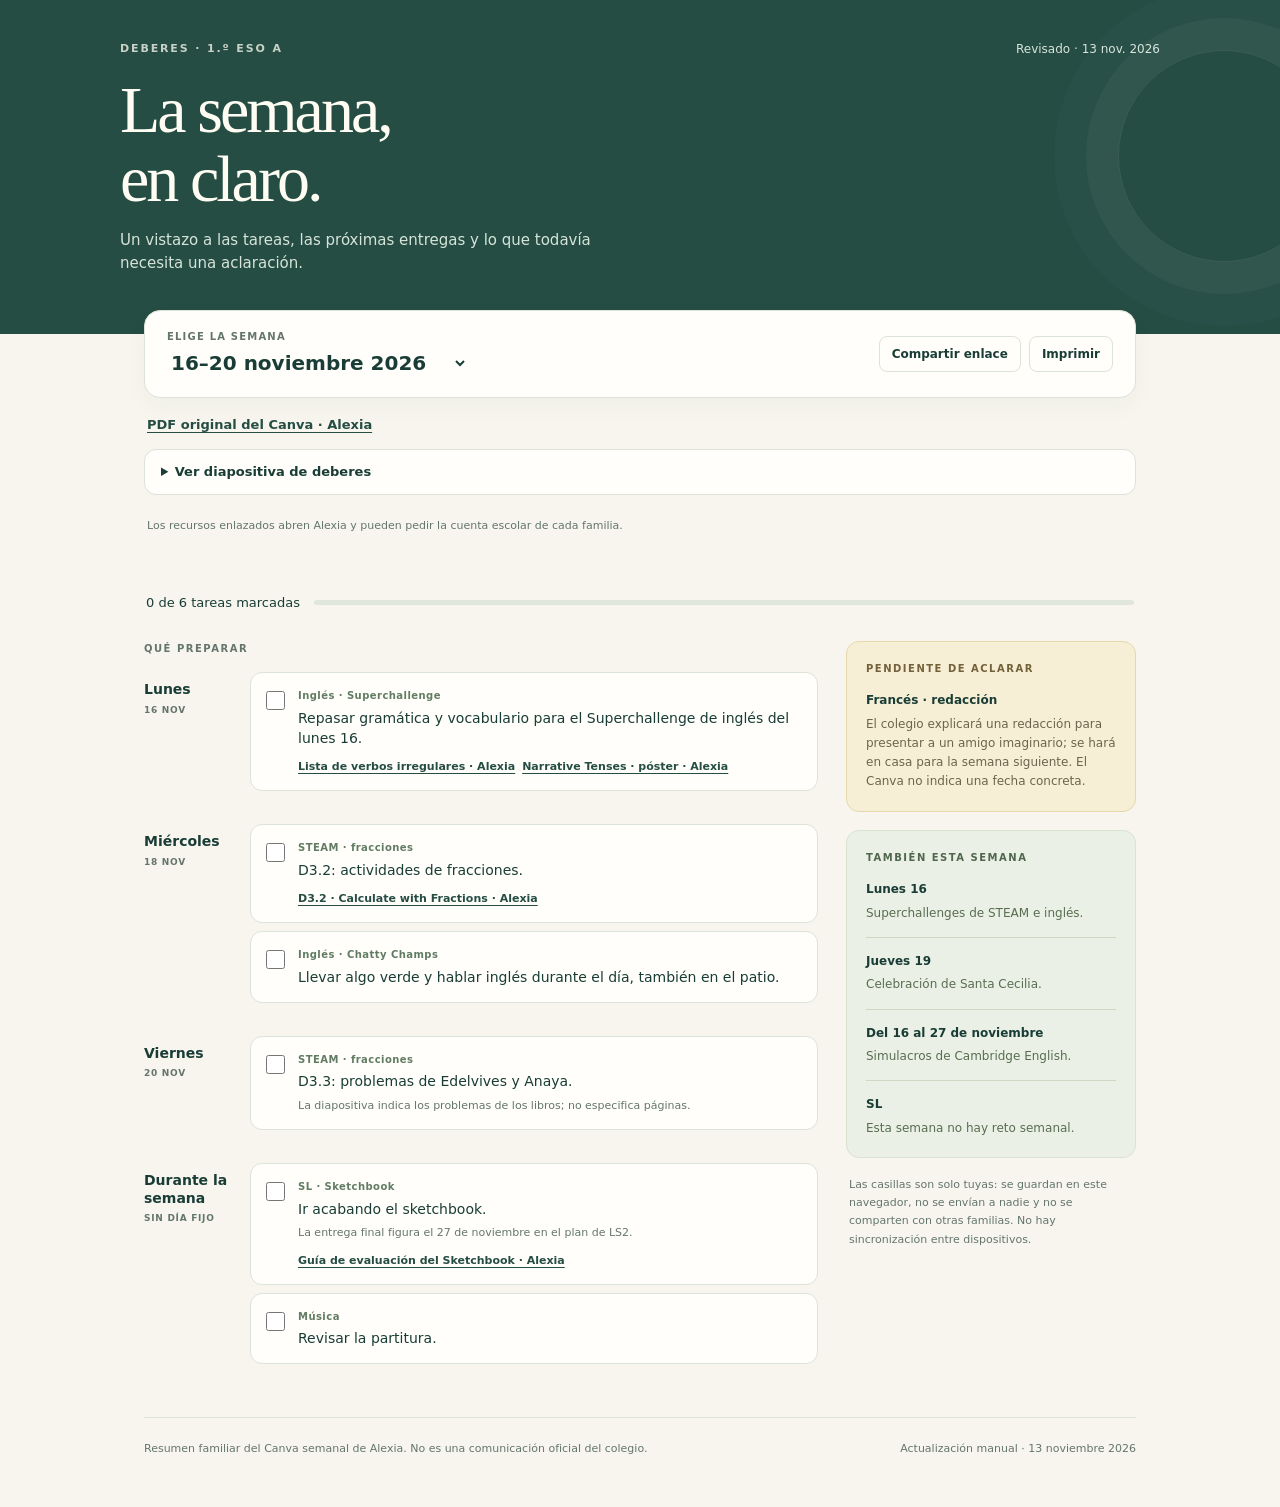
==== index.html @ 0f6ebd5f "Add homework for 16–20 November" ====
<!doctype html>
<html lang="es"><head><meta charset="utf-8"><meta name="viewport" content="width=device-width, initial-scale=1"><meta name="robots" content="noindex,nofollow"><meta name="theme-color" content="#254d44"><meta name="description" content="Deberes semanales, fechas y aclaraciones para las familias. Cada dispositivo guarda sus propias casillas."><title>La semana, en claro · Deberes</title>
<style>
:root{--ink:#193d36;--muted:#64766c;--green:#254d44;--paper:#f7f5ee;--line:#dce3d8;--yellow:#f0d47f;--card:#fffefa}*{box-sizing:border-box}body{margin:0;background:var(--paper);color:var(--ink);font-family:Inter,ui-sans-serif,system-ui,-apple-system,BlinkMacSystemFont,"Segoe UI",sans-serif;line-height:1.55}button,select{font:inherit}button{cursor:pointer}header{background:var(--green);color:#fffdf3;padding:40px 24px 58px;position:relative;overflow:hidden}header:after{content:"";width:210px;height:210px;border:1px solid #ffffff18;border-radius:50%;position:absolute;right:-50px;top:50px;box-shadow:0 0 0 32px #ffffff08,0 0 0 64px #ffffff05;pointer-events:none}.wrap{max-width:1040px;margin:auto}.eyebrow{font-size:11px;font-weight:750;letter-spacing:.17em;text-transform:uppercase;opacity:.75}h1{font-family:Georgia,"Times New Roman",serif;font-size:clamp(38px,6vw,66px);font-weight:400;line-height:1.05;letter-spacing:-.045em;margin:16px 0}header p{max-width:520px;color:#d6e4d9;font-size:15px;margin:0}.topline{display:flex;justify-content:space-between;gap:20px}.topline span:last-child{font-size:12px;color:#d6e4d9;white-space:nowrap}main{max-width:1040px;margin:-24px auto 0;padding:0 24px 50px;position:relative}.toolbar{background:var(--card);border:1px solid var(--line);border-radius:16px;padding:18px 22px;box-shadow:0 9px 25px #193d3609;display:flex;align-items:center;justify-content:space-between;gap:16px}.weekpick label{display:block;font-size:10px;letter-spacing:.12em;text-transform:uppercase;color:var(--muted);font-weight:750;margin-bottom:3px}select{border:0;color:var(--ink);font-size:20px;font-weight:650;background:transparent;padding:3px 25px 3px 0;max-width:100%}.actions{display:flex;gap:8px;flex-wrap:wrap}.actions button{border:1px solid var(--line);border-radius:8px;padding:8px 12px;background:#fffefa;color:var(--ink);font-size:12px;font-weight:650}.actions button:hover{background:#eff3ea}.progress{display:flex;align-items:center;gap:14px;margin:24px 2px 28px}.progress p{margin:0;font-size:13px;white-space:nowrap}.bar{height:5px;background:#e1e6da;border-radius:9px;flex:1;overflow:hidden}.bar span{height:100%;display:block;background:#759469;border-radius:9px;transition:width .25s}.layout{display:grid;grid-template-columns:minmax(0,1fr) 290px;gap:28px}h2{font-size:10px;letter-spacing:.15em;text-transform:uppercase;color:var(--muted);margin:0 0 16px}.day{display:grid;grid-template-columns:92px 1fr;gap:14px;margin:0 0 25px}.dayhead{padding-top:9px}.dayhead h3{font-size:14px;margin:0;font-weight:750;line-height:1.25}.dayhead span{font-size:9px;letter-spacing:.08em;color:var(--muted);font-weight:700;display:block;margin-top:5px}.task{display:flex;align-items:flex-start;gap:13px;background:var(--card);border:1px solid var(--line);border-radius:12px;padding:15px;margin-bottom:8px;cursor:pointer;transition:background .2s,border .2s}.task:hover{border-color:#9fb59c}.task input{accent-color:var(--green);width:19px;height:19px;flex:0 0 19px;margin:3px 0;cursor:pointer}.subject{font-size:10px;color:#617c62;letter-spacing:.045em;font-weight:750;margin-bottom:4px}.text{font-size:14px;line-height:1.45}.note{font-size:11px;color:var(--muted);margin-top:6px;line-height:1.5}.task.done{background:#eef2e8}.task.done .text{text-decoration:line-through;color:#7c8b7d}.asidebox{border-radius:13px;padding:19px;margin-bottom:18px;border:1px solid #e5d8ad;background:#f7efd5}.asidebox.notice{background:#eaf0e5;border-color:#d9e3d0}.asidebox h2{color:#72613b;margin-bottom:15px}.asidebox.notice h2{color:#50664d}.asideitem+.asideitem{border-top:1px solid #d3c698;padding-top:14px;margin-top:14px}.notice .asideitem+.asideitem{border-color:#ced8c4}.asideitem h3{font-size:12px;margin:0 0 5px}.asideitem p{font-size:12px;line-height:1.6;margin:0;color:#6c644e}.notice .asideitem p{color:#596d51}.smallprint{font-size:11px;color:var(--muted);line-height:1.65;padding:0 3px}footer{border-top:1px solid var(--line);padding-top:22px;margin-top:20px;font-size:11px;color:var(--muted);display:flex;justify-content:space-between;gap:18px}#feedback{font-size:12px;color:var(--ink);min-height:20px;margin:9px 2px 0}button:focus-visible,select:focus-visible,input:focus-visible{outline:3px solid #cca84c;outline-offset:4px}@media(max-width:740px){header{padding:28px 20px 52px}.topline span:last-child{font-size:10px}main{padding:0 16px 32px}.toolbar{padding:16px;align-items:flex-start;flex-direction:column;gap:12px}.actions{width:100%}.actions button{flex:1}.layout{grid-template-columns:1fr;gap:16px}.day{grid-template-columns:72px 1fr;gap:10px}.dayhead h3{font-size:12px}.task{padding:12px;gap:10px}.text{font-size:13px}.progress{margin:18px 2px 23px}aside{display:grid;grid-template-columns:1fr;gap:0}.smallprint{margin-top:0}footer{flex-direction:column;gap:6px}}@media print{header{background:none;color:#193d36;padding:0 0 20px}header p,.topline span:last-child{color:#64766c}header:after,.actions,#feedback,.progress,.smallprint{display:none}main{margin:0;padding:0}body{background:white;font-size:11px}.toolbar{box-shadow:none;padding:10px;margin-bottom:20px}.layout{grid-template-columns:1fr 235px;gap:15px}.task{break-inside:avoid;padding:9px}.day{break-inside:avoid;margin-bottom:14px}.text{font-size:11px}.note{font-size:9px}.asidebox{break-inside:avoid}h1{font-size:34px}footer{margin-top:10px}select{appearance:none}header .eyebrow{font-size:9px}}
.resources{display:flex;flex-wrap:wrap;gap:7px;margin-top:10px}.resources a,.source-links a{color:#254d44;font-size:11px;font-weight:650;text-decoration:underline;text-underline-offset:3px}.source-links{display:flex;gap:18px;flex-wrap:wrap;margin:17px 3px 8px}.source-links a{font-size:13px}.slide-card{margin:14px 0 22px;background:var(--card);border:1px solid var(--line);border-radius:12px;padding:12px 16px}.slide-card summary{cursor:pointer;font-size:13px;font-weight:650}.slide-card img{display:block;width:100%;height:auto;margin:12px auto 0;border-radius:7px}.resource-help{font-size:11px;color:var(--muted);margin:0 3px 14px}a:focus-visible,summary:focus-visible{outline:3px solid #cca84c;outline-offset:4px}@media print{.slide-card,.source-links,.resource-help{display:none}}
</style></head><body><header><div class="wrap"><div class="topline"><span class="eyebrow">Deberes · 1.º ESO A</span><span>Revisado · 13 nov. 2026</span></div><h1>La semana,<br>en claro.</h1><p>Un vistazo a las tareas, las próximas entregas y lo que todavía necesita una aclaración.</p></div></header><main><section class="toolbar" aria-label="Semana y opciones"><div class="weekpick"><label for="week">Elige la semana</label><select id="week"></select></div><div class="actions"><button id="share" type="button">Compartir enlace</button><button id="print" type="button">Imprimir</button></div></section><div class="source-links"><a id="pdfLink" target="_blank" rel="noopener noreferrer">PDF original del Canva · Alexia</a></div><details class="slide-card"><summary>Ver diapositiva de deberes</summary><a id="slideLink" target="_blank" rel="noopener noreferrer"><img id="slideImage" alt="Diapositiva original de deberes del Canva semanal"></a></details><p class="resource-help">Los recursos enlazados abren Alexia y pueden pedir la cuenta escolar de cada familia.</p><div id="feedback" role="status" aria-live="polite"></div><div class="progress"><p id="progressText"></p><div class="bar" role="progressbar" aria-label="Tareas completadas" aria-valuemin="0" aria-valuemax="100" aria-valuenow="0"><span id="progressBar"></span></div></div><div class="layout"><section aria-label="Lista de deberes"><h2>Qué preparar</h2><div id="tasks"></div></section><aside id="aside"></aside></div><footer><span>Resumen familiar del Canva semanal de Alexia. No es una comunicación oficial del colegio.</span><span>Actualización manual · 13 noviembre 2026</span></footer></main>
<script id="homework-data" type="application/json">[{"id": "2026-11-16", "label": "16–20 noviembre", "year": "2026", "context": "Semana próxima", "sections": [{"day": "Lunes", "date": "16 NOV", "items": [{"id": "20261116-english-superchallenge", "subject": "Inglés · Superchallenge", "text": "Repasar gramática y vocabulario para el Superchallenge de inglés del lunes 16.", "resources": [{"label": "Lista de verbos irregulares", "url": "https://homeschool.alexiaclassroom.com/pluginfile.php/89100/mod_folder/content/0/LS2/IRREGULAR%20VERBS.pdf?forcedownload=1"}, {"label": "Narrative Tenses · póster", "url": "https://homeschool.alexiaclassroom.com/pluginfile.php/89100/mod_folder/content/0/LS2/Narrative%20Tenses%20Poster.png?forcedownload=1"}]}]}, {"day": "Miércoles", "date": "18 NOV", "items": [{"id": "20261118-steam-d32", "subject": "STEAM · fracciones", "text": "D3.2: actividades de fracciones.", "resources": [{"label": "D3.2 · Calculate with Fractions", "url": "https://homeschool.alexiaclassroom.com/pluginfile.php/93800/mod_folder/content/0/ACTIVITIES/1st%20ESO%20LS2_D3.2%20Calculate%20with%20Fractions%20%28Activities%29.pdf?forcedownload=1"}]}, {"id": "20261118-chatty-champs", "subject": "Inglés · Chatty Champs", "text": "Llevar algo verde y hablar inglés durante el día, también en el patio."}]}, {"day": "Viernes", "date": "20 NOV", "items": [{"id": "20261120-steam-d33", "subject": "STEAM · fracciones", "text": "D3.3: problemas de Edelvives y Anaya.", "note": "La diapositiva indica los problemas de los libros; no especifica páginas."}]}, {"day": "Durante la semana", "date": "SIN DÍA FIJO", "items": [{"id": "20261116-sl-sketchbook", "subject": "SL · Sketchbook", "text": "Ir acabando el sketchbook.", "note": "La entrega final figura el 27 de noviembre en el plan de LS2.", "resources": [{"label": "Guía de evaluación del Sketchbook", "url": "https://homeschool.alexiaclassroom.com/pluginfile.php/93612/mod_resource/content/1/1%C2%BA%20ESO%20sketchbook.pdf"}]}, {"id": "20261116-music-score", "subject": "Música", "text": "Revisar la partitura."}]}], "clarifications": [{"title": "Francés · redacción", "text": "El colegio explicará una redacción para presentar a un amigo imaginario; se hará en casa para la semana siguiente. El Canva no indica una fecha concreta."}], "notices": [{"title": "Lunes 16", "text": "Superchallenges de STEAM e inglés."}, {"title": "Jueves 19", "text": "Celebración de Santa Cecilia."}, {"title": "Del 16 al 27 de noviembre", "text": "Simulacros de Cambridge English."}, {"title": "SL", "text": "Esta semana no hay reto semanal."}], "canvaUrl": "https://homeschool.alexiaclassroom.com/pluginfile.php/92160/mod_folder/content/0/NOVEMBER/1st%20-%2016-2011%20CANVA%20SEMANAL.pdf", "screenshot": "assets/deberes-16-20-nov.png"}, {"id": "2026-11-09", "label": "9–13 noviembre", "year": "2026", "context": "Semana anterior", "sections": [{"day": "Fin de semana", "date": "7–8 NOV", "items": [{"id": "french-notes", "subject": "Francés · LS2", "text": "Terminar de pasar los apuntes de LS2 al cuaderno.", "note": "Son los apuntes de la fotocopia entregada en clase."}]}, {"day": "Lunes", "date": "9 NOV", "items": [{"id": "steam-anaya", "subject": "STEAM", "text": "D2.2: ejercicios Anaya y D2.3: problemas Anaya (CB).", "resources": [{"label": "D2.2 · Jewellery Workshop Math Challenge", "url": "https://homeschool.alexiaclassroom.com/pluginfile.php/88647/mod_folder/content/0/Activities/1st%20ESO%20LS1%20Green%20Strategy_D2.2%20Jewellery%20Workshop%20Math%20Challenge%20%28EN%29.pdf?forcedownload=1"}, {"label": "D2.3 · Operations with Natural Numbers", "url": "https://homeschool.alexiaclassroom.com/pluginfile.php/88647/mod_folder/content/0/Activities/1st%20ESO%20LS1%20Green%20Strategy_D2.3%20Operations%20with%20Natural%20Numbers.pdf?forcedownload=1"}], "note": "Los enlaces son material relacionado con D2.2 y D2.3. La tarea del Canva pide los ejercicios y problemas de Anaya en el cuaderno; estos PDF no los sustituyen."}, {"id": "halloween-pendiente", "subject": "SL · Halloween", "text": "Terminar las actividades de adjetivos de Halloween, solo si no se hicieron la semana anterior.", "note": "3 adjetivos de 3 personajes; crear un personaje con un dibujo y describirlo en 4–5 líneas. El Canva vuelve a incluirlo sin aclarar si es texto de la semana anterior.", "resources": [{"label": "Esquema de adjetivos", "url": "https://homeschool.alexiaclassroom.com/pluginfile.php/88852/mod_folder/content/0/Recursos%20aprendizaje/Esquema%20adjectius.pdf?forcedownload=1"}]}]}, {"day": "Lunes / martes", "date": "9–10 NOV", "items": [{"id": "english-verbs", "subject": "Inglés", "text": "Repasar los verbos irregulares.", "note": "El Canva indica Monday/Tuesday, sin asignar un día concreto a 1.º A.", "resources": [{"label": "Lista de verbos irregulares", "url": "https://homeschool.alexiaclassroom.com/pluginfile.php/89100/mod_folder/content/0/LS2/IRREGULAR%20VERBS.pdf?forcedownload=1"}]}]}, {"day": "Jueves", "date": "12 NOV", "items": [{"id": "french-challenge", "subject": "Francés", "text": "Repasar LS2 para el Super Challenge del jueves 12.", "note": "Repasar el cuaderno y los apuntes LS2. No se ha localizado un recurso LS2 específico en las carpetas revisadas."}]}, {"day": "Viernes", "date": "13 NOV", "items": [{"id": "sl-challenge", "subject": "Socio-lingüístico · SL", "text": "Estudiar para el Superchallenge del viernes 13.", "resources": [{"label": "Entrenamiento Challenge · SL", "url": "https://homeschool.alexiaclassroom.com/pluginfile.php/93717/mod_folder/content/0/Entrenamiento%20Challenge%20.pdf?forcedownload=1"}]}, {"id": "valenciano-cap4", "subject": "Valenciano · 1.º A", "text": "Leer el capítulo 4 de «Llegendes Valencianes» y hacer las actividades de la propuesta didáctica.", "note": "Capítulo 4 confirmado por la familia. Usar el libro y la propuesta didáctica de clase; no se ha localizado esa propuesta en las carpetas revisadas."}]}, {"day": "Durante la semana", "date": "SIN DÍA FIJO", "items": [{"id": "english-writing", "subject": "Inglés", "text": "Hacer la redacción creativa en el cuaderno usando past simple y past perfect simple.", "note": "No se indica día de entrega.", "resources": [{"label": "Narrative Tenses · póster", "url": "https://homeschool.alexiaclassroom.com/pluginfile.php/89100/mod_folder/content/0/LS2/Narrative%20Tenses%20Poster.png?forcedownload=1"}]}, {"id": "music-score", "subject": "Música", "text": "Revisar la partitura.", "note": "Usar la partitura de clase; no se ha localizado una copia relacionada en las carpetas revisadas."}]}, {"day": "Para más adelante", "date": "16 / 27 NOV", "items": [{"id": "english-challenge", "subject": "Inglés · lunes 16", "text": "Repasar gramática y vocabulario para el English Challenge del 16 de noviembre.", "note": "Material de apoyo de LS2 para el repaso; seguir también lo trabajado en el cuaderno.", "resources": [{"label": "Lista de verbos irregulares", "url": "https://homeschool.alexiaclassroom.com/pluginfile.php/89100/mod_folder/content/0/LS2/IRREGULAR%20VERBS.pdf?forcedownload=1"}, {"label": "Narrative Tenses · póster", "url": "https://homeschool.alexiaclassroom.com/pluginfile.php/89100/mod_folder/content/0/LS2/Narrative%20Tenses%20Poster.png?forcedownload=1"}]}, {"id": "sketchbook", "subject": "Sketchbook · viernes 27", "text": "Preparar la última entrega del Sketchbook para el 27 de noviembre.", "resources": [{"label": "Guía de evaluación del Sketchbook", "url": "https://homeschool.alexiaclassroom.com/pluginfile.php/93612/mod_resource/content/1/1%C2%BA%20ESO%20sketchbook.pdf"}]}]}], "clarifications": [{"title": "Indicaciones posiblemente arrastradas", "text": "Deberes aún muestra «MARTES 3/10: Entrenamiento Challenge», una fecha que no coincide con esta semana. No se asigna una nueva fecha a esa indicación."}], "notices": [{"title": "Miércoles 11", "text": "Salida al Jardín Botánico y Jumpyard."}, {"title": "Reto semanal de SL", "text": "La diapositiva SL indica que esta semana no hay."}], "canvaUrl": "https://homeschool.alexiaclassroom.com/pluginfile.php/92160/mod_folder/content/0/NOVEMBER/1st%20-%209-1311%20CANVA%20SEMANAL.pdf", "screenshot": "assets/deberes-9-13-nov.png"}, {"id": "2026-11-02", "label": "2–6 noviembre", "year": "2026", "context": "Semana anterior", "sections": [{"day": "Lunes", "date": "2 NOV", "items": [{"id": "french-ls1", "subject": "Francés", "text": "Repasar el cuaderno LS1 de francés.", "note": "Deber del fin de semana. La autocorrección de 1.º A está prevista para el lunes; no se indica hacerla en casa."}, {"id": "halloween", "subject": "SL · Halloween", "text": "Terminar las actividades de adjetivos.", "note": "3 adjetivos de 3 personajes; crear un personaje con un dibujo y describirlo en 4–5 líneas.", "resources": [{"label": "Esquema de adjetivos", "url": "https://homeschool.alexiaclassroom.com/pluginfile.php/88852/mod_folder/content/0/Recursos%20aprendizaje/Esquema%20adjectius.pdf?forcedownload=1"}]}]}, {"day": "Martes", "date": "3 NOV", "items": [{"id": "newspaper", "subject": "Periódico para SL", "text": "Llevar un periódico."}, {"id": "notebooks", "subject": "Revisión de cuadernos de SL", "text": "Llevar los cuadernos preparados para la revisión.", "resources": [{"label": "Guía de corrección de libretas · SL", "url": "https://homeschool.alexiaclassroom.com/pluginfile.php/88852/mod_folder/content/0/1%C2%BAESO%20LS%20Correcci%C3%B3n%20libretas.pdf?forcedownload=1"}]}]}, {"day": "Miércoles", "date": "4 NOV", "items": [{"id": "english-day", "subject": "English day", "text": "Llevar algo verde y hablar inglés."}]}, {"day": "Viernes", "date": "6 NOV", "items": [{"id": "steam-d1", "subject": "STEAM", "text": "Entregar D1: «Is a Carnivorous Plant an Animal».", "note": "La entrega está confirmada. La ficha específica no se ha localizado en las carpetas revisadas."}]}, {"day": "Durante la semana", "date": "SIN DÍA FIJO", "items": [{"id": "sl-news", "subject": "SL · Reto semanal", "text": "Buscar una noticia real que no lo parezca e inventar otra."}, {"id": "podcast", "subject": "Inglés", "text": "Terminar de crear y grabar el podcast."}, {"id": "reading", "subject": "Lectura", "text": "Continuar Oliver Twist."}, {"id": "music", "subject": "Música", "text": "Revisar la partitura.", "note": "Usar la partitura de clase."}]}], "clarifications": [{"title": "Trabajo final LS1", "text": "Figura «MARTES 3/10», una fecha que no coincide con esta semana; no se da por confirmada una corrección."}], "notices": [{"title": "Llegendes Valencianes", "text": "La lectura indicada es el capítulo 4 y sus actividades de la propuesta didáctica, confirmado por la familia."}], "canvaUrl": "https://homeschool.alexiaclassroom.com/pluginfile.php/92160/mod_folder/content/0/NOVEMBER/1st%20-%202%20-%20611%20CANVA%20SEMANAL.pdf", "screenshot": "assets/deberes-2-6-nov.png"}]</script><script>
'use strict';
const weeks=JSON.parse(document.getElementById('homework-data').textContent);const weekSelect=document.getElementById('week');let current=weeks[0];let marks={};try{marks=JSON.parse(localStorage.getItem('deberes-familia-v1')||'{}')}catch(e){marks={}}
function el(tag,cls,text){const n=document.createElement(tag);if(cls)n.className=cls;if(text!==undefined)n.textContent=text;return n}
weeks.forEach(w=>{const o=el('option','',w.label+' '+w.year);o.value=w.id;weekSelect.append(o)});const requested=new URL(location.href).searchParams.get('semana');if(weeks.some(w=>w.id===requested))current=weeks.find(w=>w.id===requested);weekSelect.value=current.id;
function updateProgress(){let ids=current.sections.flatMap(s=>s.items.map(t=>current.id+':'+t.id));let done=ids.filter(id=>marks[id]).length;document.getElementById('progressText').textContent=done+' de '+ids.length+' tareas marcadas';const pct=Math.round(done/ids.length*100);document.getElementById('progressBar').style.width=pct+'%';document.querySelector('[role=progressbar]').setAttribute('aria-valuenow',pct)}
function box(title,items,notice){const b=el('section','asidebox'+(notice?' notice':''));b.append(el('h2','',title));items.forEach(x=>{const d=el('div','asideitem');d.append(el('h3','',x.title),el('p','',x.text));b.append(d)});return b}
function render(){document.getElementById('pdfLink').href=current.canvaUrl;document.getElementById('slideLink').href=current.screenshot;document.getElementById('slideImage').src=current.screenshot;const list=document.getElementById('tasks');list.replaceChildren();current.sections.forEach(s=>{const day=el('section','day'),head=el('div','dayhead'),items=el('div');head.append(el('h3','',s.day),el('span','',s.date));s.items.forEach(t=>{const key=current.id+':'+t.id,l=el('label','task'+(marks[key]?' done':'')),input=el('input');input.type='checkbox';input.checked=!!marks[key];const body=el('div');body.append(el('div','subject',t.subject),el('div','text',t.text));if(t.note)body.append(el('div','note',t.note));if(t.resources?.length){const rs=el('div','resources');t.resources.forEach(r=>{const a=el('a','',r.label+' · Alexia');a.href=r.url;a.target='_blank';a.rel='noopener noreferrer';a.addEventListener('click',e=>e.stopPropagation());rs.append(a)});body.append(rs)}input.addEventListener('change',()=>{marks[key]=input.checked;l.classList.toggle('done',input.checked);try{localStorage.setItem('deberes-familia-v1',JSON.stringify(marks))}catch(e){document.getElementById('feedback').textContent='Este navegador no permite guardar las casillas.'}updateProgress()});l.append(input,body);items.append(l)});day.append(head,items);list.append(day)});const side=document.getElementById('aside');side.replaceChildren();if(current.clarifications.length)side.append(box('Pendiente de aclarar',current.clarifications,false));if(current.notices.length)side.append(box('También esta semana',current.notices,true));side.append(el('p','smallprint','Las casillas son solo tuyas: se guardan en este navegador, no se envían a nadie y no se comparten con otras familias. No hay sincronización entre dispositivos.'));updateProgress()}
weekSelect.addEventListener('change',()=>{current=weeks.find(w=>w.id===weekSelect.value);const u=new URL(location.href);u.searchParams.set('semana',current.id);history.replaceState(null,'',u);render()});document.getElementById('print').onclick=()=>window.print();document.getElementById('share').onclick=async()=>{const u=new URL(location.href);u.searchParams.set('semana',current.id);const msg=document.getElementById('feedback');try{if(location.protocol==='file:'){msg.textContent='Publica la carpeta en GitHub Pages o Vercel para compartir un enlace.';return}if(navigator.share){await navigator.share({title:'Deberes · '+current.label,url:u.href})}else{await navigator.clipboard.writeText(u.href);msg.textContent='Enlace copiado.'}}catch(e){if(e.name!=='AbortError')msg.textContent='Copia la dirección de esta página para compartirla.'}};render();
</script></body></html>
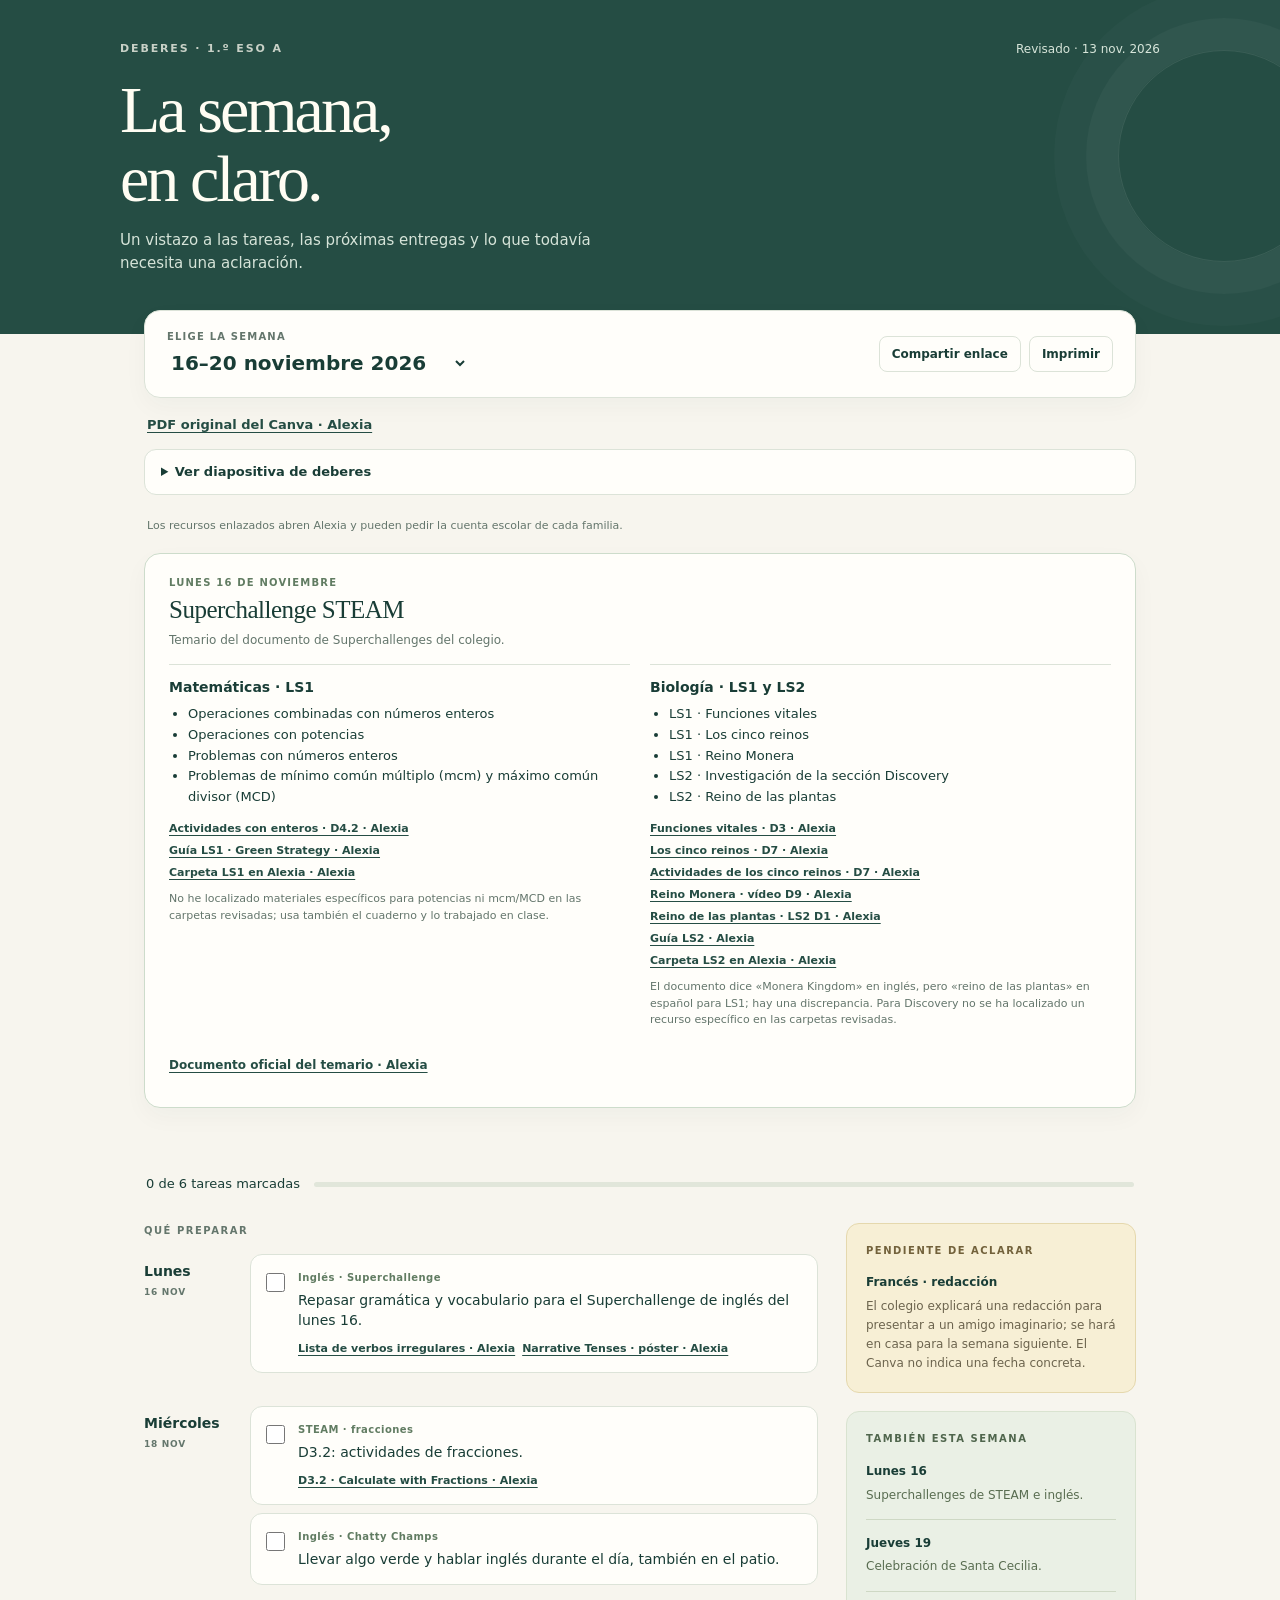
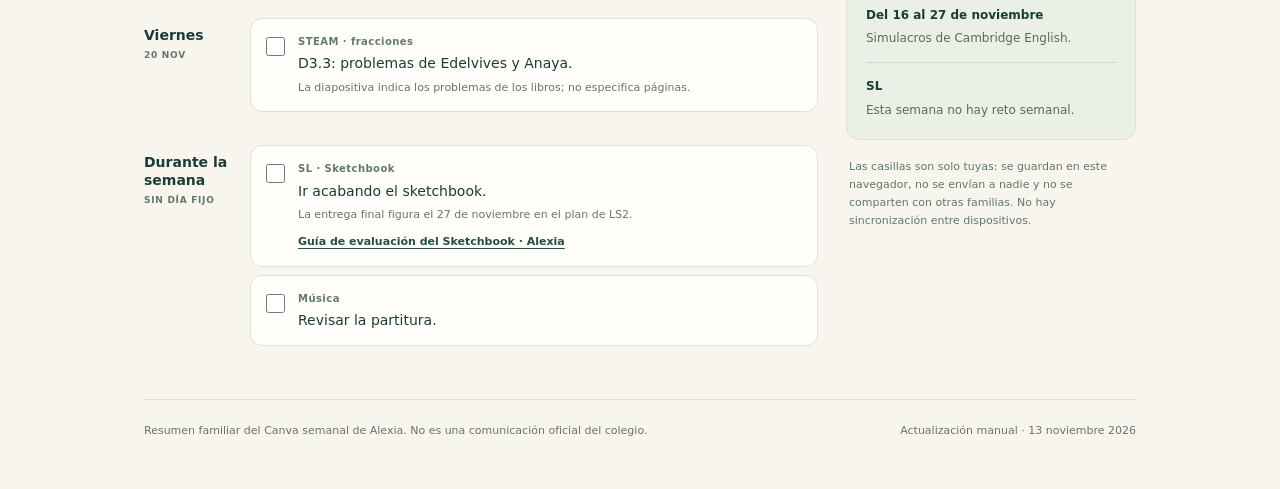
==== commit c6917f58: "Expand STEAM superchallenge study topics" ====
--- a/index.html
+++ b/index.html
@@ -3,14 +3,17 @@
 <style>
 :root{--ink:#193d36;--muted:#64766c;--green:#254d44;--paper:#f7f5ee;--line:#dce3d8;--yellow:#f0d47f;--card:#fffefa}*{box-sizing:border-box}body{margin:0;background:var(--paper);color:var(--ink);font-family:Inter,ui-sans-serif,system-ui,-apple-system,BlinkMacSystemFont,"Segoe UI",sans-serif;line-height:1.55}button,select{font:inherit}button{cursor:pointer}header{background:var(--green);color:#fffdf3;padding:40px 24px 58px;position:relative;overflow:hidden}header:after{content:"";width:210px;height:210px;border:1px solid #ffffff18;border-radius:50%;position:absolute;right:-50px;top:50px;box-shadow:0 0 0 32px #ffffff08,0 0 0 64px #ffffff05;pointer-events:none}.wrap{max-width:1040px;margin:auto}.eyebrow{font-size:11px;font-weight:750;letter-spacing:.17em;text-transform:uppercase;opacity:.75}h1{font-family:Georgia,"Times New Roman",serif;font-size:clamp(38px,6vw,66px);font-weight:400;line-height:1.05;letter-spacing:-.045em;margin:16px 0}header p{max-width:520px;color:#d6e4d9;font-size:15px;margin:0}.topline{display:flex;justify-content:space-between;gap:20px}.topline span:last-child{font-size:12px;color:#d6e4d9;white-space:nowrap}main{max-width:1040px;margin:-24px auto 0;padding:0 24px 50px;position:relative}.toolbar{background:var(--card);border:1px solid var(--line);border-radius:16px;padding:18px 22px;box-shadow:0 9px 25px #193d3609;display:flex;align-items:center;justify-content:space-between;gap:16px}.weekpick label{display:block;font-size:10px;letter-spacing:.12em;text-transform:uppercase;color:var(--muted);font-weight:750;margin-bottom:3px}select{border:0;color:var(--ink);font-size:20px;font-weight:650;background:transparent;padding:3px 25px 3px 0;max-width:100%}.actions{display:flex;gap:8px;flex-wrap:wrap}.actions button{border:1px solid var(--line);border-radius:8px;padding:8px 12px;background:#fffefa;color:var(--ink);font-size:12px;font-weight:650}.actions button:hover{background:#eff3ea}.progress{display:flex;align-items:center;gap:14px;margin:24px 2px 28px}.progress p{margin:0;font-size:13px;white-space:nowrap}.bar{height:5px;background:#e1e6da;border-radius:9px;flex:1;overflow:hidden}.bar span{height:100%;display:block;background:#759469;border-radius:9px;transition:width .25s}.layout{display:grid;grid-template-columns:minmax(0,1fr) 290px;gap:28px}h2{font-size:10px;letter-spacing:.15em;text-transform:uppercase;color:var(--muted);margin:0 0 16px}.day{display:grid;grid-template-columns:92px 1fr;gap:14px;margin:0 0 25px}.dayhead{padding-top:9px}.dayhead h3{font-size:14px;margin:0;font-weight:750;line-height:1.25}.dayhead span{font-size:9px;letter-spacing:.08em;color:var(--muted);font-weight:700;display:block;margin-top:5px}.task{display:flex;align-items:flex-start;gap:13px;background:var(--card);border:1px solid var(--line);border-radius:12px;padding:15px;margin-bottom:8px;cursor:pointer;transition:background .2s,border .2s}.task:hover{border-color:#9fb59c}.task input{accent-color:var(--green);width:19px;height:19px;flex:0 0 19px;margin:3px 0;cursor:pointer}.subject{font-size:10px;color:#617c62;letter-spacing:.045em;font-weight:750;margin-bottom:4px}.text{font-size:14px;line-height:1.45}.note{font-size:11px;color:var(--muted);margin-top:6px;line-height:1.5}.task.done{background:#eef2e8}.task.done .text{text-decoration:line-through;color:#7c8b7d}.asidebox{border-radius:13px;padding:19px;margin-bottom:18px;border:1px solid #e5d8ad;background:#f7efd5}.asidebox.notice{background:#eaf0e5;border-color:#d9e3d0}.asidebox h2{color:#72613b;margin-bottom:15px}.asidebox.notice h2{color:#50664d}.asideitem+.asideitem{border-top:1px solid #d3c698;padding-top:14px;margin-top:14px}.notice .asideitem+.asideitem{border-color:#ced8c4}.asideitem h3{font-size:12px;margin:0 0 5px}.asideitem p{font-size:12px;line-height:1.6;margin:0;color:#6c644e}.notice .asideitem p{color:#596d51}.smallprint{font-size:11px;color:var(--muted);line-height:1.65;padding:0 3px}footer{border-top:1px solid var(--line);padding-top:22px;margin-top:20px;font-size:11px;color:var(--muted);display:flex;justify-content:space-between;gap:18px}#feedback{font-size:12px;color:var(--ink);min-height:20px;margin:9px 2px 0}button:focus-visible,select:focus-visible,input:focus-visible{outline:3px solid #cca84c;outline-offset:4px}@media(max-width:740px){header{padding:28px 20px 52px}.topline span:last-child{font-size:10px}main{padding:0 16px 32px}.toolbar{padding:16px;align-items:flex-start;flex-direction:column;gap:12px}.actions{width:100%}.actions button{flex:1}.layout{grid-template-columns:1fr;gap:16px}.day{grid-template-columns:72px 1fr;gap:10px}.dayhead h3{font-size:12px}.task{padding:12px;gap:10px}.text{font-size:13px}.progress{margin:18px 2px 23px}aside{display:grid;grid-template-columns:1fr;gap:0}.smallprint{margin-top:0}footer{flex-direction:column;gap:6px}}@media print{header{background:none;color:#193d36;padding:0 0 20px}header p,.topline span:last-child{color:#64766c}header:after,.actions,#feedback,.progress,.smallprint{display:none}main{margin:0;padding:0}body{background:white;font-size:11px}.toolbar{box-shadow:none;padding:10px;margin-bottom:20px}.layout{grid-template-columns:1fr 235px;gap:15px}.task{break-inside:avoid;padding:9px}.day{break-inside:avoid;margin-bottom:14px}.text{font-size:11px}.note{font-size:9px}.asidebox{break-inside:avoid}h1{font-size:34px}footer{margin-top:10px}select{appearance:none}header .eyebrow{font-size:9px}}
 .resources{display:flex;flex-wrap:wrap;gap:7px;margin-top:10px}.resources a,.source-links a{color:#254d44;font-size:11px;font-weight:650;text-decoration:underline;text-underline-offset:3px}.source-links{display:flex;gap:18px;flex-wrap:wrap;margin:17px 3px 8px}.source-links a{font-size:13px}.slide-card{margin:14px 0 22px;background:var(--card);border:1px solid var(--line);border-radius:12px;padding:12px 16px}.slide-card summary{cursor:pointer;font-size:13px;font-weight:650}.slide-card img{display:block;width:100%;height:auto;margin:12px auto 0;border-radius:7px}.resource-help{font-size:11px;color:var(--muted);margin:0 3px 14px}a:focus-visible,summary:focus-visible{outline:3px solid #cca84c;outline-offset:4px}@media print{.slide-card,.source-links,.resource-help{display:none}}
-</style></head><body><header><div class="wrap"><div class="topline"><span class="eyebrow">Deberes · 1.º ESO A</span><span>Revisado · 13 nov. 2026</span></div><h1>La semana,<br>en claro.</h1><p>Un vistazo a las tareas, las próximas entregas y lo que todavía necesita una aclaración.</p></div></header><main><section class="toolbar" aria-label="Semana y opciones"><div class="weekpick"><label for="week">Elige la semana</label><select id="week"></select></div><div class="actions"><button id="share" type="button">Compartir enlace</button><button id="print" type="button">Imprimir</button></div></section><div class="source-links"><a id="pdfLink" target="_blank" rel="noopener noreferrer">PDF original del Canva · Alexia</a></div><details class="slide-card"><summary>Ver diapositiva de deberes</summary><a id="slideLink" target="_blank" rel="noopener noreferrer"><img id="slideImage" alt="Diapositiva original de deberes del Canva semanal"></a></details><p class="resource-help">Los recursos enlazados abren Alexia y pueden pedir la cuenta escolar de cada familia.</p><div id="feedback" role="status" aria-live="polite"></div><div class="progress"><p id="progressText"></p><div class="bar" role="progressbar" aria-label="Tareas completadas" aria-valuemin="0" aria-valuemax="100" aria-valuenow="0"><span id="progressBar"></span></div></div><div class="layout"><section aria-label="Lista de deberes"><h2>Qué preparar</h2><div id="tasks"></div></section><aside id="aside"></aside></div><footer><span>Resumen familiar del Canva semanal de Alexia. No es una comunicación oficial del colegio.</span><span>Actualización manual · 13 noviembre 2026</span></footer></main>
-<script id="homework-data" type="application/json">[{"id": "2026-11-16", "label": "16–20 noviembre", "year": "2026", "context": "Semana próxima", "sections": [{"day": "Lunes", "date": "16 NOV", "items": [{"id": "20261116-english-superchallenge", "subject": "Inglés · Superchallenge", "text": "Repasar gramática y vocabulario para el Superchallenge de inglés del lunes 16.", "resources": [{"label": "Lista de verbos irregulares", "url": "https://homeschool.alexiaclassroom.com/pluginfile.php/89100/mod_folder/content/0/LS2/IRREGULAR%20VERBS.pdf?forcedownload=1"}, {"label": "Narrative Tenses · póster", "url": "https://homeschool.alexiaclassroom.com/pluginfile.php/89100/mod_folder/content/0/LS2/Narrative%20Tenses%20Poster.png?forcedownload=1"}]}]}, {"day": "Miércoles", "date": "18 NOV", "items": [{"id": "20261118-steam-d32", "subject": "STEAM · fracciones", "text": "D3.2: actividades de fracciones.", "resources": [{"label": "D3.2 · Calculate with Fractions", "url": "https://homeschool.alexiaclassroom.com/pluginfile.php/93800/mod_folder/content/0/ACTIVITIES/1st%20ESO%20LS2_D3.2%20Calculate%20with%20Fractions%20%28Activities%29.pdf?forcedownload=1"}]}, {"id": "20261118-chatty-champs", "subject": "Inglés · Chatty Champs", "text": "Llevar algo verde y hablar inglés durante el día, también en el patio."}]}, {"day": "Viernes", "date": "20 NOV", "items": [{"id": "20261120-steam-d33", "subject": "STEAM · fracciones", "text": "D3.3: problemas de Edelvives y Anaya.", "note": "La diapositiva indica los problemas de los libros; no especifica páginas."}]}, {"day": "Durante la semana", "date": "SIN DÍA FIJO", "items": [{"id": "20261116-sl-sketchbook", "subject": "SL · Sketchbook", "text": "Ir acabando el sketchbook.", "note": "La entrega final figura el 27 de noviembre en el plan de LS2.", "resources": [{"label": "Guía de evaluación del Sketchbook", "url": "https://homeschool.alexiaclassroom.com/pluginfile.php/93612/mod_resource/content/1/1%C2%BA%20ESO%20sketchbook.pdf"}]}, {"id": "20261116-music-score", "subject": "Música", "text": "Revisar la partitura."}]}], "clarifications": [{"title": "Francés · redacción", "text": "El colegio explicará una redacción para presentar a un amigo imaginario; se hará en casa para la semana siguiente. El Canva no indica una fecha concreta."}], "notices": [{"title": "Lunes 16", "text": "Superchallenges de STEAM e inglés."}, {"title": "Jueves 19", "text": "Celebración de Santa Cecilia."}, {"title": "Del 16 al 27 de noviembre", "text": "Simulacros de Cambridge English."}, {"title": "SL", "text": "Esta semana no hay reto semanal."}], "canvaUrl": "https://homeschool.alexiaclassroom.com/pluginfile.php/92160/mod_folder/content/0/NOVEMBER/1st%20-%2016-2011%20CANVA%20SEMANAL.pdf", "screenshot": "assets/deberes-16-20-nov.png"}, {"id": "2026-11-09", "label": "9–13 noviembre", "year": "2026", "context": "Semana anterior", "sections": [{"day": "Fin de semana", "date": "7–8 NOV", "items": [{"id": "french-notes", "subject": "Francés · LS2", "text": "Terminar de pasar los apuntes de LS2 al cuaderno.", "note": "Son los apuntes de la fotocopia entregada en clase."}]}, {"day": "Lunes", "date": "9 NOV", "items": [{"id": "steam-anaya", "subject": "STEAM", "text": "D2.2: ejercicios Anaya y D2.3: problemas Anaya (CB).", "resources": [{"label": "D2.2 · Jewellery Workshop Math Challenge", "url": "https://homeschool.alexiaclassroom.com/pluginfile.php/88647/mod_folder/content/0/Activities/1st%20ESO%20LS1%20Green%20Strategy_D2.2%20Jewellery%20Workshop%20Math%20Challenge%20%28EN%29.pdf?forcedownload=1"}, {"label": "D2.3 · Operations with Natural Numbers", "url": "https://homeschool.alexiaclassroom.com/pluginfile.php/88647/mod_folder/content/0/Activities/1st%20ESO%20LS1%20Green%20Strategy_D2.3%20Operations%20with%20Natural%20Numbers.pdf?forcedownload=1"}], "note": "Los enlaces son material relacionado con D2.2 y D2.3. La tarea del Canva pide los ejercicios y problemas de Anaya en el cuaderno; estos PDF no los sustituyen."}, {"id": "halloween-pendiente", "subject": "SL · Halloween", "text": "Terminar las actividades de adjetivos de Halloween, solo si no se hicieron la semana anterior.", "note": "3 adjetivos de 3 personajes; crear un personaje con un dibujo y describirlo en 4–5 líneas. El Canva vuelve a incluirlo sin aclarar si es texto de la semana anterior.", "resources": [{"label": "Esquema de adjetivos", "url": "https://homeschool.alexiaclassroom.com/pluginfile.php/88852/mod_folder/content/0/Recursos%20aprendizaje/Esquema%20adjectius.pdf?forcedownload=1"}]}]}, {"day": "Lunes / martes", "date": "9–10 NOV", "items": [{"id": "english-verbs", "subject": "Inglés", "text": "Repasar los verbos irregulares.", "note": "El Canva indica Monday/Tuesday, sin asignar un día concreto a 1.º A.", "resources": [{"label": "Lista de verbos irregulares", "url": "https://homeschool.alexiaclassroom.com/pluginfile.php/89100/mod_folder/content/0/LS2/IRREGULAR%20VERBS.pdf?forcedownload=1"}]}]}, {"day": "Jueves", "date": "12 NOV", "items": [{"id": "french-challenge", "subject": "Francés", "text": "Repasar LS2 para el Super Challenge del jueves 12.", "note": "Repasar el cuaderno y los apuntes LS2. No se ha localizado un recurso LS2 específico en las carpetas revisadas."}]}, {"day": "Viernes", "date": "13 NOV", "items": [{"id": "sl-challenge", "subject": "Socio-lingüístico · SL", "text": "Estudiar para el Superchallenge del viernes 13.", "resources": [{"label": "Entrenamiento Challenge · SL", "url": "https://homeschool.alexiaclassroom.com/pluginfile.php/93717/mod_folder/content/0/Entrenamiento%20Challenge%20.pdf?forcedownload=1"}]}, {"id": "valenciano-cap4", "subject": "Valenciano · 1.º A", "text": "Leer el capítulo 4 de «Llegendes Valencianes» y hacer las actividades de la propuesta didáctica.", "note": "Capítulo 4 confirmado por la familia. Usar el libro y la propuesta didáctica de clase; no se ha localizado esa propuesta en las carpetas revisadas."}]}, {"day": "Durante la semana", "date": "SIN DÍA FIJO", "items": [{"id": "english-writing", "subject": "Inglés", "text": "Hacer la redacción creativa en el cuaderno usando past simple y past perfect simple.", "note": "No se indica día de entrega.", "resources": [{"label": "Narrative Tenses · póster", "url": "https://homeschool.alexiaclassroom.com/pluginfile.php/89100/mod_folder/content/0/LS2/Narrative%20Tenses%20Poster.png?forcedownload=1"}]}, {"id": "music-score", "subject": "Música", "text": "Revisar la partitura.", "note": "Usar la partitura de clase; no se ha localizado una copia relacionada en las carpetas revisadas."}]}, {"day": "Para más adelante", "date": "16 / 27 NOV", "items": [{"id": "english-challenge", "subject": "Inglés · lunes 16", "text": "Repasar gramática y vocabulario para el English Challenge del 16 de noviembre.", "note": "Material de apoyo de LS2 para el repaso; seguir también lo trabajado en el cuaderno.", "resources": [{"label": "Lista de verbos irregulares", "url": "https://homeschool.alexiaclassroom.com/pluginfile.php/89100/mod_folder/content/0/LS2/IRREGULAR%20VERBS.pdf?forcedownload=1"}, {"label": "Narrative Tenses · póster", "url": "https://homeschool.alexiaclassroom.com/pluginfile.php/89100/mod_folder/content/0/LS2/Narrative%20Tenses%20Poster.png?forcedownload=1"}]}, {"id": "sketchbook", "subject": "Sketchbook · viernes 27", "text": "Preparar la última entrega del Sketchbook para el 27 de noviembre.", "resources": [{"label": "Guía de evaluación del Sketchbook", "url": "https://homeschool.alexiaclassroom.com/pluginfile.php/93612/mod_resource/content/1/1%C2%BA%20ESO%20sketchbook.pdf"}]}]}], "clarifications": [{"title": "Indicaciones posiblemente arrastradas", "text": "Deberes aún muestra «MARTES 3/10: Entrenamiento Challenge», una fecha que no coincide con esta semana. No se asigna una nueva fecha a esa indicación."}], "notices": [{"title": "Miércoles 11", "text": "Salida al Jardín Botánico y Jumpyard."}, {"title": "Reto semanal de SL", "text": "La diapositiva SL indica que esta semana no hay."}], "canvaUrl": "https://homeschool.alexiaclassroom.com/pluginfile.php/92160/mod_folder/content/0/NOVEMBER/1st%20-%209-1311%20CANVA%20SEMANAL.pdf", "screenshot": "assets/deberes-9-13-nov.png"}, {"id": "2026-11-02", "label": "2–6 noviembre", "year": "2026", "context": "Semana anterior", "sections": [{"day": "Lunes", "date": "2 NOV", "items": [{"id": "french-ls1", "subject": "Francés", "text": "Repasar el cuaderno LS1 de francés.", "note": "Deber del fin de semana. La autocorrección de 1.º A está prevista para el lunes; no se indica hacerla en casa."}, {"id": "halloween", "subject": "SL · Halloween", "text": "Terminar las actividades de adjetivos.", "note": "3 adjetivos de 3 personajes; crear un personaje con un dibujo y describirlo en 4–5 líneas.", "resources": [{"label": "Esquema de adjetivos", "url": "https://homeschool.alexiaclassroom.com/pluginfile.php/88852/mod_folder/content/0/Recursos%20aprendizaje/Esquema%20adjectius.pdf?forcedownload=1"}]}]}, {"day": "Martes", "date": "3 NOV", "items": [{"id": "newspaper", "subject": "Periódico para SL", "text": "Llevar un periódico."}, {"id": "notebooks", "subject": "Revisión de cuadernos de SL", "text": "Llevar los cuadernos preparados para la revisión.", "resources": [{"label": "Guía de corrección de libretas · SL", "url": "https://homeschool.alexiaclassroom.com/pluginfile.php/88852/mod_folder/content/0/1%C2%BAESO%20LS%20Correcci%C3%B3n%20libretas.pdf?forcedownload=1"}]}]}, {"day": "Miércoles", "date": "4 NOV", "items": [{"id": "english-day", "subject": "English day", "text": "Llevar algo verde y hablar inglés."}]}, {"day": "Viernes", "date": "6 NOV", "items": [{"id": "steam-d1", "subject": "STEAM", "text": "Entregar D1: «Is a Carnivorous Plant an Animal».", "note": "La entrega está confirmada. La ficha específica no se ha localizado en las carpetas revisadas."}]}, {"day": "Durante la semana", "date": "SIN DÍA FIJO", "items": [{"id": "sl-news", "subject": "SL · Reto semanal", "text": "Buscar una noticia real que no lo parezca e inventar otra."}, {"id": "podcast", "subject": "Inglés", "text": "Terminar de crear y grabar el podcast."}, {"id": "reading", "subject": "Lectura", "text": "Continuar Oliver Twist."}, {"id": "music", "subject": "Música", "text": "Revisar la partitura.", "note": "Usar la partitura de clase."}]}], "clarifications": [{"title": "Trabajo final LS1", "text": "Figura «MARTES 3/10», una fecha que no coincide con esta semana; no se da por confirmada una corrección."}], "notices": [{"title": "Llegendes Valencianes", "text": "La lectura indicada es el capítulo 4 y sus actividades de la propuesta didáctica, confirmado por la familia."}], "canvaUrl": "https://homeschool.alexiaclassroom.com/pluginfile.php/92160/mod_folder/content/0/NOVEMBER/1st%20-%202%20-%20611%20CANVA%20SEMANAL.pdf", "screenshot": "assets/deberes-2-6-nov.png"}]</script><script>
+
+.challenge-card{margin:18px 0 22px;padding:21px 24px;background:#fffefa;border:1px solid #cddccb;border-radius:16px;box-shadow:0 9px 25px #193d3609}.challenge-card h2{font:400 25px/1.15 Georgia,serif;letter-spacing:-.02em;text-transform:none;color:#193d36;margin:6px 0}.challenge-card .challenge-date{font-size:10px;letter-spacing:.12em;text-transform:uppercase;color:#617c62;font-weight:750}.challenge-card .challenge-intro{font-size:12px;color:#64766c;margin:5px 0 15px}.challenge-grid{display:grid;grid-template-columns:repeat(2,minmax(0,1fr));gap:20px}.challenge-group{border-top:1px solid #dce3d8;padding-top:12px}.challenge-group h3{font-size:14px;margin:0 0 5px}.challenge-group ul{margin:0;padding-left:19px;font-size:13px;line-height:1.6}.challenge-group .resources{display:grid;gap:5px;margin-top:12px}.challenge-group .note{margin-top:10px}.challenge-source{margin-top:16px;font-size:12px}.challenge-source a{color:#254d44;font-weight:650;text-underline-offset:3px}@media(max-width:740px){.challenge-card{padding:18px}.challenge-grid{grid-template-columns:1fr;gap:14px}}
+</style><script data-goatcounter="https://quifago-deberes.goatcounter.com/count" async src="https://gc.zgo.at/count.js"></script></head><body><header><div class="wrap"><div class="topline"><span class="eyebrow">Deberes · 1.º ESO A</span><span>Revisado · 13 nov. 2026</span></div><h1>La semana,<br>en claro.</h1><p>Un vistazo a las tareas, las próximas entregas y lo que todavía necesita una aclaración.</p></div></header><main><section class="toolbar" aria-label="Semana y opciones"><div class="weekpick"><label for="week">Elige la semana</label><select id="week"></select></div><div class="actions"><button id="share" type="button">Compartir enlace</button><button id="print" type="button">Imprimir</button></div></section><div class="source-links"><a id="pdfLink" target="_blank" rel="noopener noreferrer">PDF original del Canva · Alexia</a></div><details class="slide-card"><summary>Ver diapositiva de deberes</summary><a id="slideLink" target="_blank" rel="noopener noreferrer"><img id="slideImage" alt="Diapositiva original de deberes del Canva semanal"></a></details><p class="resource-help">Los recursos enlazados abren Alexia y pueden pedir la cuenta escolar de cada familia.</p><div id="steam-challenge"></div><div id="feedback" role="status" aria-live="polite"></div><div class="progress"><p id="progressText"></p><div class="bar" role="progressbar" aria-label="Tareas completadas" aria-valuemin="0" aria-valuemax="100" aria-valuenow="0"><span id="progressBar"></span></div></div><div class="layout"><section aria-label="Lista de deberes"><h2>Qué preparar</h2><div id="tasks"></div></section><aside id="aside"></aside></div><footer><span>Resumen familiar del Canva semanal de Alexia. No es una comunicación oficial del colegio.</span><span>Actualización manual · 13 noviembre 2026</span></footer></main>
+<script id="homework-data" type="application/json">[{"id": "2026-11-16", "label": "16–20 noviembre", "year": "2026", "context": "Semana próxima", "sections": [{"day": "Lunes", "date": "16 NOV", "items": [{"id": "20261116-english-superchallenge", "subject": "Inglés · Superchallenge", "text": "Repasar gramática y vocabulario para el Superchallenge de inglés del lunes 16.", "resources": [{"label": "Lista de verbos irregulares", "url": "https://homeschool.alexiaclassroom.com/pluginfile.php/89100/mod_folder/content/0/LS2/IRREGULAR%20VERBS.pdf?forcedownload=1"}, {"label": "Narrative Tenses · póster", "url": "https://homeschool.alexiaclassroom.com/pluginfile.php/89100/mod_folder/content/0/LS2/Narrative%20Tenses%20Poster.png?forcedownload=1"}]}]}, {"day": "Miércoles", "date": "18 NOV", "items": [{"id": "20261118-steam-d32", "subject": "STEAM · fracciones", "text": "D3.2: actividades de fracciones.", "resources": [{"label": "D3.2 · Calculate with Fractions", "url": "https://homeschool.alexiaclassroom.com/pluginfile.php/93800/mod_folder/content/0/ACTIVITIES/1st%20ESO%20LS2_D3.2%20Calculate%20with%20Fractions%20%28Activities%29.pdf?forcedownload=1"}]}, {"id": "20261118-chatty-champs", "subject": "Inglés · Chatty Champs", "text": "Llevar algo verde y hablar inglés durante el día, también en el patio."}]}, {"day": "Viernes", "date": "20 NOV", "items": [{"id": "20261120-steam-d33", "subject": "STEAM · fracciones", "text": "D3.3: problemas de Edelvives y Anaya.", "note": "La diapositiva indica los problemas de los libros; no especifica páginas."}]}, {"day": "Durante la semana", "date": "SIN DÍA FIJO", "items": [{"id": "20261116-sl-sketchbook", "subject": "SL · Sketchbook", "text": "Ir acabando el sketchbook.", "note": "La entrega final figura el 27 de noviembre en el plan de LS2.", "resources": [{"label": "Guía de evaluación del Sketchbook", "url": "https://homeschool.alexiaclassroom.com/pluginfile.php/93612/mod_resource/content/1/1%C2%BA%20ESO%20sketchbook.pdf"}]}, {"id": "20261116-music-score", "subject": "Música", "text": "Revisar la partitura."}]}], "clarifications": [{"title": "Francés · redacción", "text": "El colegio explicará una redacción para presentar a un amigo imaginario; se hará en casa para la semana siguiente. El Canva no indica una fecha concreta."}], "notices": [{"title": "Lunes 16", "text": "Superchallenges de STEAM e inglés."}, {"title": "Jueves 19", "text": "Celebración de Santa Cecilia."}, {"title": "Del 16 al 27 de noviembre", "text": "Simulacros de Cambridge English."}, {"title": "SL", "text": "Esta semana no hay reto semanal."}], "canvaUrl": "https://homeschool.alexiaclassroom.com/pluginfile.php/92160/mod_folder/content/0/NOVEMBER/1st%20-%2016-2011%20CANVA%20SEMANAL.pdf", "screenshot": "assets/deberes-16-20-nov.png", "steamChallenge": {"title": "Superchallenge STEAM", "when": "Lunes 16 de noviembre", "intro": "Temario del documento de Superchallenges del colegio.", "groups": [{"title": "Matemáticas · LS1", "topics": ["Operaciones combinadas con números enteros", "Operaciones con potencias", "Problemas con números enteros", "Problemas de mínimo común múltiplo (mcm) y máximo común divisor (MCD)"], "resources": [{"label": "Actividades con enteros · D4.2", "url": "https://homeschool.alexiaclassroom.com/pluginfile.php/88647/mod_folder/content/0/Activities/1st%20ESO%20LS1%20Green%20Strategy_D4.2%20Activities%20with%20Integers.pdf?forcedownload=1"}, {"label": "Guía LS1 · Green Strategy", "url": "https://homeschool.alexiaclassroom.com/pluginfile.php/88647/mod_folder/content/0/1st%20ESO%20LS1%20Green%20Strategy_Guide.pdf?forcedownload=1"}, {"label": "Carpeta LS1 en Alexia", "url": "https://homeschool.alexiaclassroom.com/mod/folder/view.php?id=43760"}], "note": "No he localizado materiales específicos para potencias ni mcm/MCD en las carpetas revisadas; usa también el cuaderno y lo trabajado en clase."}, {"title": "Biología · LS1 y LS2", "topics": ["LS1 · Funciones vitales", "LS1 · Los cinco reinos", "LS1 · Reino Monera", "LS2 · Investigación de la sección Discovery", "LS2 · Reino de las plantas"], "resources": [{"label": "Funciones vitales · D3", "url": "https://homeschool.alexiaclassroom.com/pluginfile.php/88647/mod_folder/content/0/Learning%20Resources/1st%20ESO%20LS1%20Green%20Strategy_D3%20Life%20Functions.pdf?forcedownload=1"}, {"label": "Los cinco reinos · D7", "url": "https://homeschool.alexiaclassroom.com/pluginfile.php/88647/mod_folder/content/0/Learning%20Resources/1st%20ESO%20LS1%20Green%20Strategy_D7%20The%205%20Kingdoms.pdf?forcedownload=1"}, {"label": "Actividades de los cinco reinos · D7", "url": "https://homeschool.alexiaclassroom.com/pluginfile.php/88647/mod_folder/content/0/Activities/1st%20ESO%20LS1%20Green%20Strategy_D7%20The%205%20Kingdoms%20Activities.pdf?forcedownload=1"}, {"label": "Reino Monera · vídeo D9", "url": "https://homeschool.alexiaclassroom.com/pluginfile.php/88647/mod_folder/content/0/Learning%20Resources/1st%20ESO%20LS1%20Green%20Strategy_D9%20Monera%20Kingdom_video.mp4?forcedownload=1"}, {"label": "Reino de las plantas · LS2 D1", "url": "https://homeschool.alexiaclassroom.com/pluginfile.php/93800/mod_folder/content/0/LEARNING%20RESOURCES/1st%20ESO%20LS2_D1%20Plant%20Kingdom.pdf?forcedownload=1"}, {"label": "Guía LS2", "url": "https://homeschool.alexiaclassroom.com/pluginfile.php/93800/mod_folder/content/0/1st%20ESO%20LS2_Guide.pdf?forcedownload=1"}, {"label": "Carpeta LS2 en Alexia", "url": "https://homeschool.alexiaclassroom.com/mod/folder/view.php?id=44433"}], "note": "El documento dice «Monera Kingdom» en inglés, pero «reino de las plantas» en español para LS1; hay una discrepancia. Para Discovery no se ha localizado un recurso específico en las carpetas revisadas."}], "source": {"label": "Documento oficial del temario · Alexia", "url": "https://homeschool.alexiaclassroom.com/pluginfile.php/93757/mod_folder/content/0/1ST%20TERM/26-27%201%C2%BA%20ESO%20-%201%C2%BAEV%20SUPERCHALLENGES%20.pdf?forcedownload=1"}}}, {"id": "2026-11-09", "label": "9–13 noviembre", "year": "2026", "context": "Semana anterior", "sections": [{"day": "Fin de semana", "date": "7–8 NOV", "items": [{"id": "french-notes", "subject": "Francés · LS2", "text": "Terminar de pasar los apuntes de LS2 al cuaderno.", "note": "Son los apuntes de la fotocopia entregada en clase."}]}, {"day": "Lunes", "date": "9 NOV", "items": [{"id": "steam-anaya", "subject": "STEAM", "text": "D2.2: ejercicios Anaya y D2.3: problemas Anaya (CB).", "resources": [{"label": "D2.2 · Jewellery Workshop Math Challenge", "url": "https://homeschool.alexiaclassroom.com/pluginfile.php/88647/mod_folder/content/0/Activities/1st%20ESO%20LS1%20Green%20Strategy_D2.2%20Jewellery%20Workshop%20Math%20Challenge%20%28EN%29.pdf?forcedownload=1"}, {"label": "D2.3 · Operations with Natural Numbers", "url": "https://homeschool.alexiaclassroom.com/pluginfile.php/88647/mod_folder/content/0/Activities/1st%20ESO%20LS1%20Green%20Strategy_D2.3%20Operations%20with%20Natural%20Numbers.pdf?forcedownload=1"}], "note": "Los enlaces son material relacionado con D2.2 y D2.3. La tarea del Canva pide los ejercicios y problemas de Anaya en el cuaderno; estos PDF no los sustituyen."}, {"id": "halloween-pendiente", "subject": "SL · Halloween", "text": "Terminar las actividades de adjetivos de Halloween, solo si no se hicieron la semana anterior.", "note": "3 adjetivos de 3 personajes; crear un personaje con un dibujo y describirlo en 4–5 líneas. El Canva vuelve a incluirlo sin aclarar si es texto de la semana anterior.", "resources": [{"label": "Esquema de adjetivos", "url": "https://homeschool.alexiaclassroom.com/pluginfile.php/88852/mod_folder/content/0/Recursos%20aprendizaje/Esquema%20adjectius.pdf?forcedownload=1"}]}]}, {"day": "Lunes / martes", "date": "9–10 NOV", "items": [{"id": "english-verbs", "subject": "Inglés", "text": "Repasar los verbos irregulares.", "note": "El Canva indica Monday/Tuesday, sin asignar un día concreto a 1.º A.", "resources": [{"label": "Lista de verbos irregulares", "url": "https://homeschool.alexiaclassroom.com/pluginfile.php/89100/mod_folder/content/0/LS2/IRREGULAR%20VERBS.pdf?forcedownload=1"}]}]}, {"day": "Jueves", "date": "12 NOV", "items": [{"id": "french-challenge", "subject": "Francés", "text": "Repasar LS2 para el Super Challenge del jueves 12.", "note": "Repasar el cuaderno y los apuntes LS2. No se ha localizado un recurso LS2 específico en las carpetas revisadas."}]}, {"day": "Viernes", "date": "13 NOV", "items": [{"id": "sl-challenge", "subject": "Socio-lingüístico · SL", "text": "Estudiar para el Superchallenge del viernes 13.", "resources": [{"label": "Entrenamiento Challenge · SL", "url": "https://homeschool.alexiaclassroom.com/pluginfile.php/93717/mod_folder/content/0/Entrenamiento%20Challenge%20.pdf?forcedownload=1"}]}, {"id": "valenciano-cap4", "subject": "Valenciano · 1.º A", "text": "Leer el capítulo 4 de «Llegendes Valencianes» y hacer las actividades de la propuesta didáctica.", "note": "Capítulo 4 confirmado por la familia. Usar el libro y la propuesta didáctica de clase; no se ha localizado esa propuesta en las carpetas revisadas."}]}, {"day": "Durante la semana", "date": "SIN DÍA FIJO", "items": [{"id": "english-writing", "subject": "Inglés", "text": "Hacer la redacción creativa en el cuaderno usando past simple y past perfect simple.", "note": "No se indica día de entrega.", "resources": [{"label": "Narrative Tenses · póster", "url": "https://homeschool.alexiaclassroom.com/pluginfile.php/89100/mod_folder/content/0/LS2/Narrative%20Tenses%20Poster.png?forcedownload=1"}]}, {"id": "music-score", "subject": "Música", "text": "Revisar la partitura.", "note": "Usar la partitura de clase; no se ha localizado una copia relacionada en las carpetas revisadas."}]}, {"day": "Para más adelante", "date": "16 / 27 NOV", "items": [{"id": "english-challenge", "subject": "Inglés · lunes 16", "text": "Repasar gramática y vocabulario para el English Challenge del 16 de noviembre.", "note": "Material de apoyo de LS2 para el repaso; seguir también lo trabajado en el cuaderno.", "resources": [{"label": "Lista de verbos irregulares", "url": "https://homeschool.alexiaclassroom.com/pluginfile.php/89100/mod_folder/content/0/LS2/IRREGULAR%20VERBS.pdf?forcedownload=1"}, {"label": "Narrative Tenses · póster", "url": "https://homeschool.alexiaclassroom.com/pluginfile.php/89100/mod_folder/content/0/LS2/Narrative%20Tenses%20Poster.png?forcedownload=1"}]}, {"id": "sketchbook", "subject": "Sketchbook · viernes 27", "text": "Preparar la última entrega del Sketchbook para el 27 de noviembre.", "resources": [{"label": "Guía de evaluación del Sketchbook", "url": "https://homeschool.alexiaclassroom.com/pluginfile.php/93612/mod_resource/content/1/1%C2%BA%20ESO%20sketchbook.pdf"}]}]}], "clarifications": [{"title": "Indicaciones posiblemente arrastradas", "text": "Deberes aún muestra «MARTES 3/10: Entrenamiento Challenge», una fecha que no coincide con esta semana. No se asigna una nueva fecha a esa indicación."}], "notices": [{"title": "Miércoles 11", "text": "Salida al Jardín Botánico y Jumpyard."}, {"title": "Reto semanal de SL", "text": "La diapositiva SL indica que esta semana no hay."}], "canvaUrl": "https://homeschool.alexiaclassroom.com/pluginfile.php/92160/mod_folder/content/0/NOVEMBER/1st%20-%209-1311%20CANVA%20SEMANAL.pdf", "screenshot": "assets/deberes-9-13-nov.png"}, {"id": "2026-11-02", "label": "2–6 noviembre", "year": "2026", "context": "Semana anterior", "sections": [{"day": "Lunes", "date": "2 NOV", "items": [{"id": "french-ls1", "subject": "Francés", "text": "Repasar el cuaderno LS1 de francés.", "note": "Deber del fin de semana. La autocorrección de 1.º A está prevista para el lunes; no se indica hacerla en casa."}, {"id": "halloween", "subject": "SL · Halloween", "text": "Terminar las actividades de adjetivos.", "note": "3 adjetivos de 3 personajes; crear un personaje con un dibujo y describirlo en 4–5 líneas.", "resources": [{"label": "Esquema de adjetivos", "url": "https://homeschool.alexiaclassroom.com/pluginfile.php/88852/mod_folder/content/0/Recursos%20aprendizaje/Esquema%20adjectius.pdf?forcedownload=1"}]}]}, {"day": "Martes", "date": "3 NOV", "items": [{"id": "newspaper", "subject": "Periódico para SL", "text": "Llevar un periódico."}, {"id": "notebooks", "subject": "Revisión de cuadernos de SL", "text": "Llevar los cuadernos preparados para la revisión.", "resources": [{"label": "Guía de corrección de libretas · SL", "url": "https://homeschool.alexiaclassroom.com/pluginfile.php/88852/mod_folder/content/0/1%C2%BAESO%20LS%20Correcci%C3%B3n%20libretas.pdf?forcedownload=1"}]}]}, {"day": "Miércoles", "date": "4 NOV", "items": [{"id": "english-day", "subject": "English day", "text": "Llevar algo verde y hablar inglés."}]}, {"day": "Viernes", "date": "6 NOV", "items": [{"id": "steam-d1", "subject": "STEAM", "text": "Entregar D1: «Is a Carnivorous Plant an Animal».", "note": "La entrega está confirmada. La ficha específica no se ha localizado en las carpetas revisadas."}]}, {"day": "Durante la semana", "date": "SIN DÍA FIJO", "items": [{"id": "sl-news", "subject": "SL · Reto semanal", "text": "Buscar una noticia real que no lo parezca e inventar otra."}, {"id": "podcast", "subject": "Inglés", "text": "Terminar de crear y grabar el podcast."}, {"id": "reading", "subject": "Lectura", "text": "Continuar Oliver Twist."}, {"id": "music", "subject": "Música", "text": "Revisar la partitura.", "note": "Usar la partitura de clase."}]}], "clarifications": [{"title": "Trabajo final LS1", "text": "Figura «MARTES 3/10», una fecha que no coincide con esta semana; no se da por confirmada una corrección."}], "notices": [{"title": "Llegendes Valencianes", "text": "La lectura indicada es el capítulo 4 y sus actividades de la propuesta didáctica, confirmado por la familia."}], "canvaUrl": "https://homeschool.alexiaclassroom.com/pluginfile.php/92160/mod_folder/content/0/NOVEMBER/1st%20-%202%20-%20611%20CANVA%20SEMANAL.pdf", "screenshot": "assets/deberes-2-6-nov.png"}]</script><script>
 'use strict';
 const weeks=JSON.parse(document.getElementById('homework-data').textContent);const weekSelect=document.getElementById('week');let current=weeks[0];let marks={};try{marks=JSON.parse(localStorage.getItem('deberes-familia-v1')||'{}')}catch(e){marks={}}
 function el(tag,cls,text){const n=document.createElement(tag);if(cls)n.className=cls;if(text!==undefined)n.textContent=text;return n}
 weeks.forEach(w=>{const o=el('option','',w.label+' '+w.year);o.value=w.id;weekSelect.append(o)});const requested=new URL(location.href).searchParams.get('semana');if(weeks.some(w=>w.id===requested))current=weeks.find(w=>w.id===requested);weekSelect.value=current.id;
 function updateProgress(){let ids=current.sections.flatMap(s=>s.items.map(t=>current.id+':'+t.id));let done=ids.filter(id=>marks[id]).length;document.getElementById('progressText').textContent=done+' de '+ids.length+' tareas marcadas';const pct=Math.round(done/ids.length*100);document.getElementById('progressBar').style.width=pct+'%';document.querySelector('[role=progressbar]').setAttribute('aria-valuenow',pct)}
 function box(title,items,notice){const b=el('section','asidebox'+(notice?' notice':''));b.append(el('h2','',title));items.forEach(x=>{const d=el('div','asideitem');d.append(el('h3','',x.title),el('p','',x.text));b.append(d)});return b}
-function render(){document.getElementById('pdfLink').href=current.canvaUrl;document.getElementById('slideLink').href=current.screenshot;document.getElementById('slideImage').src=current.screenshot;const list=document.getElementById('tasks');list.replaceChildren();current.sections.forEach(s=>{const day=el('section','day'),head=el('div','dayhead'),items=el('div');head.append(el('h3','',s.day),el('span','',s.date));s.items.forEach(t=>{const key=current.id+':'+t.id,l=el('label','task'+(marks[key]?' done':'')),input=el('input');input.type='checkbox';input.checked=!!marks[key];const body=el('div');body.append(el('div','subject',t.subject),el('div','text',t.text));if(t.note)body.append(el('div','note',t.note));if(t.resources?.length){const rs=el('div','resources');t.resources.forEach(r=>{const a=el('a','',r.label+' · Alexia');a.href=r.url;a.target='_blank';a.rel='noopener noreferrer';a.addEventListener('click',e=>e.stopPropagation());rs.append(a)});body.append(rs)}input.addEventListener('change',()=>{marks[key]=input.checked;l.classList.toggle('done',input.checked);try{localStorage.setItem('deberes-familia-v1',JSON.stringify(marks))}catch(e){document.getElementById('feedback').textContent='Este navegador no permite guardar las casillas.'}updateProgress()});l.append(input,body);items.append(l)});day.append(head,items);list.append(day)});const side=document.getElementById('aside');side.replaceChildren();if(current.clarifications.length)side.append(box('Pendiente de aclarar',current.clarifications,false));if(current.notices.length)side.append(box('También esta semana',current.notices,true));side.append(el('p','smallprint','Las casillas son solo tuyas: se guardan en este navegador, no se envían a nadie y no se comparten con otras familias. No hay sincronización entre dispositivos.'));updateProgress()}
+function renderChallenge(){const root=document.getElementById('steam-challenge');root.replaceChildren();const c=current.steamChallenge;if(!c)return;const card=el('section','challenge-card');card.setAttribute('aria-label',c.title);card.append(el('div','challenge-date',c.when),el('h2','',c.title),el('p','challenge-intro',c.intro));const grid=el('div','challenge-grid');c.groups.forEach(g=>{const group=el('div','challenge-group');group.append(el('h3','',g.title));const ul=el('ul');g.topics.forEach(t=>ul.append(el('li','',t)));group.append(ul);const resources=el('div','resources');g.resources.forEach(r=>{const a=el('a','',r.label+' · Alexia');a.href=r.url;a.target='_blank';a.rel='noopener noreferrer';resources.append(a)});group.append(resources);if(g.note)group.append(el('p','note',g.note));grid.append(group)});card.append(grid);const source=el('p','challenge-source'),a=el('a','',c.source.label);a.href=c.source.url;a.target='_blank';a.rel='noopener noreferrer';source.append(a);card.append(source);root.append(card)}
+function render(){renderChallenge();document.getElementById('pdfLink').href=current.canvaUrl;document.getElementById('slideLink').href=current.screenshot;document.getElementById('slideImage').src=current.screenshot;const list=document.getElementById('tasks');list.replaceChildren();current.sections.forEach(s=>{const day=el('section','day'),head=el('div','dayhead'),items=el('div');head.append(el('h3','',s.day),el('span','',s.date));s.items.forEach(t=>{const key=current.id+':'+t.id,l=el('label','task'+(marks[key]?' done':'')),input=el('input');input.type='checkbox';input.checked=!!marks[key];const body=el('div');body.append(el('div','subject',t.subject),el('div','text',t.text));if(t.note)body.append(el('div','note',t.note));if(t.resources?.length){const rs=el('div','resources');t.resources.forEach(r=>{const a=el('a','',r.label+' · Alexia');a.href=r.url;a.target='_blank';a.rel='noopener noreferrer';a.addEventListener('click',e=>e.stopPropagation());rs.append(a)});body.append(rs)}input.addEventListener('change',()=>{marks[key]=input.checked;l.classList.toggle('done',input.checked);try{localStorage.setItem('deberes-familia-v1',JSON.stringify(marks))}catch(e){document.getElementById('feedback').textContent='Este navegador no permite guardar las casillas.'}updateProgress()});l.append(input,body);items.append(l)});day.append(head,items);list.append(day)});const side=document.getElementById('aside');side.replaceChildren();if(current.clarifications.length)side.append(box('Pendiente de aclarar',current.clarifications,false));if(current.notices.length)side.append(box('También esta semana',current.notices,true));side.append(el('p','smallprint','Las casillas son solo tuyas: se guardan en este navegador, no se envían a nadie y no se comparten con otras familias. No hay sincronización entre dispositivos.'));updateProgress()}
 weekSelect.addEventListener('change',()=>{current=weeks.find(w=>w.id===weekSelect.value);const u=new URL(location.href);u.searchParams.set('semana',current.id);history.replaceState(null,'',u);render()});document.getElementById('print').onclick=()=>window.print();document.getElementById('share').onclick=async()=>{const u=new URL(location.href);u.searchParams.set('semana',current.id);const msg=document.getElementById('feedback');try{if(location.protocol==='file:'){msg.textContent='Publica la carpeta en GitHub Pages o Vercel para compartir un enlace.';return}if(navigator.share){await navigator.share({title:'Deberes · '+current.label,url:u.href})}else{await navigator.clipboard.writeText(u.href);msg.textContent='Enlace copiado.'}}catch(e){if(e.name!=='AbortError')msg.textContent='Copia la dirección de esta página para compartirla.'}};render();
 </script></body></html>
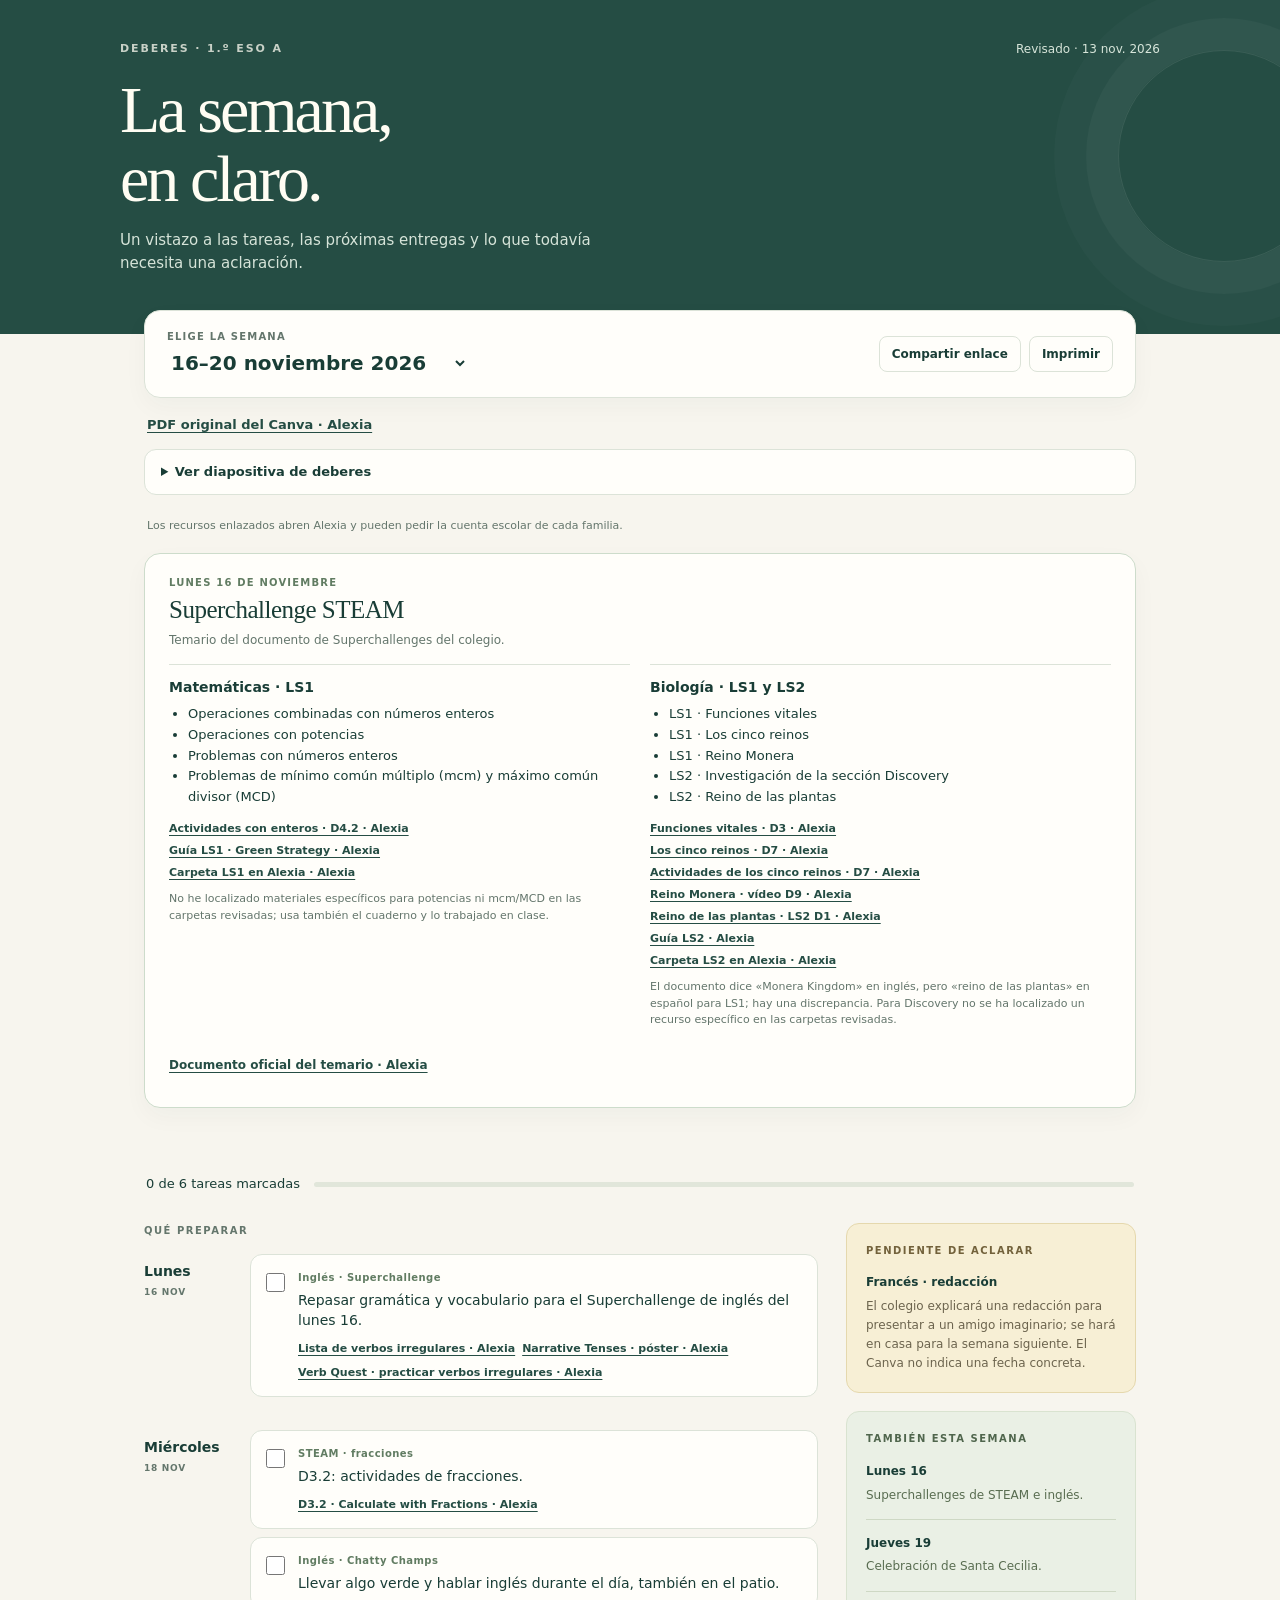
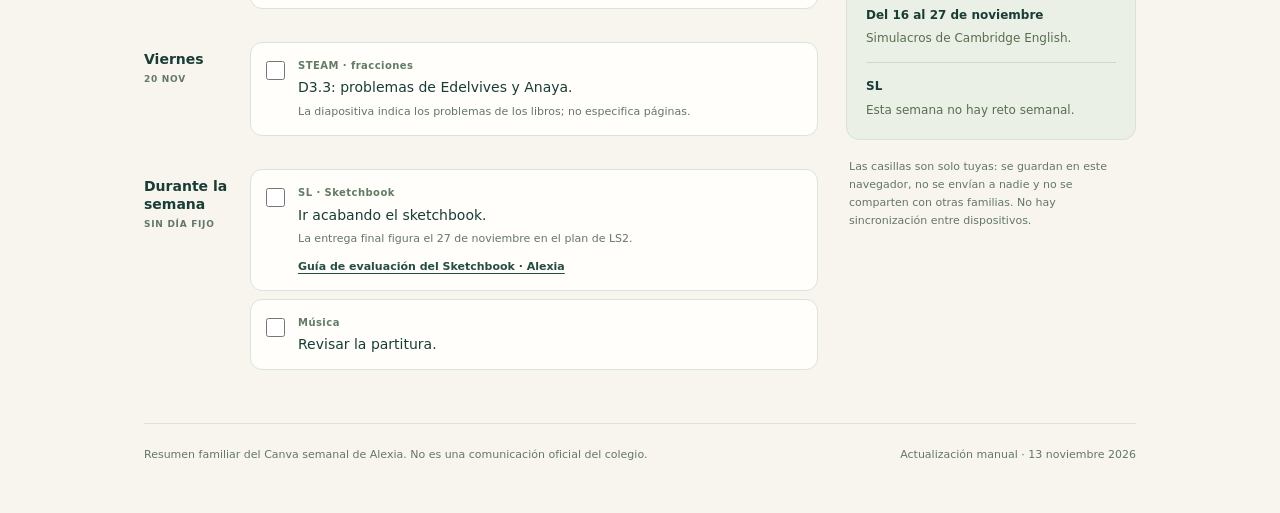
==== commit 959a435a: "Add Verb Quest to English practice" ====
--- a/index.html
+++ b/index.html
@@ -6,7 +6,7 @@
 
 .challenge-card{margin:18px 0 22px;padding:21px 24px;background:#fffefa;border:1px solid #cddccb;border-radius:16px;box-shadow:0 9px 25px #193d3609}.challenge-card h2{font:400 25px/1.15 Georgia,serif;letter-spacing:-.02em;text-transform:none;color:#193d36;margin:6px 0}.challenge-card .challenge-date{font-size:10px;letter-spacing:.12em;text-transform:uppercase;color:#617c62;font-weight:750}.challenge-card .challenge-intro{font-size:12px;color:#64766c;margin:5px 0 15px}.challenge-grid{display:grid;grid-template-columns:repeat(2,minmax(0,1fr));gap:20px}.challenge-group{border-top:1px solid #dce3d8;padding-top:12px}.challenge-group h3{font-size:14px;margin:0 0 5px}.challenge-group ul{margin:0;padding-left:19px;font-size:13px;line-height:1.6}.challenge-group .resources{display:grid;gap:5px;margin-top:12px}.challenge-group .note{margin-top:10px}.challenge-source{margin-top:16px;font-size:12px}.challenge-source a{color:#254d44;font-weight:650;text-underline-offset:3px}@media(max-width:740px){.challenge-card{padding:18px}.challenge-grid{grid-template-columns:1fr;gap:14px}}
 </style><script data-goatcounter="https://quifago-deberes.goatcounter.com/count" async src="https://gc.zgo.at/count.js"></script></head><body><header><div class="wrap"><div class="topline"><span class="eyebrow">Deberes · 1.º ESO A</span><span>Revisado · 13 nov. 2026</span></div><h1>La semana,<br>en claro.</h1><p>Un vistazo a las tareas, las próximas entregas y lo que todavía necesita una aclaración.</p></div></header><main><section class="toolbar" aria-label="Semana y opciones"><div class="weekpick"><label for="week">Elige la semana</label><select id="week"></select></div><div class="actions"><button id="share" type="button">Compartir enlace</button><button id="print" type="button">Imprimir</button></div></section><div class="source-links"><a id="pdfLink" target="_blank" rel="noopener noreferrer">PDF original del Canva · Alexia</a></div><details class="slide-card"><summary>Ver diapositiva de deberes</summary><a id="slideLink" target="_blank" rel="noopener noreferrer"><img id="slideImage" alt="Diapositiva original de deberes del Canva semanal"></a></details><p class="resource-help">Los recursos enlazados abren Alexia y pueden pedir la cuenta escolar de cada familia.</p><div id="steam-challenge"></div><div id="feedback" role="status" aria-live="polite"></div><div class="progress"><p id="progressText"></p><div class="bar" role="progressbar" aria-label="Tareas completadas" aria-valuemin="0" aria-valuemax="100" aria-valuenow="0"><span id="progressBar"></span></div></div><div class="layout"><section aria-label="Lista de deberes"><h2>Qué preparar</h2><div id="tasks"></div></section><aside id="aside"></aside></div><footer><span>Resumen familiar del Canva semanal de Alexia. No es una comunicación oficial del colegio.</span><span>Actualización manual · 13 noviembre 2026</span></footer></main>
-<script id="homework-data" type="application/json">[{"id": "2026-11-16", "label": "16–20 noviembre", "year": "2026", "context": "Semana próxima", "sections": [{"day": "Lunes", "date": "16 NOV", "items": [{"id": "20261116-english-superchallenge", "subject": "Inglés · Superchallenge", "text": "Repasar gramática y vocabulario para el Superchallenge de inglés del lunes 16.", "resources": [{"label": "Lista de verbos irregulares", "url": "https://homeschool.alexiaclassroom.com/pluginfile.php/89100/mod_folder/content/0/LS2/IRREGULAR%20VERBS.pdf?forcedownload=1"}, {"label": "Narrative Tenses · póster", "url": "https://homeschool.alexiaclassroom.com/pluginfile.php/89100/mod_folder/content/0/LS2/Narrative%20Tenses%20Poster.png?forcedownload=1"}]}]}, {"day": "Miércoles", "date": "18 NOV", "items": [{"id": "20261118-steam-d32", "subject": "STEAM · fracciones", "text": "D3.2: actividades de fracciones.", "resources": [{"label": "D3.2 · Calculate with Fractions", "url": "https://homeschool.alexiaclassroom.com/pluginfile.php/93800/mod_folder/content/0/ACTIVITIES/1st%20ESO%20LS2_D3.2%20Calculate%20with%20Fractions%20%28Activities%29.pdf?forcedownload=1"}]}, {"id": "20261118-chatty-champs", "subject": "Inglés · Chatty Champs", "text": "Llevar algo verde y hablar inglés durante el día, también en el patio."}]}, {"day": "Viernes", "date": "20 NOV", "items": [{"id": "20261120-steam-d33", "subject": "STEAM · fracciones", "text": "D3.3: problemas de Edelvives y Anaya.", "note": "La diapositiva indica los problemas de los libros; no especifica páginas."}]}, {"day": "Durante la semana", "date": "SIN DÍA FIJO", "items": [{"id": "20261116-sl-sketchbook", "subject": "SL · Sketchbook", "text": "Ir acabando el sketchbook.", "note": "La entrega final figura el 27 de noviembre en el plan de LS2.", "resources": [{"label": "Guía de evaluación del Sketchbook", "url": "https://homeschool.alexiaclassroom.com/pluginfile.php/93612/mod_resource/content/1/1%C2%BA%20ESO%20sketchbook.pdf"}]}, {"id": "20261116-music-score", "subject": "Música", "text": "Revisar la partitura."}]}], "clarifications": [{"title": "Francés · redacción", "text": "El colegio explicará una redacción para presentar a un amigo imaginario; se hará en casa para la semana siguiente. El Canva no indica una fecha concreta."}], "notices": [{"title": "Lunes 16", "text": "Superchallenges de STEAM e inglés."}, {"title": "Jueves 19", "text": "Celebración de Santa Cecilia."}, {"title": "Del 16 al 27 de noviembre", "text": "Simulacros de Cambridge English."}, {"title": "SL", "text": "Esta semana no hay reto semanal."}], "canvaUrl": "https://homeschool.alexiaclassroom.com/pluginfile.php/92160/mod_folder/content/0/NOVEMBER/1st%20-%2016-2011%20CANVA%20SEMANAL.pdf", "screenshot": "assets/deberes-16-20-nov.png", "steamChallenge": {"title": "Superchallenge STEAM", "when": "Lunes 16 de noviembre", "intro": "Temario del documento de Superchallenges del colegio.", "groups": [{"title": "Matemáticas · LS1", "topics": ["Operaciones combinadas con números enteros", "Operaciones con potencias", "Problemas con números enteros", "Problemas de mínimo común múltiplo (mcm) y máximo común divisor (MCD)"], "resources": [{"label": "Actividades con enteros · D4.2", "url": "https://homeschool.alexiaclassroom.com/pluginfile.php/88647/mod_folder/content/0/Activities/1st%20ESO%20LS1%20Green%20Strategy_D4.2%20Activities%20with%20Integers.pdf?forcedownload=1"}, {"label": "Guía LS1 · Green Strategy", "url": "https://homeschool.alexiaclassroom.com/pluginfile.php/88647/mod_folder/content/0/1st%20ESO%20LS1%20Green%20Strategy_Guide.pdf?forcedownload=1"}, {"label": "Carpeta LS1 en Alexia", "url": "https://homeschool.alexiaclassroom.com/mod/folder/view.php?id=43760"}], "note": "No he localizado materiales específicos para potencias ni mcm/MCD en las carpetas revisadas; usa también el cuaderno y lo trabajado en clase."}, {"title": "Biología · LS1 y LS2", "topics": ["LS1 · Funciones vitales", "LS1 · Los cinco reinos", "LS1 · Reino Monera", "LS2 · Investigación de la sección Discovery", "LS2 · Reino de las plantas"], "resources": [{"label": "Funciones vitales · D3", "url": "https://homeschool.alexiaclassroom.com/pluginfile.php/88647/mod_folder/content/0/Learning%20Resources/1st%20ESO%20LS1%20Green%20Strategy_D3%20Life%20Functions.pdf?forcedownload=1"}, {"label": "Los cinco reinos · D7", "url": "https://homeschool.alexiaclassroom.com/pluginfile.php/88647/mod_folder/content/0/Learning%20Resources/1st%20ESO%20LS1%20Green%20Strategy_D7%20The%205%20Kingdoms.pdf?forcedownload=1"}, {"label": "Actividades de los cinco reinos · D7", "url": "https://homeschool.alexiaclassroom.com/pluginfile.php/88647/mod_folder/content/0/Activities/1st%20ESO%20LS1%20Green%20Strategy_D7%20The%205%20Kingdoms%20Activities.pdf?forcedownload=1"}, {"label": "Reino Monera · vídeo D9", "url": "https://homeschool.alexiaclassroom.com/pluginfile.php/88647/mod_folder/content/0/Learning%20Resources/1st%20ESO%20LS1%20Green%20Strategy_D9%20Monera%20Kingdom_video.mp4?forcedownload=1"}, {"label": "Reino de las plantas · LS2 D1", "url": "https://homeschool.alexiaclassroom.com/pluginfile.php/93800/mod_folder/content/0/LEARNING%20RESOURCES/1st%20ESO%20LS2_D1%20Plant%20Kingdom.pdf?forcedownload=1"}, {"label": "Guía LS2", "url": "https://homeschool.alexiaclassroom.com/pluginfile.php/93800/mod_folder/content/0/1st%20ESO%20LS2_Guide.pdf?forcedownload=1"}, {"label": "Carpeta LS2 en Alexia", "url": "https://homeschool.alexiaclassroom.com/mod/folder/view.php?id=44433"}], "note": "El documento dice «Monera Kingdom» en inglés, pero «reino de las plantas» en español para LS1; hay una discrepancia. Para Discovery no se ha localizado un recurso específico en las carpetas revisadas."}], "source": {"label": "Documento oficial del temario · Alexia", "url": "https://homeschool.alexiaclassroom.com/pluginfile.php/93757/mod_folder/content/0/1ST%20TERM/26-27%201%C2%BA%20ESO%20-%201%C2%BAEV%20SUPERCHALLENGES%20.pdf?forcedownload=1"}}}, {"id": "2026-11-09", "label": "9–13 noviembre", "year": "2026", "context": "Semana anterior", "sections": [{"day": "Fin de semana", "date": "7–8 NOV", "items": [{"id": "french-notes", "subject": "Francés · LS2", "text": "Terminar de pasar los apuntes de LS2 al cuaderno.", "note": "Son los apuntes de la fotocopia entregada en clase."}]}, {"day": "Lunes", "date": "9 NOV", "items": [{"id": "steam-anaya", "subject": "STEAM", "text": "D2.2: ejercicios Anaya y D2.3: problemas Anaya (CB).", "resources": [{"label": "D2.2 · Jewellery Workshop Math Challenge", "url": "https://homeschool.alexiaclassroom.com/pluginfile.php/88647/mod_folder/content/0/Activities/1st%20ESO%20LS1%20Green%20Strategy_D2.2%20Jewellery%20Workshop%20Math%20Challenge%20%28EN%29.pdf?forcedownload=1"}, {"label": "D2.3 · Operations with Natural Numbers", "url": "https://homeschool.alexiaclassroom.com/pluginfile.php/88647/mod_folder/content/0/Activities/1st%20ESO%20LS1%20Green%20Strategy_D2.3%20Operations%20with%20Natural%20Numbers.pdf?forcedownload=1"}], "note": "Los enlaces son material relacionado con D2.2 y D2.3. La tarea del Canva pide los ejercicios y problemas de Anaya en el cuaderno; estos PDF no los sustituyen."}, {"id": "halloween-pendiente", "subject": "SL · Halloween", "text": "Terminar las actividades de adjetivos de Halloween, solo si no se hicieron la semana anterior.", "note": "3 adjetivos de 3 personajes; crear un personaje con un dibujo y describirlo en 4–5 líneas. El Canva vuelve a incluirlo sin aclarar si es texto de la semana anterior.", "resources": [{"label": "Esquema de adjetivos", "url": "https://homeschool.alexiaclassroom.com/pluginfile.php/88852/mod_folder/content/0/Recursos%20aprendizaje/Esquema%20adjectius.pdf?forcedownload=1"}]}]}, {"day": "Lunes / martes", "date": "9–10 NOV", "items": [{"id": "english-verbs", "subject": "Inglés", "text": "Repasar los verbos irregulares.", "note": "El Canva indica Monday/Tuesday, sin asignar un día concreto a 1.º A.", "resources": [{"label": "Lista de verbos irregulares", "url": "https://homeschool.alexiaclassroom.com/pluginfile.php/89100/mod_folder/content/0/LS2/IRREGULAR%20VERBS.pdf?forcedownload=1"}]}]}, {"day": "Jueves", "date": "12 NOV", "items": [{"id": "french-challenge", "subject": "Francés", "text": "Repasar LS2 para el Super Challenge del jueves 12.", "note": "Repasar el cuaderno y los apuntes LS2. No se ha localizado un recurso LS2 específico en las carpetas revisadas."}]}, {"day": "Viernes", "date": "13 NOV", "items": [{"id": "sl-challenge", "subject": "Socio-lingüístico · SL", "text": "Estudiar para el Superchallenge del viernes 13.", "resources": [{"label": "Entrenamiento Challenge · SL", "url": "https://homeschool.alexiaclassroom.com/pluginfile.php/93717/mod_folder/content/0/Entrenamiento%20Challenge%20.pdf?forcedownload=1"}]}, {"id": "valenciano-cap4", "subject": "Valenciano · 1.º A", "text": "Leer el capítulo 4 de «Llegendes Valencianes» y hacer las actividades de la propuesta didáctica.", "note": "Capítulo 4 confirmado por la familia. Usar el libro y la propuesta didáctica de clase; no se ha localizado esa propuesta en las carpetas revisadas."}]}, {"day": "Durante la semana", "date": "SIN DÍA FIJO", "items": [{"id": "english-writing", "subject": "Inglés", "text": "Hacer la redacción creativa en el cuaderno usando past simple y past perfect simple.", "note": "No se indica día de entrega.", "resources": [{"label": "Narrative Tenses · póster", "url": "https://homeschool.alexiaclassroom.com/pluginfile.php/89100/mod_folder/content/0/LS2/Narrative%20Tenses%20Poster.png?forcedownload=1"}]}, {"id": "music-score", "subject": "Música", "text": "Revisar la partitura.", "note": "Usar la partitura de clase; no se ha localizado una copia relacionada en las carpetas revisadas."}]}, {"day": "Para más adelante", "date": "16 / 27 NOV", "items": [{"id": "english-challenge", "subject": "Inglés · lunes 16", "text": "Repasar gramática y vocabulario para el English Challenge del 16 de noviembre.", "note": "Material de apoyo de LS2 para el repaso; seguir también lo trabajado en el cuaderno.", "resources": [{"label": "Lista de verbos irregulares", "url": "https://homeschool.alexiaclassroom.com/pluginfile.php/89100/mod_folder/content/0/LS2/IRREGULAR%20VERBS.pdf?forcedownload=1"}, {"label": "Narrative Tenses · póster", "url": "https://homeschool.alexiaclassroom.com/pluginfile.php/89100/mod_folder/content/0/LS2/Narrative%20Tenses%20Poster.png?forcedownload=1"}]}, {"id": "sketchbook", "subject": "Sketchbook · viernes 27", "text": "Preparar la última entrega del Sketchbook para el 27 de noviembre.", "resources": [{"label": "Guía de evaluación del Sketchbook", "url": "https://homeschool.alexiaclassroom.com/pluginfile.php/93612/mod_resource/content/1/1%C2%BA%20ESO%20sketchbook.pdf"}]}]}], "clarifications": [{"title": "Indicaciones posiblemente arrastradas", "text": "Deberes aún muestra «MARTES 3/10: Entrenamiento Challenge», una fecha que no coincide con esta semana. No se asigna una nueva fecha a esa indicación."}], "notices": [{"title": "Miércoles 11", "text": "Salida al Jardín Botánico y Jumpyard."}, {"title": "Reto semanal de SL", "text": "La diapositiva SL indica que esta semana no hay."}], "canvaUrl": "https://homeschool.alexiaclassroom.com/pluginfile.php/92160/mod_folder/content/0/NOVEMBER/1st%20-%209-1311%20CANVA%20SEMANAL.pdf", "screenshot": "assets/deberes-9-13-nov.png"}, {"id": "2026-11-02", "label": "2–6 noviembre", "year": "2026", "context": "Semana anterior", "sections": [{"day": "Lunes", "date": "2 NOV", "items": [{"id": "french-ls1", "subject": "Francés", "text": "Repasar el cuaderno LS1 de francés.", "note": "Deber del fin de semana. La autocorrección de 1.º A está prevista para el lunes; no se indica hacerla en casa."}, {"id": "halloween", "subject": "SL · Halloween", "text": "Terminar las actividades de adjetivos.", "note": "3 adjetivos de 3 personajes; crear un personaje con un dibujo y describirlo en 4–5 líneas.", "resources": [{"label": "Esquema de adjetivos", "url": "https://homeschool.alexiaclassroom.com/pluginfile.php/88852/mod_folder/content/0/Recursos%20aprendizaje/Esquema%20adjectius.pdf?forcedownload=1"}]}]}, {"day": "Martes", "date": "3 NOV", "items": [{"id": "newspaper", "subject": "Periódico para SL", "text": "Llevar un periódico."}, {"id": "notebooks", "subject": "Revisión de cuadernos de SL", "text": "Llevar los cuadernos preparados para la revisión.", "resources": [{"label": "Guía de corrección de libretas · SL", "url": "https://homeschool.alexiaclassroom.com/pluginfile.php/88852/mod_folder/content/0/1%C2%BAESO%20LS%20Correcci%C3%B3n%20libretas.pdf?forcedownload=1"}]}]}, {"day": "Miércoles", "date": "4 NOV", "items": [{"id": "english-day", "subject": "English day", "text": "Llevar algo verde y hablar inglés."}]}, {"day": "Viernes", "date": "6 NOV", "items": [{"id": "steam-d1", "subject": "STEAM", "text": "Entregar D1: «Is a Carnivorous Plant an Animal».", "note": "La entrega está confirmada. La ficha específica no se ha localizado en las carpetas revisadas."}]}, {"day": "Durante la semana", "date": "SIN DÍA FIJO", "items": [{"id": "sl-news", "subject": "SL · Reto semanal", "text": "Buscar una noticia real que no lo parezca e inventar otra."}, {"id": "podcast", "subject": "Inglés", "text": "Terminar de crear y grabar el podcast."}, {"id": "reading", "subject": "Lectura", "text": "Continuar Oliver Twist."}, {"id": "music", "subject": "Música", "text": "Revisar la partitura.", "note": "Usar la partitura de clase."}]}], "clarifications": [{"title": "Trabajo final LS1", "text": "Figura «MARTES 3/10», una fecha que no coincide con esta semana; no se da por confirmada una corrección."}], "notices": [{"title": "Llegendes Valencianes", "text": "La lectura indicada es el capítulo 4 y sus actividades de la propuesta didáctica, confirmado por la familia."}], "canvaUrl": "https://homeschool.alexiaclassroom.com/pluginfile.php/92160/mod_folder/content/0/NOVEMBER/1st%20-%202%20-%20611%20CANVA%20SEMANAL.pdf", "screenshot": "assets/deberes-2-6-nov.png"}]</script><script>
+<script id="homework-data" type="application/json">[{"id": "2026-11-16", "label": "16–20 noviembre", "year": "2026", "context": "Semana próxima", "sections": [{"day": "Lunes", "date": "16 NOV", "items": [{"id": "20261116-english-superchallenge", "subject": "Inglés · Superchallenge", "text": "Repasar gramática y vocabulario para el Superchallenge de inglés del lunes 16.", "resources": [{"label": "Lista de verbos irregulares", "url": "https://homeschool.alexiaclassroom.com/pluginfile.php/89100/mod_folder/content/0/LS2/IRREGULAR%20VERBS.pdf?forcedownload=1"}, {"label": "Narrative Tenses · póster", "url": "https://homeschool.alexiaclassroom.com/pluginfile.php/89100/mod_folder/content/0/LS2/Narrative%20Tenses%20Poster.png?forcedownload=1"}, {"label": "Verb Quest · practicar verbos irregulares", "url": "https://quifago.github.io/verb-quest/"}]}]}, {"day": "Miércoles", "date": "18 NOV", "items": [{"id": "20261118-steam-d32", "subject": "STEAM · fracciones", "text": "D3.2: actividades de fracciones.", "resources": [{"label": "D3.2 · Calculate with Fractions", "url": "https://homeschool.alexiaclassroom.com/pluginfile.php/93800/mod_folder/content/0/ACTIVITIES/1st%20ESO%20LS2_D3.2%20Calculate%20with%20Fractions%20%28Activities%29.pdf?forcedownload=1"}]}, {"id": "20261118-chatty-champs", "subject": "Inglés · Chatty Champs", "text": "Llevar algo verde y hablar inglés durante el día, también en el patio."}]}, {"day": "Viernes", "date": "20 NOV", "items": [{"id": "20261120-steam-d33", "subject": "STEAM · fracciones", "text": "D3.3: problemas de Edelvives y Anaya.", "note": "La diapositiva indica los problemas de los libros; no especifica páginas."}]}, {"day": "Durante la semana", "date": "SIN DÍA FIJO", "items": [{"id": "20261116-sl-sketchbook", "subject": "SL · Sketchbook", "text": "Ir acabando el sketchbook.", "note": "La entrega final figura el 27 de noviembre en el plan de LS2.", "resources": [{"label": "Guía de evaluación del Sketchbook", "url": "https://homeschool.alexiaclassroom.com/pluginfile.php/93612/mod_resource/content/1/1%C2%BA%20ESO%20sketchbook.pdf"}]}, {"id": "20261116-music-score", "subject": "Música", "text": "Revisar la partitura."}]}], "clarifications": [{"title": "Francés · redacción", "text": "El colegio explicará una redacción para presentar a un amigo imaginario; se hará en casa para la semana siguiente. El Canva no indica una fecha concreta."}], "notices": [{"title": "Lunes 16", "text": "Superchallenges de STEAM e inglés."}, {"title": "Jueves 19", "text": "Celebración de Santa Cecilia."}, {"title": "Del 16 al 27 de noviembre", "text": "Simulacros de Cambridge English."}, {"title": "SL", "text": "Esta semana no hay reto semanal."}], "canvaUrl": "https://homeschool.alexiaclassroom.com/pluginfile.php/92160/mod_folder/content/0/NOVEMBER/1st%20-%2016-2011%20CANVA%20SEMANAL.pdf", "screenshot": "assets/deberes-16-20-nov.png", "steamChallenge": {"title": "Superchallenge STEAM", "when": "Lunes 16 de noviembre", "intro": "Temario del documento de Superchallenges del colegio.", "groups": [{"title": "Matemáticas · LS1", "topics": ["Operaciones combinadas con números enteros", "Operaciones con potencias", "Problemas con números enteros", "Problemas de mínimo común múltiplo (mcm) y máximo común divisor (MCD)"], "resources": [{"label": "Actividades con enteros · D4.2", "url": "https://homeschool.alexiaclassroom.com/pluginfile.php/88647/mod_folder/content/0/Activities/1st%20ESO%20LS1%20Green%20Strategy_D4.2%20Activities%20with%20Integers.pdf?forcedownload=1"}, {"label": "Guía LS1 · Green Strategy", "url": "https://homeschool.alexiaclassroom.com/pluginfile.php/88647/mod_folder/content/0/1st%20ESO%20LS1%20Green%20Strategy_Guide.pdf?forcedownload=1"}, {"label": "Carpeta LS1 en Alexia", "url": "https://homeschool.alexiaclassroom.com/mod/folder/view.php?id=43760"}], "note": "No he localizado materiales específicos para potencias ni mcm/MCD en las carpetas revisadas; usa también el cuaderno y lo trabajado en clase."}, {"title": "Biología · LS1 y LS2", "topics": ["LS1 · Funciones vitales", "LS1 · Los cinco reinos", "LS1 · Reino Monera", "LS2 · Investigación de la sección Discovery", "LS2 · Reino de las plantas"], "resources": [{"label": "Funciones vitales · D3", "url": "https://homeschool.alexiaclassroom.com/pluginfile.php/88647/mod_folder/content/0/Learning%20Resources/1st%20ESO%20LS1%20Green%20Strategy_D3%20Life%20Functions.pdf?forcedownload=1"}, {"label": "Los cinco reinos · D7", "url": "https://homeschool.alexiaclassroom.com/pluginfile.php/88647/mod_folder/content/0/Learning%20Resources/1st%20ESO%20LS1%20Green%20Strategy_D7%20The%205%20Kingdoms.pdf?forcedownload=1"}, {"label": "Actividades de los cinco reinos · D7", "url": "https://homeschool.alexiaclassroom.com/pluginfile.php/88647/mod_folder/content/0/Activities/1st%20ESO%20LS1%20Green%20Strategy_D7%20The%205%20Kingdoms%20Activities.pdf?forcedownload=1"}, {"label": "Reino Monera · vídeo D9", "url": "https://homeschool.alexiaclassroom.com/pluginfile.php/88647/mod_folder/content/0/Learning%20Resources/1st%20ESO%20LS1%20Green%20Strategy_D9%20Monera%20Kingdom_video.mp4?forcedownload=1"}, {"label": "Reino de las plantas · LS2 D1", "url": "https://homeschool.alexiaclassroom.com/pluginfile.php/93800/mod_folder/content/0/LEARNING%20RESOURCES/1st%20ESO%20LS2_D1%20Plant%20Kingdom.pdf?forcedownload=1"}, {"label": "Guía LS2", "url": "https://homeschool.alexiaclassroom.com/pluginfile.php/93800/mod_folder/content/0/1st%20ESO%20LS2_Guide.pdf?forcedownload=1"}, {"label": "Carpeta LS2 en Alexia", "url": "https://homeschool.alexiaclassroom.com/mod/folder/view.php?id=44433"}], "note": "El documento dice «Monera Kingdom» en inglés, pero «reino de las plantas» en español para LS1; hay una discrepancia. Para Discovery no se ha localizado un recurso específico en las carpetas revisadas."}], "source": {"label": "Documento oficial del temario · Alexia", "url": "https://homeschool.alexiaclassroom.com/pluginfile.php/93757/mod_folder/content/0/1ST%20TERM/26-27%201%C2%BA%20ESO%20-%201%C2%BAEV%20SUPERCHALLENGES%20.pdf?forcedownload=1"}}}, {"id": "2026-11-09", "label": "9–13 noviembre", "year": "2026", "context": "Semana anterior", "sections": [{"day": "Fin de semana", "date": "7–8 NOV", "items": [{"id": "french-notes", "subject": "Francés · LS2", "text": "Terminar de pasar los apuntes de LS2 al cuaderno.", "note": "Son los apuntes de la fotocopia entregada en clase."}]}, {"day": "Lunes", "date": "9 NOV", "items": [{"id": "steam-anaya", "subject": "STEAM", "text": "D2.2: ejercicios Anaya y D2.3: problemas Anaya (CB).", "resources": [{"label": "D2.2 · Jewellery Workshop Math Challenge", "url": "https://homeschool.alexiaclassroom.com/pluginfile.php/88647/mod_folder/content/0/Activities/1st%20ESO%20LS1%20Green%20Strategy_D2.2%20Jewellery%20Workshop%20Math%20Challenge%20%28EN%29.pdf?forcedownload=1"}, {"label": "D2.3 · Operations with Natural Numbers", "url": "https://homeschool.alexiaclassroom.com/pluginfile.php/88647/mod_folder/content/0/Activities/1st%20ESO%20LS1%20Green%20Strategy_D2.3%20Operations%20with%20Natural%20Numbers.pdf?forcedownload=1"}], "note": "Los enlaces son material relacionado con D2.2 y D2.3. La tarea del Canva pide los ejercicios y problemas de Anaya en el cuaderno; estos PDF no los sustituyen."}, {"id": "halloween-pendiente", "subject": "SL · Halloween", "text": "Terminar las actividades de adjetivos de Halloween, solo si no se hicieron la semana anterior.", "note": "3 adjetivos de 3 personajes; crear un personaje con un dibujo y describirlo en 4–5 líneas. El Canva vuelve a incluirlo sin aclarar si es texto de la semana anterior.", "resources": [{"label": "Esquema de adjetivos", "url": "https://homeschool.alexiaclassroom.com/pluginfile.php/88852/mod_folder/content/0/Recursos%20aprendizaje/Esquema%20adjectius.pdf?forcedownload=1"}]}]}, {"day": "Lunes / martes", "date": "9–10 NOV", "items": [{"id": "english-verbs", "subject": "Inglés", "text": "Repasar los verbos irregulares.", "note": "El Canva indica Monday/Tuesday, sin asignar un día concreto a 1.º A.", "resources": [{"label": "Lista de verbos irregulares", "url": "https://homeschool.alexiaclassroom.com/pluginfile.php/89100/mod_folder/content/0/LS2/IRREGULAR%20VERBS.pdf?forcedownload=1"}]}]}, {"day": "Jueves", "date": "12 NOV", "items": [{"id": "french-challenge", "subject": "Francés", "text": "Repasar LS2 para el Super Challenge del jueves 12.", "note": "Repasar el cuaderno y los apuntes LS2. No se ha localizado un recurso LS2 específico en las carpetas revisadas."}]}, {"day": "Viernes", "date": "13 NOV", "items": [{"id": "sl-challenge", "subject": "Socio-lingüístico · SL", "text": "Estudiar para el Superchallenge del viernes 13.", "resources": [{"label": "Entrenamiento Challenge · SL", "url": "https://homeschool.alexiaclassroom.com/pluginfile.php/93717/mod_folder/content/0/Entrenamiento%20Challenge%20.pdf?forcedownload=1"}]}, {"id": "valenciano-cap4", "subject": "Valenciano · 1.º A", "text": "Leer el capítulo 4 de «Llegendes Valencianes» y hacer las actividades de la propuesta didáctica.", "note": "Capítulo 4 confirmado por la familia. Usar el libro y la propuesta didáctica de clase; no se ha localizado esa propuesta en las carpetas revisadas."}]}, {"day": "Durante la semana", "date": "SIN DÍA FIJO", "items": [{"id": "english-writing", "subject": "Inglés", "text": "Hacer la redacción creativa en el cuaderno usando past simple y past perfect simple.", "note": "No se indica día de entrega.", "resources": [{"label": "Narrative Tenses · póster", "url": "https://homeschool.alexiaclassroom.com/pluginfile.php/89100/mod_folder/content/0/LS2/Narrative%20Tenses%20Poster.png?forcedownload=1"}]}, {"id": "music-score", "subject": "Música", "text": "Revisar la partitura.", "note": "Usar la partitura de clase; no se ha localizado una copia relacionada en las carpetas revisadas."}]}, {"day": "Para más adelante", "date": "16 / 27 NOV", "items": [{"id": "english-challenge", "subject": "Inglés · lunes 16", "text": "Repasar gramática y vocabulario para el English Challenge del 16 de noviembre.", "note": "Material de apoyo de LS2 para el repaso; seguir también lo trabajado en el cuaderno.", "resources": [{"label": "Lista de verbos irregulares", "url": "https://homeschool.alexiaclassroom.com/pluginfile.php/89100/mod_folder/content/0/LS2/IRREGULAR%20VERBS.pdf?forcedownload=1"}, {"label": "Narrative Tenses · póster", "url": "https://homeschool.alexiaclassroom.com/pluginfile.php/89100/mod_folder/content/0/LS2/Narrative%20Tenses%20Poster.png?forcedownload=1"}]}, {"id": "sketchbook", "subject": "Sketchbook · viernes 27", "text": "Preparar la última entrega del Sketchbook para el 27 de noviembre.", "resources": [{"label": "Guía de evaluación del Sketchbook", "url": "https://homeschool.alexiaclassroom.com/pluginfile.php/93612/mod_resource/content/1/1%C2%BA%20ESO%20sketchbook.pdf"}]}]}], "clarifications": [{"title": "Indicaciones posiblemente arrastradas", "text": "Deberes aún muestra «MARTES 3/10: Entrenamiento Challenge», una fecha que no coincide con esta semana. No se asigna una nueva fecha a esa indicación."}], "notices": [{"title": "Miércoles 11", "text": "Salida al Jardín Botánico y Jumpyard."}, {"title": "Reto semanal de SL", "text": "La diapositiva SL indica que esta semana no hay."}], "canvaUrl": "https://homeschool.alexiaclassroom.com/pluginfile.php/92160/mod_folder/content/0/NOVEMBER/1st%20-%209-1311%20CANVA%20SEMANAL.pdf", "screenshot": "assets/deberes-9-13-nov.png"}, {"id": "2026-11-02", "label": "2–6 noviembre", "year": "2026", "context": "Semana anterior", "sections": [{"day": "Lunes", "date": "2 NOV", "items": [{"id": "french-ls1", "subject": "Francés", "text": "Repasar el cuaderno LS1 de francés.", "note": "Deber del fin de semana. La autocorrección de 1.º A está prevista para el lunes; no se indica hacerla en casa."}, {"id": "halloween", "subject": "SL · Halloween", "text": "Terminar las actividades de adjetivos.", "note": "3 adjetivos de 3 personajes; crear un personaje con un dibujo y describirlo en 4–5 líneas.", "resources": [{"label": "Esquema de adjetivos", "url": "https://homeschool.alexiaclassroom.com/pluginfile.php/88852/mod_folder/content/0/Recursos%20aprendizaje/Esquema%20adjectius.pdf?forcedownload=1"}]}]}, {"day": "Martes", "date": "3 NOV", "items": [{"id": "newspaper", "subject": "Periódico para SL", "text": "Llevar un periódico."}, {"id": "notebooks", "subject": "Revisión de cuadernos de SL", "text": "Llevar los cuadernos preparados para la revisión.", "resources": [{"label": "Guía de corrección de libretas · SL", "url": "https://homeschool.alexiaclassroom.com/pluginfile.php/88852/mod_folder/content/0/1%C2%BAESO%20LS%20Correcci%C3%B3n%20libretas.pdf?forcedownload=1"}]}]}, {"day": "Miércoles", "date": "4 NOV", "items": [{"id": "english-day", "subject": "English day", "text": "Llevar algo verde y hablar inglés."}]}, {"day": "Viernes", "date": "6 NOV", "items": [{"id": "steam-d1", "subject": "STEAM", "text": "Entregar D1: «Is a Carnivorous Plant an Animal».", "note": "La entrega está confirmada. La ficha específica no se ha localizado en las carpetas revisadas."}]}, {"day": "Durante la semana", "date": "SIN DÍA FIJO", "items": [{"id": "sl-news", "subject": "SL · Reto semanal", "text": "Buscar una noticia real que no lo parezca e inventar otra."}, {"id": "podcast", "subject": "Inglés", "text": "Terminar de crear y grabar el podcast."}, {"id": "reading", "subject": "Lectura", "text": "Continuar Oliver Twist."}, {"id": "music", "subject": "Música", "text": "Revisar la partitura.", "note": "Usar la partitura de clase."}]}], "clarifications": [{"title": "Trabajo final LS1", "text": "Figura «MARTES 3/10», una fecha que no coincide con esta semana; no se da por confirmada una corrección."}], "notices": [{"title": "Llegendes Valencianes", "text": "La lectura indicada es el capítulo 4 y sus actividades de la propuesta didáctica, confirmado por la familia."}], "canvaUrl": "https://homeschool.alexiaclassroom.com/pluginfile.php/92160/mod_folder/content/0/NOVEMBER/1st%20-%202%20-%20611%20CANVA%20SEMANAL.pdf", "screenshot": "assets/deberes-2-6-nov.png"}]</script><script>
 'use strict';
 const weeks=JSON.parse(document.getElementById('homework-data').textContent);const weekSelect=document.getElementById('week');let current=weeks[0];let marks={};try{marks=JSON.parse(localStorage.getItem('deberes-familia-v1')||'{}')}catch(e){marks={}}
 function el(tag,cls,text){const n=document.createElement(tag);if(cls)n.className=cls;if(text!==undefined)n.textContent=text;return n}
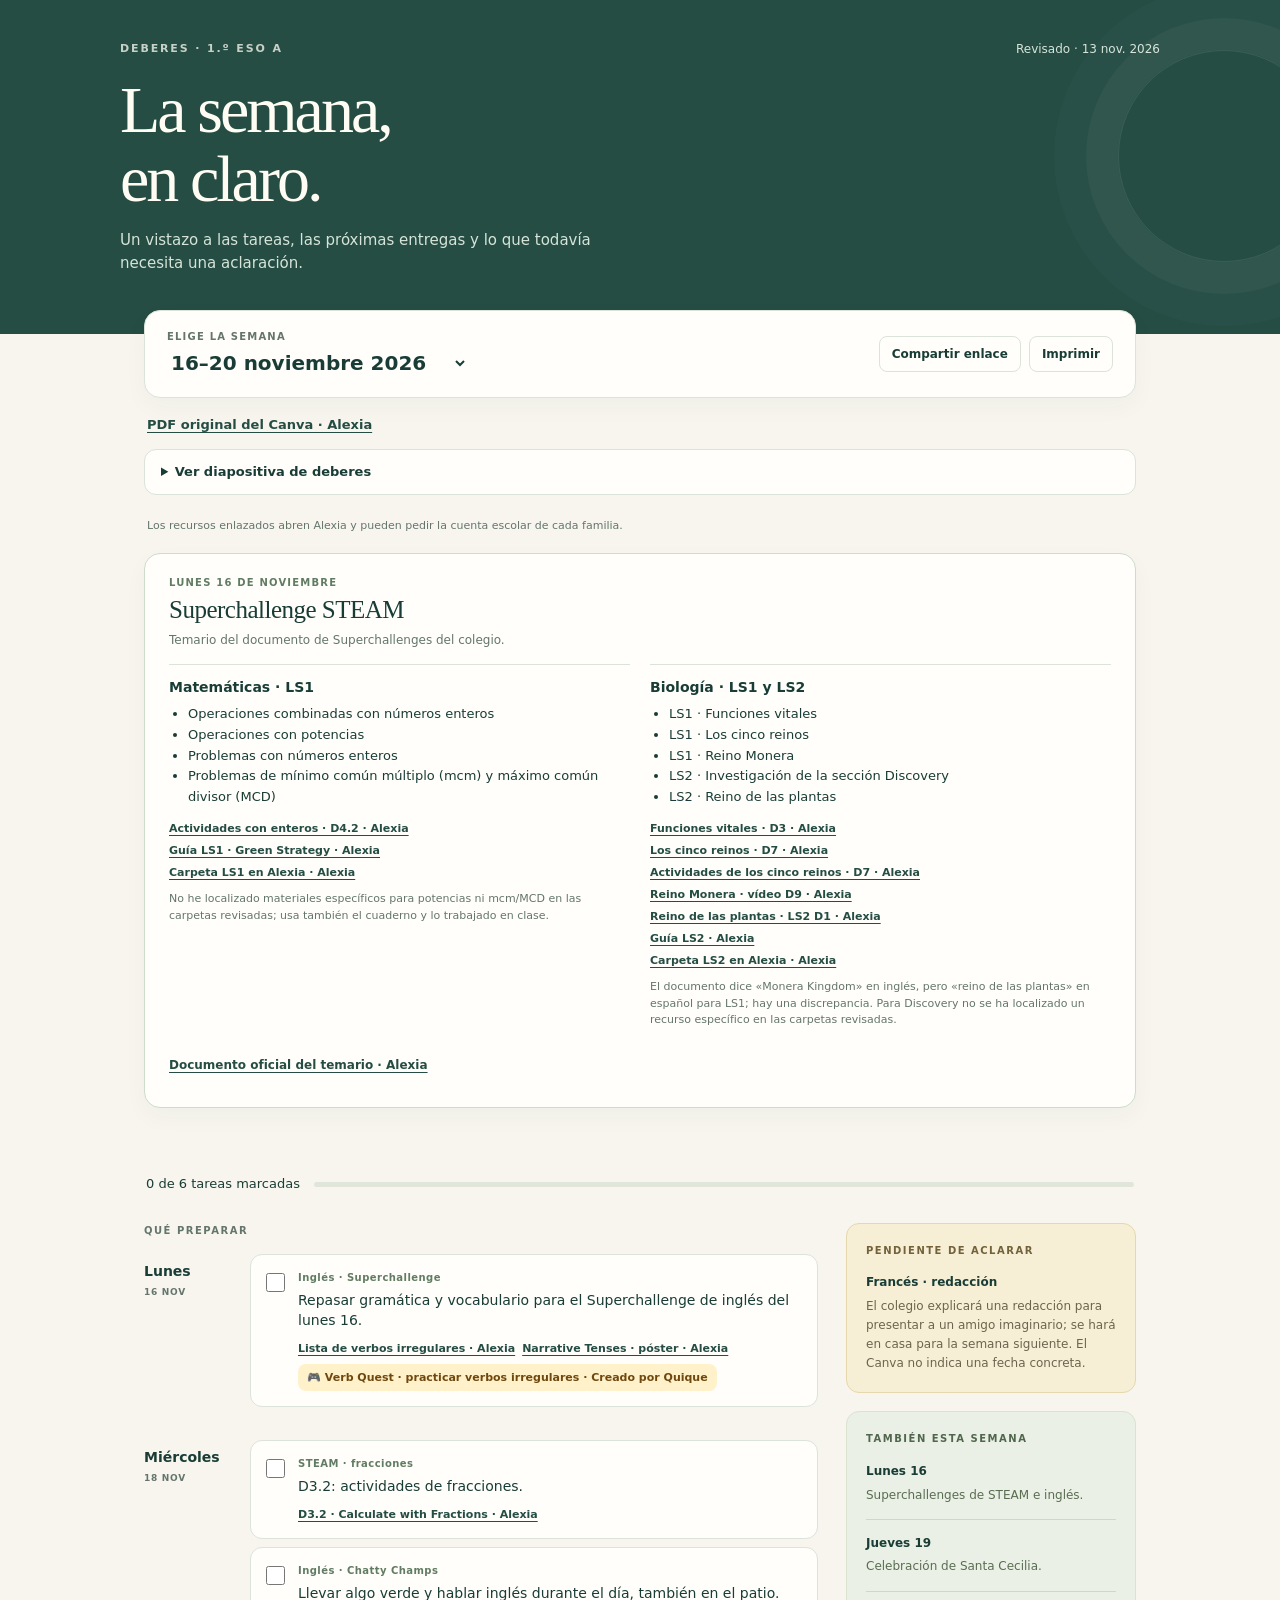
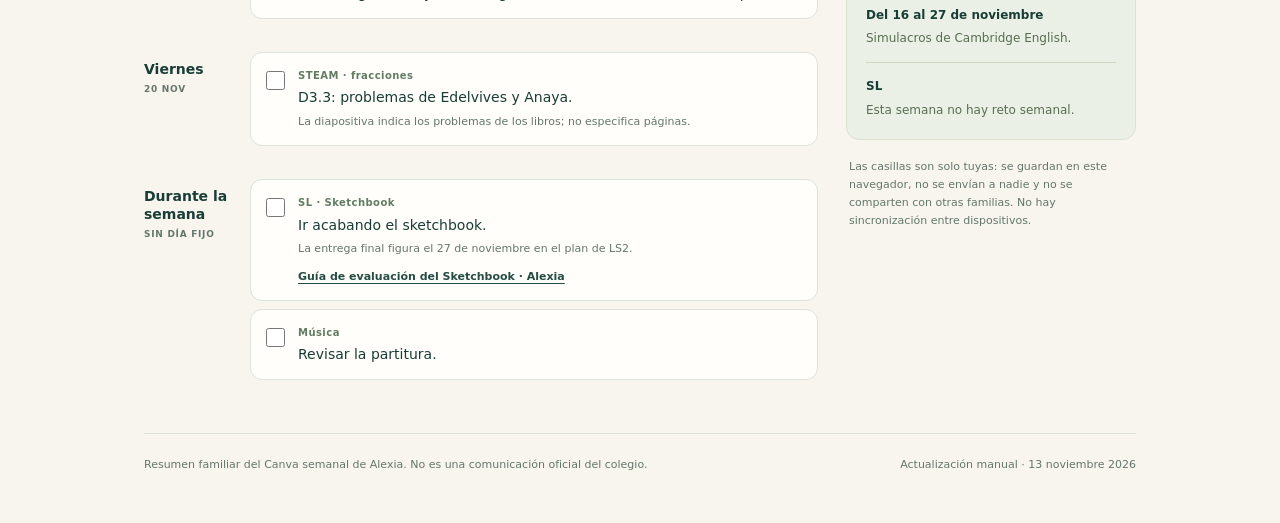
==== commit ea6cfb7f: "Highlight Verb Quest as a personal game" ====
--- a/index.html
+++ b/index.html
@@ -2,11 +2,11 @@
 <html lang="es"><head><meta charset="utf-8"><meta name="viewport" content="width=device-width, initial-scale=1"><meta name="robots" content="noindex,nofollow"><meta name="theme-color" content="#254d44"><meta name="description" content="Deberes semanales, fechas y aclaraciones para las familias. Cada dispositivo guarda sus propias casillas."><title>La semana, en claro · Deberes</title>
 <style>
 :root{--ink:#193d36;--muted:#64766c;--green:#254d44;--paper:#f7f5ee;--line:#dce3d8;--yellow:#f0d47f;--card:#fffefa}*{box-sizing:border-box}body{margin:0;background:var(--paper);color:var(--ink);font-family:Inter,ui-sans-serif,system-ui,-apple-system,BlinkMacSystemFont,"Segoe UI",sans-serif;line-height:1.55}button,select{font:inherit}button{cursor:pointer}header{background:var(--green);color:#fffdf3;padding:40px 24px 58px;position:relative;overflow:hidden}header:after{content:"";width:210px;height:210px;border:1px solid #ffffff18;border-radius:50%;position:absolute;right:-50px;top:50px;box-shadow:0 0 0 32px #ffffff08,0 0 0 64px #ffffff05;pointer-events:none}.wrap{max-width:1040px;margin:auto}.eyebrow{font-size:11px;font-weight:750;letter-spacing:.17em;text-transform:uppercase;opacity:.75}h1{font-family:Georgia,"Times New Roman",serif;font-size:clamp(38px,6vw,66px);font-weight:400;line-height:1.05;letter-spacing:-.045em;margin:16px 0}header p{max-width:520px;color:#d6e4d9;font-size:15px;margin:0}.topline{display:flex;justify-content:space-between;gap:20px}.topline span:last-child{font-size:12px;color:#d6e4d9;white-space:nowrap}main{max-width:1040px;margin:-24px auto 0;padding:0 24px 50px;position:relative}.toolbar{background:var(--card);border:1px solid var(--line);border-radius:16px;padding:18px 22px;box-shadow:0 9px 25px #193d3609;display:flex;align-items:center;justify-content:space-between;gap:16px}.weekpick label{display:block;font-size:10px;letter-spacing:.12em;text-transform:uppercase;color:var(--muted);font-weight:750;margin-bottom:3px}select{border:0;color:var(--ink);font-size:20px;font-weight:650;background:transparent;padding:3px 25px 3px 0;max-width:100%}.actions{display:flex;gap:8px;flex-wrap:wrap}.actions button{border:1px solid var(--line);border-radius:8px;padding:8px 12px;background:#fffefa;color:var(--ink);font-size:12px;font-weight:650}.actions button:hover{background:#eff3ea}.progress{display:flex;align-items:center;gap:14px;margin:24px 2px 28px}.progress p{margin:0;font-size:13px;white-space:nowrap}.bar{height:5px;background:#e1e6da;border-radius:9px;flex:1;overflow:hidden}.bar span{height:100%;display:block;background:#759469;border-radius:9px;transition:width .25s}.layout{display:grid;grid-template-columns:minmax(0,1fr) 290px;gap:28px}h2{font-size:10px;letter-spacing:.15em;text-transform:uppercase;color:var(--muted);margin:0 0 16px}.day{display:grid;grid-template-columns:92px 1fr;gap:14px;margin:0 0 25px}.dayhead{padding-top:9px}.dayhead h3{font-size:14px;margin:0;font-weight:750;line-height:1.25}.dayhead span{font-size:9px;letter-spacing:.08em;color:var(--muted);font-weight:700;display:block;margin-top:5px}.task{display:flex;align-items:flex-start;gap:13px;background:var(--card);border:1px solid var(--line);border-radius:12px;padding:15px;margin-bottom:8px;cursor:pointer;transition:background .2s,border .2s}.task:hover{border-color:#9fb59c}.task input{accent-color:var(--green);width:19px;height:19px;flex:0 0 19px;margin:3px 0;cursor:pointer}.subject{font-size:10px;color:#617c62;letter-spacing:.045em;font-weight:750;margin-bottom:4px}.text{font-size:14px;line-height:1.45}.note{font-size:11px;color:var(--muted);margin-top:6px;line-height:1.5}.task.done{background:#eef2e8}.task.done .text{text-decoration:line-through;color:#7c8b7d}.asidebox{border-radius:13px;padding:19px;margin-bottom:18px;border:1px solid #e5d8ad;background:#f7efd5}.asidebox.notice{background:#eaf0e5;border-color:#d9e3d0}.asidebox h2{color:#72613b;margin-bottom:15px}.asidebox.notice h2{color:#50664d}.asideitem+.asideitem{border-top:1px solid #d3c698;padding-top:14px;margin-top:14px}.notice .asideitem+.asideitem{border-color:#ced8c4}.asideitem h3{font-size:12px;margin:0 0 5px}.asideitem p{font-size:12px;line-height:1.6;margin:0;color:#6c644e}.notice .asideitem p{color:#596d51}.smallprint{font-size:11px;color:var(--muted);line-height:1.65;padding:0 3px}footer{border-top:1px solid var(--line);padding-top:22px;margin-top:20px;font-size:11px;color:var(--muted);display:flex;justify-content:space-between;gap:18px}#feedback{font-size:12px;color:var(--ink);min-height:20px;margin:9px 2px 0}button:focus-visible,select:focus-visible,input:focus-visible{outline:3px solid #cca84c;outline-offset:4px}@media(max-width:740px){header{padding:28px 20px 52px}.topline span:last-child{font-size:10px}main{padding:0 16px 32px}.toolbar{padding:16px;align-items:flex-start;flex-direction:column;gap:12px}.actions{width:100%}.actions button{flex:1}.layout{grid-template-columns:1fr;gap:16px}.day{grid-template-columns:72px 1fr;gap:10px}.dayhead h3{font-size:12px}.task{padding:12px;gap:10px}.text{font-size:13px}.progress{margin:18px 2px 23px}aside{display:grid;grid-template-columns:1fr;gap:0}.smallprint{margin-top:0}footer{flex-direction:column;gap:6px}}@media print{header{background:none;color:#193d36;padding:0 0 20px}header p,.topline span:last-child{color:#64766c}header:after,.actions,#feedback,.progress,.smallprint{display:none}main{margin:0;padding:0}body{background:white;font-size:11px}.toolbar{box-shadow:none;padding:10px;margin-bottom:20px}.layout{grid-template-columns:1fr 235px;gap:15px}.task{break-inside:avoid;padding:9px}.day{break-inside:avoid;margin-bottom:14px}.text{font-size:11px}.note{font-size:9px}.asidebox{break-inside:avoid}h1{font-size:34px}footer{margin-top:10px}select{appearance:none}header .eyebrow{font-size:9px}}
-.resources{display:flex;flex-wrap:wrap;gap:7px;margin-top:10px}.resources a,.source-links a{color:#254d44;font-size:11px;font-weight:650;text-decoration:underline;text-underline-offset:3px}.source-links{display:flex;gap:18px;flex-wrap:wrap;margin:17px 3px 8px}.source-links a{font-size:13px}.slide-card{margin:14px 0 22px;background:var(--card);border:1px solid var(--line);border-radius:12px;padding:12px 16px}.slide-card summary{cursor:pointer;font-size:13px;font-weight:650}.slide-card img{display:block;width:100%;height:auto;margin:12px auto 0;border-radius:7px}.resource-help{font-size:11px;color:var(--muted);margin:0 3px 14px}a:focus-visible,summary:focus-visible{outline:3px solid #cca84c;outline-offset:4px}@media print{.slide-card,.source-links,.resource-help{display:none}}
+.resources{display:flex;flex-wrap:wrap;gap:7px;margin-top:10px}.resources a,.source-links a{color:#254d44;font-size:11px;font-weight:650;text-decoration:underline;text-underline-offset:3px}.resources a.resource-own{background:#fff1ca;color:#70480d;border-radius:8px;padding:5px 9px;text-decoration:none}.source-links{display:flex;gap:18px;flex-wrap:wrap;margin:17px 3px 8px}.source-links a{font-size:13px}.slide-card{margin:14px 0 22px;background:var(--card);border:1px solid var(--line);border-radius:12px;padding:12px 16px}.slide-card summary{cursor:pointer;font-size:13px;font-weight:650}.slide-card img{display:block;width:100%;height:auto;margin:12px auto 0;border-radius:7px}.resource-help{font-size:11px;color:var(--muted);margin:0 3px 14px}a:focus-visible,summary:focus-visible{outline:3px solid #cca84c;outline-offset:4px}@media print{.slide-card,.source-links,.resource-help{display:none}}
 
 .challenge-card{margin:18px 0 22px;padding:21px 24px;background:#fffefa;border:1px solid #cddccb;border-radius:16px;box-shadow:0 9px 25px #193d3609}.challenge-card h2{font:400 25px/1.15 Georgia,serif;letter-spacing:-.02em;text-transform:none;color:#193d36;margin:6px 0}.challenge-card .challenge-date{font-size:10px;letter-spacing:.12em;text-transform:uppercase;color:#617c62;font-weight:750}.challenge-card .challenge-intro{font-size:12px;color:#64766c;margin:5px 0 15px}.challenge-grid{display:grid;grid-template-columns:repeat(2,minmax(0,1fr));gap:20px}.challenge-group{border-top:1px solid #dce3d8;padding-top:12px}.challenge-group h3{font-size:14px;margin:0 0 5px}.challenge-group ul{margin:0;padding-left:19px;font-size:13px;line-height:1.6}.challenge-group .resources{display:grid;gap:5px;margin-top:12px}.challenge-group .note{margin-top:10px}.challenge-source{margin-top:16px;font-size:12px}.challenge-source a{color:#254d44;font-weight:650;text-underline-offset:3px}@media(max-width:740px){.challenge-card{padding:18px}.challenge-grid{grid-template-columns:1fr;gap:14px}}
 </style><script data-goatcounter="https://quifago-deberes.goatcounter.com/count" async src="https://gc.zgo.at/count.js"></script></head><body><header><div class="wrap"><div class="topline"><span class="eyebrow">Deberes · 1.º ESO A</span><span>Revisado · 13 nov. 2026</span></div><h1>La semana,<br>en claro.</h1><p>Un vistazo a las tareas, las próximas entregas y lo que todavía necesita una aclaración.</p></div></header><main><section class="toolbar" aria-label="Semana y opciones"><div class="weekpick"><label for="week">Elige la semana</label><select id="week"></select></div><div class="actions"><button id="share" type="button">Compartir enlace</button><button id="print" type="button">Imprimir</button></div></section><div class="source-links"><a id="pdfLink" target="_blank" rel="noopener noreferrer">PDF original del Canva · Alexia</a></div><details class="slide-card"><summary>Ver diapositiva de deberes</summary><a id="slideLink" target="_blank" rel="noopener noreferrer"><img id="slideImage" alt="Diapositiva original de deberes del Canva semanal"></a></details><p class="resource-help">Los recursos enlazados abren Alexia y pueden pedir la cuenta escolar de cada familia.</p><div id="steam-challenge"></div><div id="feedback" role="status" aria-live="polite"></div><div class="progress"><p id="progressText"></p><div class="bar" role="progressbar" aria-label="Tareas completadas" aria-valuemin="0" aria-valuemax="100" aria-valuenow="0"><span id="progressBar"></span></div></div><div class="layout"><section aria-label="Lista de deberes"><h2>Qué preparar</h2><div id="tasks"></div></section><aside id="aside"></aside></div><footer><span>Resumen familiar del Canva semanal de Alexia. No es una comunicación oficial del colegio.</span><span>Actualización manual · 13 noviembre 2026</span></footer></main>
-<script id="homework-data" type="application/json">[{"id": "2026-11-16", "label": "16–20 noviembre", "year": "2026", "context": "Semana próxima", "sections": [{"day": "Lunes", "date": "16 NOV", "items": [{"id": "20261116-english-superchallenge", "subject": "Inglés · Superchallenge", "text": "Repasar gramática y vocabulario para el Superchallenge de inglés del lunes 16.", "resources": [{"label": "Lista de verbos irregulares", "url": "https://homeschool.alexiaclassroom.com/pluginfile.php/89100/mod_folder/content/0/LS2/IRREGULAR%20VERBS.pdf?forcedownload=1"}, {"label": "Narrative Tenses · póster", "url": "https://homeschool.alexiaclassroom.com/pluginfile.php/89100/mod_folder/content/0/LS2/Narrative%20Tenses%20Poster.png?forcedownload=1"}, {"label": "Verb Quest · practicar verbos irregulares", "url": "https://quifago.github.io/verb-quest/"}]}]}, {"day": "Miércoles", "date": "18 NOV", "items": [{"id": "20261118-steam-d32", "subject": "STEAM · fracciones", "text": "D3.2: actividades de fracciones.", "resources": [{"label": "D3.2 · Calculate with Fractions", "url": "https://homeschool.alexiaclassroom.com/pluginfile.php/93800/mod_folder/content/0/ACTIVITIES/1st%20ESO%20LS2_D3.2%20Calculate%20with%20Fractions%20%28Activities%29.pdf?forcedownload=1"}]}, {"id": "20261118-chatty-champs", "subject": "Inglés · Chatty Champs", "text": "Llevar algo verde y hablar inglés durante el día, también en el patio."}]}, {"day": "Viernes", "date": "20 NOV", "items": [{"id": "20261120-steam-d33", "subject": "STEAM · fracciones", "text": "D3.3: problemas de Edelvives y Anaya.", "note": "La diapositiva indica los problemas de los libros; no especifica páginas."}]}, {"day": "Durante la semana", "date": "SIN DÍA FIJO", "items": [{"id": "20261116-sl-sketchbook", "subject": "SL · Sketchbook", "text": "Ir acabando el sketchbook.", "note": "La entrega final figura el 27 de noviembre en el plan de LS2.", "resources": [{"label": "Guía de evaluación del Sketchbook", "url": "https://homeschool.alexiaclassroom.com/pluginfile.php/93612/mod_resource/content/1/1%C2%BA%20ESO%20sketchbook.pdf"}]}, {"id": "20261116-music-score", "subject": "Música", "text": "Revisar la partitura."}]}], "clarifications": [{"title": "Francés · redacción", "text": "El colegio explicará una redacción para presentar a un amigo imaginario; se hará en casa para la semana siguiente. El Canva no indica una fecha concreta."}], "notices": [{"title": "Lunes 16", "text": "Superchallenges de STEAM e inglés."}, {"title": "Jueves 19", "text": "Celebración de Santa Cecilia."}, {"title": "Del 16 al 27 de noviembre", "text": "Simulacros de Cambridge English."}, {"title": "SL", "text": "Esta semana no hay reto semanal."}], "canvaUrl": "https://homeschool.alexiaclassroom.com/pluginfile.php/92160/mod_folder/content/0/NOVEMBER/1st%20-%2016-2011%20CANVA%20SEMANAL.pdf", "screenshot": "assets/deberes-16-20-nov.png", "steamChallenge": {"title": "Superchallenge STEAM", "when": "Lunes 16 de noviembre", "intro": "Temario del documento de Superchallenges del colegio.", "groups": [{"title": "Matemáticas · LS1", "topics": ["Operaciones combinadas con números enteros", "Operaciones con potencias", "Problemas con números enteros", "Problemas de mínimo común múltiplo (mcm) y máximo común divisor (MCD)"], "resources": [{"label": "Actividades con enteros · D4.2", "url": "https://homeschool.alexiaclassroom.com/pluginfile.php/88647/mod_folder/content/0/Activities/1st%20ESO%20LS1%20Green%20Strategy_D4.2%20Activities%20with%20Integers.pdf?forcedownload=1"}, {"label": "Guía LS1 · Green Strategy", "url": "https://homeschool.alexiaclassroom.com/pluginfile.php/88647/mod_folder/content/0/1st%20ESO%20LS1%20Green%20Strategy_Guide.pdf?forcedownload=1"}, {"label": "Carpeta LS1 en Alexia", "url": "https://homeschool.alexiaclassroom.com/mod/folder/view.php?id=43760"}], "note": "No he localizado materiales específicos para potencias ni mcm/MCD en las carpetas revisadas; usa también el cuaderno y lo trabajado en clase."}, {"title": "Biología · LS1 y LS2", "topics": ["LS1 · Funciones vitales", "LS1 · Los cinco reinos", "LS1 · Reino Monera", "LS2 · Investigación de la sección Discovery", "LS2 · Reino de las plantas"], "resources": [{"label": "Funciones vitales · D3", "url": "https://homeschool.alexiaclassroom.com/pluginfile.php/88647/mod_folder/content/0/Learning%20Resources/1st%20ESO%20LS1%20Green%20Strategy_D3%20Life%20Functions.pdf?forcedownload=1"}, {"label": "Los cinco reinos · D7", "url": "https://homeschool.alexiaclassroom.com/pluginfile.php/88647/mod_folder/content/0/Learning%20Resources/1st%20ESO%20LS1%20Green%20Strategy_D7%20The%205%20Kingdoms.pdf?forcedownload=1"}, {"label": "Actividades de los cinco reinos · D7", "url": "https://homeschool.alexiaclassroom.com/pluginfile.php/88647/mod_folder/content/0/Activities/1st%20ESO%20LS1%20Green%20Strategy_D7%20The%205%20Kingdoms%20Activities.pdf?forcedownload=1"}, {"label": "Reino Monera · vídeo D9", "url": "https://homeschool.alexiaclassroom.com/pluginfile.php/88647/mod_folder/content/0/Learning%20Resources/1st%20ESO%20LS1%20Green%20Strategy_D9%20Monera%20Kingdom_video.mp4?forcedownload=1"}, {"label": "Reino de las plantas · LS2 D1", "url": "https://homeschool.alexiaclassroom.com/pluginfile.php/93800/mod_folder/content/0/LEARNING%20RESOURCES/1st%20ESO%20LS2_D1%20Plant%20Kingdom.pdf?forcedownload=1"}, {"label": "Guía LS2", "url": "https://homeschool.alexiaclassroom.com/pluginfile.php/93800/mod_folder/content/0/1st%20ESO%20LS2_Guide.pdf?forcedownload=1"}, {"label": "Carpeta LS2 en Alexia", "url": "https://homeschool.alexiaclassroom.com/mod/folder/view.php?id=44433"}], "note": "El documento dice «Monera Kingdom» en inglés, pero «reino de las plantas» en español para LS1; hay una discrepancia. Para Discovery no se ha localizado un recurso específico en las carpetas revisadas."}], "source": {"label": "Documento oficial del temario · Alexia", "url": "https://homeschool.alexiaclassroom.com/pluginfile.php/93757/mod_folder/content/0/1ST%20TERM/26-27%201%C2%BA%20ESO%20-%201%C2%BAEV%20SUPERCHALLENGES%20.pdf?forcedownload=1"}}}, {"id": "2026-11-09", "label": "9–13 noviembre", "year": "2026", "context": "Semana anterior", "sections": [{"day": "Fin de semana", "date": "7–8 NOV", "items": [{"id": "french-notes", "subject": "Francés · LS2", "text": "Terminar de pasar los apuntes de LS2 al cuaderno.", "note": "Son los apuntes de la fotocopia entregada en clase."}]}, {"day": "Lunes", "date": "9 NOV", "items": [{"id": "steam-anaya", "subject": "STEAM", "text": "D2.2: ejercicios Anaya y D2.3: problemas Anaya (CB).", "resources": [{"label": "D2.2 · Jewellery Workshop Math Challenge", "url": "https://homeschool.alexiaclassroom.com/pluginfile.php/88647/mod_folder/content/0/Activities/1st%20ESO%20LS1%20Green%20Strategy_D2.2%20Jewellery%20Workshop%20Math%20Challenge%20%28EN%29.pdf?forcedownload=1"}, {"label": "D2.3 · Operations with Natural Numbers", "url": "https://homeschool.alexiaclassroom.com/pluginfile.php/88647/mod_folder/content/0/Activities/1st%20ESO%20LS1%20Green%20Strategy_D2.3%20Operations%20with%20Natural%20Numbers.pdf?forcedownload=1"}], "note": "Los enlaces son material relacionado con D2.2 y D2.3. La tarea del Canva pide los ejercicios y problemas de Anaya en el cuaderno; estos PDF no los sustituyen."}, {"id": "halloween-pendiente", "subject": "SL · Halloween", "text": "Terminar las actividades de adjetivos de Halloween, solo si no se hicieron la semana anterior.", "note": "3 adjetivos de 3 personajes; crear un personaje con un dibujo y describirlo en 4–5 líneas. El Canva vuelve a incluirlo sin aclarar si es texto de la semana anterior.", "resources": [{"label": "Esquema de adjetivos", "url": "https://homeschool.alexiaclassroom.com/pluginfile.php/88852/mod_folder/content/0/Recursos%20aprendizaje/Esquema%20adjectius.pdf?forcedownload=1"}]}]}, {"day": "Lunes / martes", "date": "9–10 NOV", "items": [{"id": "english-verbs", "subject": "Inglés", "text": "Repasar los verbos irregulares.", "note": "El Canva indica Monday/Tuesday, sin asignar un día concreto a 1.º A.", "resources": [{"label": "Lista de verbos irregulares", "url": "https://homeschool.alexiaclassroom.com/pluginfile.php/89100/mod_folder/content/0/LS2/IRREGULAR%20VERBS.pdf?forcedownload=1"}]}]}, {"day": "Jueves", "date": "12 NOV", "items": [{"id": "french-challenge", "subject": "Francés", "text": "Repasar LS2 para el Super Challenge del jueves 12.", "note": "Repasar el cuaderno y los apuntes LS2. No se ha localizado un recurso LS2 específico en las carpetas revisadas."}]}, {"day": "Viernes", "date": "13 NOV", "items": [{"id": "sl-challenge", "subject": "Socio-lingüístico · SL", "text": "Estudiar para el Superchallenge del viernes 13.", "resources": [{"label": "Entrenamiento Challenge · SL", "url": "https://homeschool.alexiaclassroom.com/pluginfile.php/93717/mod_folder/content/0/Entrenamiento%20Challenge%20.pdf?forcedownload=1"}]}, {"id": "valenciano-cap4", "subject": "Valenciano · 1.º A", "text": "Leer el capítulo 4 de «Llegendes Valencianes» y hacer las actividades de la propuesta didáctica.", "note": "Capítulo 4 confirmado por la familia. Usar el libro y la propuesta didáctica de clase; no se ha localizado esa propuesta en las carpetas revisadas."}]}, {"day": "Durante la semana", "date": "SIN DÍA FIJO", "items": [{"id": "english-writing", "subject": "Inglés", "text": "Hacer la redacción creativa en el cuaderno usando past simple y past perfect simple.", "note": "No se indica día de entrega.", "resources": [{"label": "Narrative Tenses · póster", "url": "https://homeschool.alexiaclassroom.com/pluginfile.php/89100/mod_folder/content/0/LS2/Narrative%20Tenses%20Poster.png?forcedownload=1"}]}, {"id": "music-score", "subject": "Música", "text": "Revisar la partitura.", "note": "Usar la partitura de clase; no se ha localizado una copia relacionada en las carpetas revisadas."}]}, {"day": "Para más adelante", "date": "16 / 27 NOV", "items": [{"id": "english-challenge", "subject": "Inglés · lunes 16", "text": "Repasar gramática y vocabulario para el English Challenge del 16 de noviembre.", "note": "Material de apoyo de LS2 para el repaso; seguir también lo trabajado en el cuaderno.", "resources": [{"label": "Lista de verbos irregulares", "url": "https://homeschool.alexiaclassroom.com/pluginfile.php/89100/mod_folder/content/0/LS2/IRREGULAR%20VERBS.pdf?forcedownload=1"}, {"label": "Narrative Tenses · póster", "url": "https://homeschool.alexiaclassroom.com/pluginfile.php/89100/mod_folder/content/0/LS2/Narrative%20Tenses%20Poster.png?forcedownload=1"}]}, {"id": "sketchbook", "subject": "Sketchbook · viernes 27", "text": "Preparar la última entrega del Sketchbook para el 27 de noviembre.", "resources": [{"label": "Guía de evaluación del Sketchbook", "url": "https://homeschool.alexiaclassroom.com/pluginfile.php/93612/mod_resource/content/1/1%C2%BA%20ESO%20sketchbook.pdf"}]}]}], "clarifications": [{"title": "Indicaciones posiblemente arrastradas", "text": "Deberes aún muestra «MARTES 3/10: Entrenamiento Challenge», una fecha que no coincide con esta semana. No se asigna una nueva fecha a esa indicación."}], "notices": [{"title": "Miércoles 11", "text": "Salida al Jardín Botánico y Jumpyard."}, {"title": "Reto semanal de SL", "text": "La diapositiva SL indica que esta semana no hay."}], "canvaUrl": "https://homeschool.alexiaclassroom.com/pluginfile.php/92160/mod_folder/content/0/NOVEMBER/1st%20-%209-1311%20CANVA%20SEMANAL.pdf", "screenshot": "assets/deberes-9-13-nov.png"}, {"id": "2026-11-02", "label": "2–6 noviembre", "year": "2026", "context": "Semana anterior", "sections": [{"day": "Lunes", "date": "2 NOV", "items": [{"id": "french-ls1", "subject": "Francés", "text": "Repasar el cuaderno LS1 de francés.", "note": "Deber del fin de semana. La autocorrección de 1.º A está prevista para el lunes; no se indica hacerla en casa."}, {"id": "halloween", "subject": "SL · Halloween", "text": "Terminar las actividades de adjetivos.", "note": "3 adjetivos de 3 personajes; crear un personaje con un dibujo y describirlo en 4–5 líneas.", "resources": [{"label": "Esquema de adjetivos", "url": "https://homeschool.alexiaclassroom.com/pluginfile.php/88852/mod_folder/content/0/Recursos%20aprendizaje/Esquema%20adjectius.pdf?forcedownload=1"}]}]}, {"day": "Martes", "date": "3 NOV", "items": [{"id": "newspaper", "subject": "Periódico para SL", "text": "Llevar un periódico."}, {"id": "notebooks", "subject": "Revisión de cuadernos de SL", "text": "Llevar los cuadernos preparados para la revisión.", "resources": [{"label": "Guía de corrección de libretas · SL", "url": "https://homeschool.alexiaclassroom.com/pluginfile.php/88852/mod_folder/content/0/1%C2%BAESO%20LS%20Correcci%C3%B3n%20libretas.pdf?forcedownload=1"}]}]}, {"day": "Miércoles", "date": "4 NOV", "items": [{"id": "english-day", "subject": "English day", "text": "Llevar algo verde y hablar inglés."}]}, {"day": "Viernes", "date": "6 NOV", "items": [{"id": "steam-d1", "subject": "STEAM", "text": "Entregar D1: «Is a Carnivorous Plant an Animal».", "note": "La entrega está confirmada. La ficha específica no se ha localizado en las carpetas revisadas."}]}, {"day": "Durante la semana", "date": "SIN DÍA FIJO", "items": [{"id": "sl-news", "subject": "SL · Reto semanal", "text": "Buscar una noticia real que no lo parezca e inventar otra."}, {"id": "podcast", "subject": "Inglés", "text": "Terminar de crear y grabar el podcast."}, {"id": "reading", "subject": "Lectura", "text": "Continuar Oliver Twist."}, {"id": "music", "subject": "Música", "text": "Revisar la partitura.", "note": "Usar la partitura de clase."}]}], "clarifications": [{"title": "Trabajo final LS1", "text": "Figura «MARTES 3/10», una fecha que no coincide con esta semana; no se da por confirmada una corrección."}], "notices": [{"title": "Llegendes Valencianes", "text": "La lectura indicada es el capítulo 4 y sus actividades de la propuesta didáctica, confirmado por la familia."}], "canvaUrl": "https://homeschool.alexiaclassroom.com/pluginfile.php/92160/mod_folder/content/0/NOVEMBER/1st%20-%202%20-%20611%20CANVA%20SEMANAL.pdf", "screenshot": "assets/deberes-2-6-nov.png"}]</script><script>
+<script id="homework-data" type="application/json">[{"id": "2026-11-16", "label": "16–20 noviembre", "year": "2026", "context": "Semana próxima", "sections": [{"day": "Lunes", "date": "16 NOV", "items": [{"id": "20261116-english-superchallenge", "subject": "Inglés · Superchallenge", "text": "Repasar gramática y vocabulario para el Superchallenge de inglés del lunes 16.", "resources": [{"label": "Lista de verbos irregulares", "url": "https://homeschool.alexiaclassroom.com/pluginfile.php/89100/mod_folder/content/0/LS2/IRREGULAR%20VERBS.pdf?forcedownload=1"}, {"label": "Narrative Tenses · póster", "url": "https://homeschool.alexiaclassroom.com/pluginfile.php/89100/mod_folder/content/0/LS2/Narrative%20Tenses%20Poster.png?forcedownload=1"}, {"label": "Verb Quest · practicar verbos irregulares", "url": "https://quifago.github.io/verb-quest/", "credit": "Creado por Quique"}]}]}, {"day": "Miércoles", "date": "18 NOV", "items": [{"id": "20261118-steam-d32", "subject": "STEAM · fracciones", "text": "D3.2: actividades de fracciones.", "resources": [{"label": "D3.2 · Calculate with Fractions", "url": "https://homeschool.alexiaclassroom.com/pluginfile.php/93800/mod_folder/content/0/ACTIVITIES/1st%20ESO%20LS2_D3.2%20Calculate%20with%20Fractions%20%28Activities%29.pdf?forcedownload=1"}]}, {"id": "20261118-chatty-champs", "subject": "Inglés · Chatty Champs", "text": "Llevar algo verde y hablar inglés durante el día, también en el patio."}]}, {"day": "Viernes", "date": "20 NOV", "items": [{"id": "20261120-steam-d33", "subject": "STEAM · fracciones", "text": "D3.3: problemas de Edelvives y Anaya.", "note": "La diapositiva indica los problemas de los libros; no especifica páginas."}]}, {"day": "Durante la semana", "date": "SIN DÍA FIJO", "items": [{"id": "20261116-sl-sketchbook", "subject": "SL · Sketchbook", "text": "Ir acabando el sketchbook.", "note": "La entrega final figura el 27 de noviembre en el plan de LS2.", "resources": [{"label": "Guía de evaluación del Sketchbook", "url": "https://homeschool.alexiaclassroom.com/pluginfile.php/93612/mod_resource/content/1/1%C2%BA%20ESO%20sketchbook.pdf"}]}, {"id": "20261116-music-score", "subject": "Música", "text": "Revisar la partitura."}]}], "clarifications": [{"title": "Francés · redacción", "text": "El colegio explicará una redacción para presentar a un amigo imaginario; se hará en casa para la semana siguiente. El Canva no indica una fecha concreta."}], "notices": [{"title": "Lunes 16", "text": "Superchallenges de STEAM e inglés."}, {"title": "Jueves 19", "text": "Celebración de Santa Cecilia."}, {"title": "Del 16 al 27 de noviembre", "text": "Simulacros de Cambridge English."}, {"title": "SL", "text": "Esta semana no hay reto semanal."}], "canvaUrl": "https://homeschool.alexiaclassroom.com/pluginfile.php/92160/mod_folder/content/0/NOVEMBER/1st%20-%2016-2011%20CANVA%20SEMANAL.pdf", "screenshot": "assets/deberes-16-20-nov.png", "steamChallenge": {"title": "Superchallenge STEAM", "when": "Lunes 16 de noviembre", "intro": "Temario del documento de Superchallenges del colegio.", "groups": [{"title": "Matemáticas · LS1", "topics": ["Operaciones combinadas con números enteros", "Operaciones con potencias", "Problemas con números enteros", "Problemas de mínimo común múltiplo (mcm) y máximo común divisor (MCD)"], "resources": [{"label": "Actividades con enteros · D4.2", "url": "https://homeschool.alexiaclassroom.com/pluginfile.php/88647/mod_folder/content/0/Activities/1st%20ESO%20LS1%20Green%20Strategy_D4.2%20Activities%20with%20Integers.pdf?forcedownload=1"}, {"label": "Guía LS1 · Green Strategy", "url": "https://homeschool.alexiaclassroom.com/pluginfile.php/88647/mod_folder/content/0/1st%20ESO%20LS1%20Green%20Strategy_Guide.pdf?forcedownload=1"}, {"label": "Carpeta LS1 en Alexia", "url": "https://homeschool.alexiaclassroom.com/mod/folder/view.php?id=43760"}], "note": "No he localizado materiales específicos para potencias ni mcm/MCD en las carpetas revisadas; usa también el cuaderno y lo trabajado en clase."}, {"title": "Biología · LS1 y LS2", "topics": ["LS1 · Funciones vitales", "LS1 · Los cinco reinos", "LS1 · Reino Monera", "LS2 · Investigación de la sección Discovery", "LS2 · Reino de las plantas"], "resources": [{"label": "Funciones vitales · D3", "url": "https://homeschool.alexiaclassroom.com/pluginfile.php/88647/mod_folder/content/0/Learning%20Resources/1st%20ESO%20LS1%20Green%20Strategy_D3%20Life%20Functions.pdf?forcedownload=1"}, {"label": "Los cinco reinos · D7", "url": "https://homeschool.alexiaclassroom.com/pluginfile.php/88647/mod_folder/content/0/Learning%20Resources/1st%20ESO%20LS1%20Green%20Strategy_D7%20The%205%20Kingdoms.pdf?forcedownload=1"}, {"label": "Actividades de los cinco reinos · D7", "url": "https://homeschool.alexiaclassroom.com/pluginfile.php/88647/mod_folder/content/0/Activities/1st%20ESO%20LS1%20Green%20Strategy_D7%20The%205%20Kingdoms%20Activities.pdf?forcedownload=1"}, {"label": "Reino Monera · vídeo D9", "url": "https://homeschool.alexiaclassroom.com/pluginfile.php/88647/mod_folder/content/0/Learning%20Resources/1st%20ESO%20LS1%20Green%20Strategy_D9%20Monera%20Kingdom_video.mp4?forcedownload=1"}, {"label": "Reino de las plantas · LS2 D1", "url": "https://homeschool.alexiaclassroom.com/pluginfile.php/93800/mod_folder/content/0/LEARNING%20RESOURCES/1st%20ESO%20LS2_D1%20Plant%20Kingdom.pdf?forcedownload=1"}, {"label": "Guía LS2", "url": "https://homeschool.alexiaclassroom.com/pluginfile.php/93800/mod_folder/content/0/1st%20ESO%20LS2_Guide.pdf?forcedownload=1"}, {"label": "Carpeta LS2 en Alexia", "url": "https://homeschool.alexiaclassroom.com/mod/folder/view.php?id=44433"}], "note": "El documento dice «Monera Kingdom» en inglés, pero «reino de las plantas» en español para LS1; hay una discrepancia. Para Discovery no se ha localizado un recurso específico en las carpetas revisadas."}], "source": {"label": "Documento oficial del temario · Alexia", "url": "https://homeschool.alexiaclassroom.com/pluginfile.php/93757/mod_folder/content/0/1ST%20TERM/26-27%201%C2%BA%20ESO%20-%201%C2%BAEV%20SUPERCHALLENGES%20.pdf?forcedownload=1"}}}, {"id": "2026-11-09", "label": "9–13 noviembre", "year": "2026", "context": "Semana anterior", "sections": [{"day": "Fin de semana", "date": "7–8 NOV", "items": [{"id": "french-notes", "subject": "Francés · LS2", "text": "Terminar de pasar los apuntes de LS2 al cuaderno.", "note": "Son los apuntes de la fotocopia entregada en clase."}]}, {"day": "Lunes", "date": "9 NOV", "items": [{"id": "steam-anaya", "subject": "STEAM", "text": "D2.2: ejercicios Anaya y D2.3: problemas Anaya (CB).", "resources": [{"label": "D2.2 · Jewellery Workshop Math Challenge", "url": "https://homeschool.alexiaclassroom.com/pluginfile.php/88647/mod_folder/content/0/Activities/1st%20ESO%20LS1%20Green%20Strategy_D2.2%20Jewellery%20Workshop%20Math%20Challenge%20%28EN%29.pdf?forcedownload=1"}, {"label": "D2.3 · Operations with Natural Numbers", "url": "https://homeschool.alexiaclassroom.com/pluginfile.php/88647/mod_folder/content/0/Activities/1st%20ESO%20LS1%20Green%20Strategy_D2.3%20Operations%20with%20Natural%20Numbers.pdf?forcedownload=1"}], "note": "Los enlaces son material relacionado con D2.2 y D2.3. La tarea del Canva pide los ejercicios y problemas de Anaya en el cuaderno; estos PDF no los sustituyen."}, {"id": "halloween-pendiente", "subject": "SL · Halloween", "text": "Terminar las actividades de adjetivos de Halloween, solo si no se hicieron la semana anterior.", "note": "3 adjetivos de 3 personajes; crear un personaje con un dibujo y describirlo en 4–5 líneas. El Canva vuelve a incluirlo sin aclarar si es texto de la semana anterior.", "resources": [{"label": "Esquema de adjetivos", "url": "https://homeschool.alexiaclassroom.com/pluginfile.php/88852/mod_folder/content/0/Recursos%20aprendizaje/Esquema%20adjectius.pdf?forcedownload=1"}]}]}, {"day": "Lunes / martes", "date": "9–10 NOV", "items": [{"id": "english-verbs", "subject": "Inglés", "text": "Repasar los verbos irregulares.", "note": "El Canva indica Monday/Tuesday, sin asignar un día concreto a 1.º A.", "resources": [{"label": "Lista de verbos irregulares", "url": "https://homeschool.alexiaclassroom.com/pluginfile.php/89100/mod_folder/content/0/LS2/IRREGULAR%20VERBS.pdf?forcedownload=1"}]}]}, {"day": "Jueves", "date": "12 NOV", "items": [{"id": "french-challenge", "subject": "Francés", "text": "Repasar LS2 para el Super Challenge del jueves 12.", "note": "Repasar el cuaderno y los apuntes LS2. No se ha localizado un recurso LS2 específico en las carpetas revisadas."}]}, {"day": "Viernes", "date": "13 NOV", "items": [{"id": "sl-challenge", "subject": "Socio-lingüístico · SL", "text": "Estudiar para el Superchallenge del viernes 13.", "resources": [{"label": "Entrenamiento Challenge · SL", "url": "https://homeschool.alexiaclassroom.com/pluginfile.php/93717/mod_folder/content/0/Entrenamiento%20Challenge%20.pdf?forcedownload=1"}]}, {"id": "valenciano-cap4", "subject": "Valenciano · 1.º A", "text": "Leer el capítulo 4 de «Llegendes Valencianes» y hacer las actividades de la propuesta didáctica.", "note": "Capítulo 4 confirmado por la familia. Usar el libro y la propuesta didáctica de clase; no se ha localizado esa propuesta en las carpetas revisadas."}]}, {"day": "Durante la semana", "date": "SIN DÍA FIJO", "items": [{"id": "english-writing", "subject": "Inglés", "text": "Hacer la redacción creativa en el cuaderno usando past simple y past perfect simple.", "note": "No se indica día de entrega.", "resources": [{"label": "Narrative Tenses · póster", "url": "https://homeschool.alexiaclassroom.com/pluginfile.php/89100/mod_folder/content/0/LS2/Narrative%20Tenses%20Poster.png?forcedownload=1"}]}, {"id": "music-score", "subject": "Música", "text": "Revisar la partitura.", "note": "Usar la partitura de clase; no se ha localizado una copia relacionada en las carpetas revisadas."}]}, {"day": "Para más adelante", "date": "16 / 27 NOV", "items": [{"id": "english-challenge", "subject": "Inglés · lunes 16", "text": "Repasar gramática y vocabulario para el English Challenge del 16 de noviembre.", "note": "Material de apoyo de LS2 para el repaso; seguir también lo trabajado en el cuaderno.", "resources": [{"label": "Lista de verbos irregulares", "url": "https://homeschool.alexiaclassroom.com/pluginfile.php/89100/mod_folder/content/0/LS2/IRREGULAR%20VERBS.pdf?forcedownload=1"}, {"label": "Narrative Tenses · póster", "url": "https://homeschool.alexiaclassroom.com/pluginfile.php/89100/mod_folder/content/0/LS2/Narrative%20Tenses%20Poster.png?forcedownload=1"}]}, {"id": "sketchbook", "subject": "Sketchbook · viernes 27", "text": "Preparar la última entrega del Sketchbook para el 27 de noviembre.", "resources": [{"label": "Guía de evaluación del Sketchbook", "url": "https://homeschool.alexiaclassroom.com/pluginfile.php/93612/mod_resource/content/1/1%C2%BA%20ESO%20sketchbook.pdf"}]}]}], "clarifications": [{"title": "Indicaciones posiblemente arrastradas", "text": "Deberes aún muestra «MARTES 3/10: Entrenamiento Challenge», una fecha que no coincide con esta semana. No se asigna una nueva fecha a esa indicación."}], "notices": [{"title": "Miércoles 11", "text": "Salida al Jardín Botánico y Jumpyard."}, {"title": "Reto semanal de SL", "text": "La diapositiva SL indica que esta semana no hay."}], "canvaUrl": "https://homeschool.alexiaclassroom.com/pluginfile.php/92160/mod_folder/content/0/NOVEMBER/1st%20-%209-1311%20CANVA%20SEMANAL.pdf", "screenshot": "assets/deberes-9-13-nov.png"}, {"id": "2026-11-02", "label": "2–6 noviembre", "year": "2026", "context": "Semana anterior", "sections": [{"day": "Lunes", "date": "2 NOV", "items": [{"id": "french-ls1", "subject": "Francés", "text": "Repasar el cuaderno LS1 de francés.", "note": "Deber del fin de semana. La autocorrección de 1.º A está prevista para el lunes; no se indica hacerla en casa."}, {"id": "halloween", "subject": "SL · Halloween", "text": "Terminar las actividades de adjetivos.", "note": "3 adjetivos de 3 personajes; crear un personaje con un dibujo y describirlo en 4–5 líneas.", "resources": [{"label": "Esquema de adjetivos", "url": "https://homeschool.alexiaclassroom.com/pluginfile.php/88852/mod_folder/content/0/Recursos%20aprendizaje/Esquema%20adjectius.pdf?forcedownload=1"}]}]}, {"day": "Martes", "date": "3 NOV", "items": [{"id": "newspaper", "subject": "Periódico para SL", "text": "Llevar un periódico."}, {"id": "notebooks", "subject": "Revisión de cuadernos de SL", "text": "Llevar los cuadernos preparados para la revisión.", "resources": [{"label": "Guía de corrección de libretas · SL", "url": "https://homeschool.alexiaclassroom.com/pluginfile.php/88852/mod_folder/content/0/1%C2%BAESO%20LS%20Correcci%C3%B3n%20libretas.pdf?forcedownload=1"}]}]}, {"day": "Miércoles", "date": "4 NOV", "items": [{"id": "english-day", "subject": "English day", "text": "Llevar algo verde y hablar inglés."}]}, {"day": "Viernes", "date": "6 NOV", "items": [{"id": "steam-d1", "subject": "STEAM", "text": "Entregar D1: «Is a Carnivorous Plant an Animal».", "note": "La entrega está confirmada. La ficha específica no se ha localizado en las carpetas revisadas."}]}, {"day": "Durante la semana", "date": "SIN DÍA FIJO", "items": [{"id": "sl-news", "subject": "SL · Reto semanal", "text": "Buscar una noticia real que no lo parezca e inventar otra."}, {"id": "podcast", "subject": "Inglés", "text": "Terminar de crear y grabar el podcast."}, {"id": "reading", "subject": "Lectura", "text": "Continuar Oliver Twist."}, {"id": "music", "subject": "Música", "text": "Revisar la partitura.", "note": "Usar la partitura de clase."}]}], "clarifications": [{"title": "Trabajo final LS1", "text": "Figura «MARTES 3/10», una fecha que no coincide con esta semana; no se da por confirmada una corrección."}], "notices": [{"title": "Llegendes Valencianes", "text": "La lectura indicada es el capítulo 4 y sus actividades de la propuesta didáctica, confirmado por la familia."}], "canvaUrl": "https://homeschool.alexiaclassroom.com/pluginfile.php/92160/mod_folder/content/0/NOVEMBER/1st%20-%202%20-%20611%20CANVA%20SEMANAL.pdf", "screenshot": "assets/deberes-2-6-nov.png"}]</script><script>
 'use strict';
 const weeks=JSON.parse(document.getElementById('homework-data').textContent);const weekSelect=document.getElementById('week');let current=weeks[0];let marks={};try{marks=JSON.parse(localStorage.getItem('deberes-familia-v1')||'{}')}catch(e){marks={}}
 function el(tag,cls,text){const n=document.createElement(tag);if(cls)n.className=cls;if(text!==undefined)n.textContent=text;return n}
@@ -14,6 +14,6 @@
 function updateProgress(){let ids=current.sections.flatMap(s=>s.items.map(t=>current.id+':'+t.id));let done=ids.filter(id=>marks[id]).length;document.getElementById('progressText').textContent=done+' de '+ids.length+' tareas marcadas';const pct=Math.round(done/ids.length*100);document.getElementById('progressBar').style.width=pct+'%';document.querySelector('[role=progressbar]').setAttribute('aria-valuenow',pct)}
 function box(title,items,notice){const b=el('section','asidebox'+(notice?' notice':''));b.append(el('h2','',title));items.forEach(x=>{const d=el('div','asideitem');d.append(el('h3','',x.title),el('p','',x.text));b.append(d)});return b}
 function renderChallenge(){const root=document.getElementById('steam-challenge');root.replaceChildren();const c=current.steamChallenge;if(!c)return;const card=el('section','challenge-card');card.setAttribute('aria-label',c.title);card.append(el('div','challenge-date',c.when),el('h2','',c.title),el('p','challenge-intro',c.intro));const grid=el('div','challenge-grid');c.groups.forEach(g=>{const group=el('div','challenge-group');group.append(el('h3','',g.title));const ul=el('ul');g.topics.forEach(t=>ul.append(el('li','',t)));group.append(ul);const resources=el('div','resources');g.resources.forEach(r=>{const a=el('a','',r.label+' · Alexia');a.href=r.url;a.target='_blank';a.rel='noopener noreferrer';resources.append(a)});group.append(resources);if(g.note)group.append(el('p','note',g.note));grid.append(group)});card.append(grid);const source=el('p','challenge-source'),a=el('a','',c.source.label);a.href=c.source.url;a.target='_blank';a.rel='noopener noreferrer';source.append(a);card.append(source);root.append(card)}
-function render(){renderChallenge();document.getElementById('pdfLink').href=current.canvaUrl;document.getElementById('slideLink').href=current.screenshot;document.getElementById('slideImage').src=current.screenshot;const list=document.getElementById('tasks');list.replaceChildren();current.sections.forEach(s=>{const day=el('section','day'),head=el('div','dayhead'),items=el('div');head.append(el('h3','',s.day),el('span','',s.date));s.items.forEach(t=>{const key=current.id+':'+t.id,l=el('label','task'+(marks[key]?' done':'')),input=el('input');input.type='checkbox';input.checked=!!marks[key];const body=el('div');body.append(el('div','subject',t.subject),el('div','text',t.text));if(t.note)body.append(el('div','note',t.note));if(t.resources?.length){const rs=el('div','resources');t.resources.forEach(r=>{const a=el('a','',r.label+' · Alexia');a.href=r.url;a.target='_blank';a.rel='noopener noreferrer';a.addEventListener('click',e=>e.stopPropagation());rs.append(a)});body.append(rs)}input.addEventListener('change',()=>{marks[key]=input.checked;l.classList.toggle('done',input.checked);try{localStorage.setItem('deberes-familia-v1',JSON.stringify(marks))}catch(e){document.getElementById('feedback').textContent='Este navegador no permite guardar las casillas.'}updateProgress()});l.append(input,body);items.append(l)});day.append(head,items);list.append(day)});const side=document.getElementById('aside');side.replaceChildren();if(current.clarifications.length)side.append(box('Pendiente de aclarar',current.clarifications,false));if(current.notices.length)side.append(box('También esta semana',current.notices,true));side.append(el('p','smallprint','Las casillas son solo tuyas: se guardan en este navegador, no se envían a nadie y no se comparten con otras familias. No hay sincronización entre dispositivos.'));updateProgress()}
+function render(){renderChallenge();document.getElementById('pdfLink').href=current.canvaUrl;document.getElementById('slideLink').href=current.screenshot;document.getElementById('slideImage').src=current.screenshot;const list=document.getElementById('tasks');list.replaceChildren();current.sections.forEach(s=>{const day=el('section','day'),head=el('div','dayhead'),items=el('div');head.append(el('h3','',s.day),el('span','',s.date));s.items.forEach(t=>{const key=current.id+':'+t.id,l=el('label','task'+(marks[key]?' done':'')),input=el('input');input.type='checkbox';input.checked=!!marks[key];const body=el('div');body.append(el('div','subject',t.subject),el('div','text',t.text));if(t.note)body.append(el('div','note',t.note));if(t.resources?.length){const rs=el('div','resources');t.resources.forEach(r=>{const a=el('a',r.credit?'resource-own':'',r.credit?'🎮 '+r.label+' · '+r.credit:r.label+' · Alexia');a.href=r.url;a.target='_blank';a.rel='noopener noreferrer';a.addEventListener('click',e=>e.stopPropagation());rs.append(a)});body.append(rs)}input.addEventListener('change',()=>{marks[key]=input.checked;l.classList.toggle('done',input.checked);try{localStorage.setItem('deberes-familia-v1',JSON.stringify(marks))}catch(e){document.getElementById('feedback').textContent='Este navegador no permite guardar las casillas.'}updateProgress()});l.append(input,body);items.append(l)});day.append(head,items);list.append(day)});const side=document.getElementById('aside');side.replaceChildren();if(current.clarifications.length)side.append(box('Pendiente de aclarar',current.clarifications,false));if(current.notices.length)side.append(box('También esta semana',current.notices,true));side.append(el('p','smallprint','Las casillas son solo tuyas: se guardan en este navegador, no se envían a nadie y no se comparten con otras familias. No hay sincronización entre dispositivos.'));updateProgress()}
 weekSelect.addEventListener('change',()=>{current=weeks.find(w=>w.id===weekSelect.value);const u=new URL(location.href);u.searchParams.set('semana',current.id);history.replaceState(null,'',u);render()});document.getElementById('print').onclick=()=>window.print();document.getElementById('share').onclick=async()=>{const u=new URL(location.href);u.searchParams.set('semana',current.id);const msg=document.getElementById('feedback');try{if(location.protocol==='file:'){msg.textContent='Publica la carpeta en GitHub Pages o Vercel para compartir un enlace.';return}if(navigator.share){await navigator.share({title:'Deberes · '+current.label,url:u.href})}else{await navigator.clipboard.writeText(u.href);msg.textContent='Enlace copiado.'}}catch(e){if(e.name!=='AbortError')msg.textContent='Copia la dirección de esta página para compartirla.'}};render();
 </script></body></html>
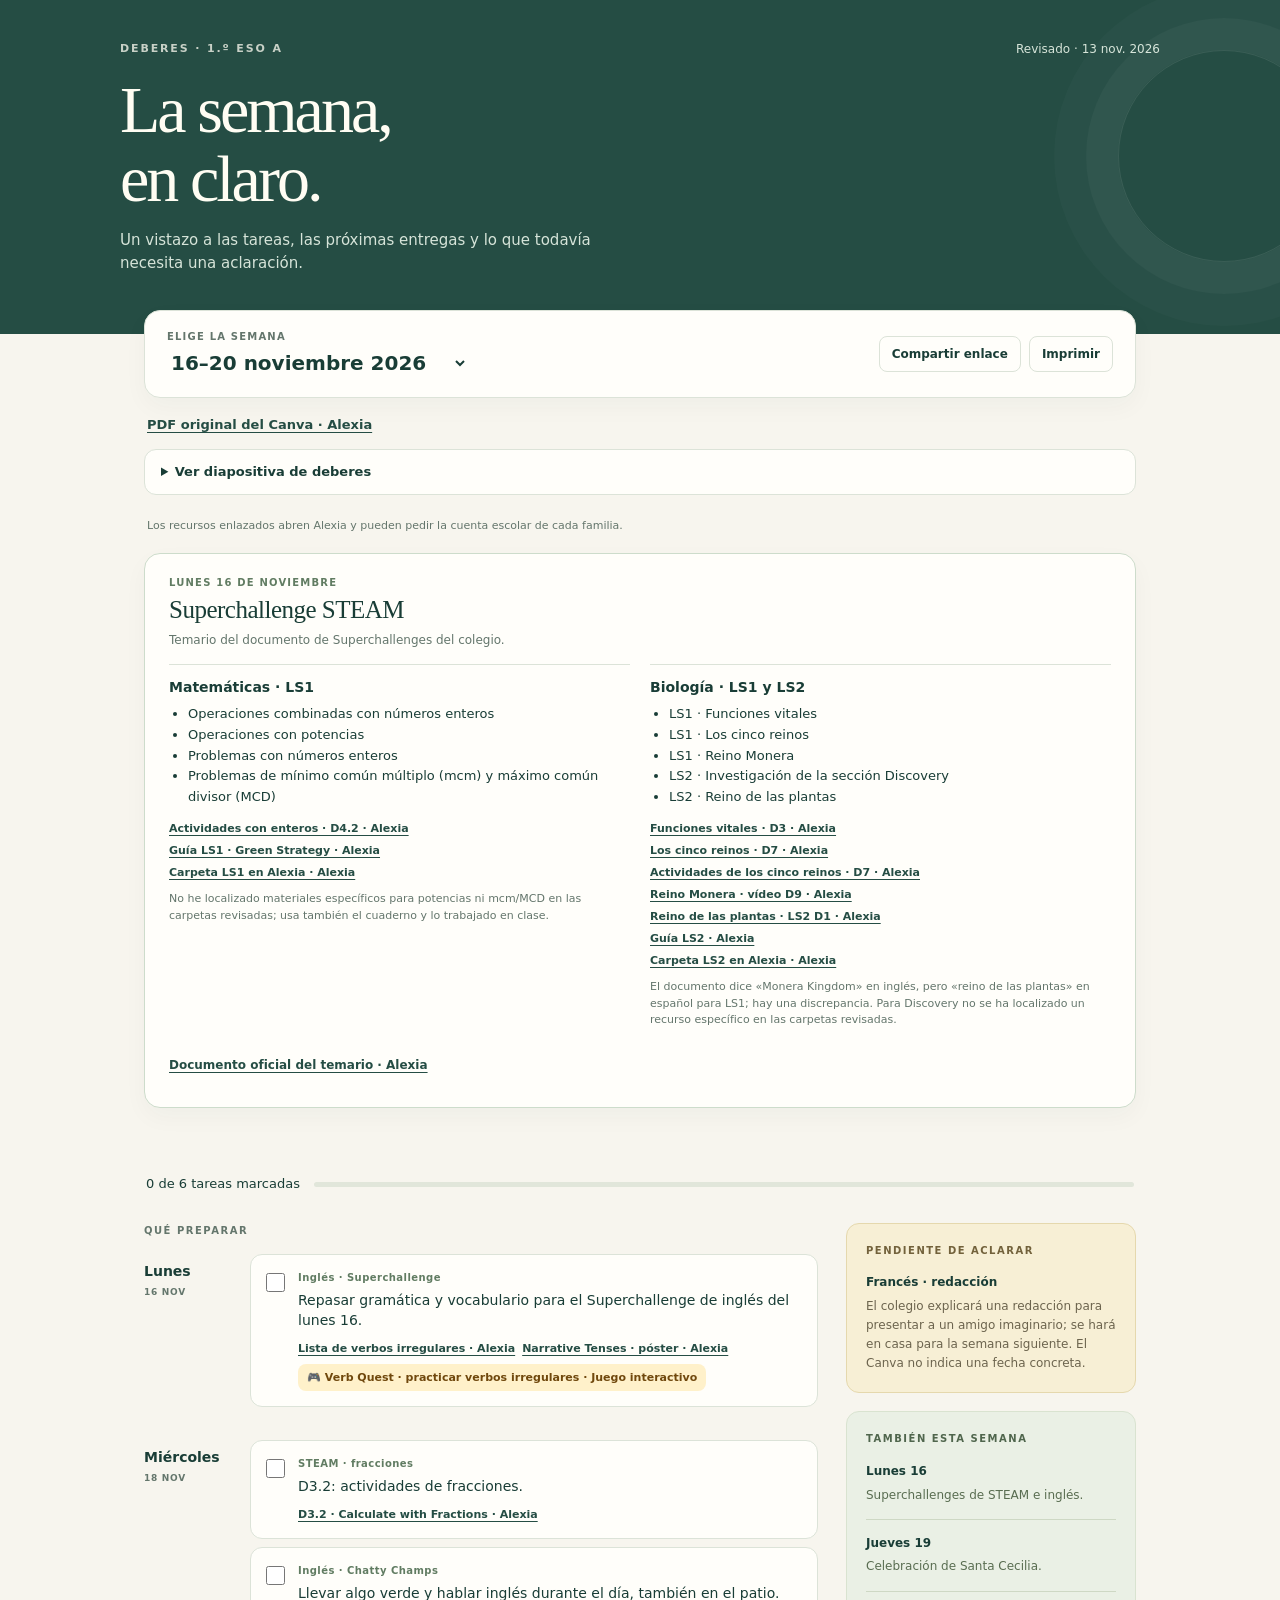
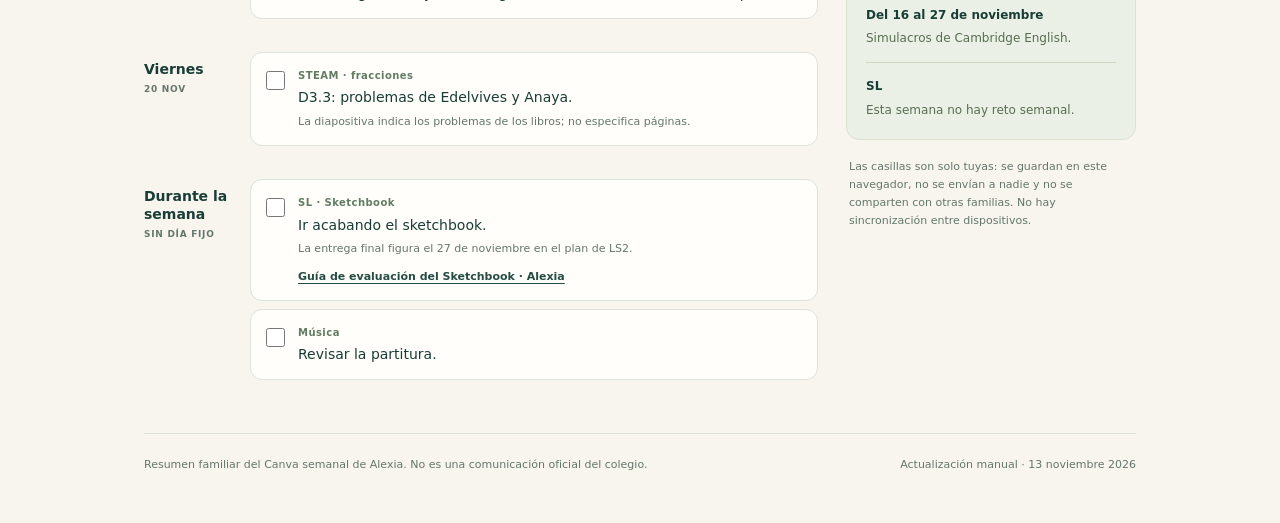
==== commit 68fe2259: "Describe Verb Quest as an interactive game" ====
--- a/index.html
+++ b/index.html
@@ -6,7 +6,7 @@
 
 .challenge-card{margin:18px 0 22px;padding:21px 24px;background:#fffefa;border:1px solid #cddccb;border-radius:16px;box-shadow:0 9px 25px #193d3609}.challenge-card h2{font:400 25px/1.15 Georgia,serif;letter-spacing:-.02em;text-transform:none;color:#193d36;margin:6px 0}.challenge-card .challenge-date{font-size:10px;letter-spacing:.12em;text-transform:uppercase;color:#617c62;font-weight:750}.challenge-card .challenge-intro{font-size:12px;color:#64766c;margin:5px 0 15px}.challenge-grid{display:grid;grid-template-columns:repeat(2,minmax(0,1fr));gap:20px}.challenge-group{border-top:1px solid #dce3d8;padding-top:12px}.challenge-group h3{font-size:14px;margin:0 0 5px}.challenge-group ul{margin:0;padding-left:19px;font-size:13px;line-height:1.6}.challenge-group .resources{display:grid;gap:5px;margin-top:12px}.challenge-group .note{margin-top:10px}.challenge-source{margin-top:16px;font-size:12px}.challenge-source a{color:#254d44;font-weight:650;text-underline-offset:3px}@media(max-width:740px){.challenge-card{padding:18px}.challenge-grid{grid-template-columns:1fr;gap:14px}}
 </style><script data-goatcounter="https://quifago-deberes.goatcounter.com/count" async src="https://gc.zgo.at/count.js"></script></head><body><header><div class="wrap"><div class="topline"><span class="eyebrow">Deberes · 1.º ESO A</span><span>Revisado · 13 nov. 2026</span></div><h1>La semana,<br>en claro.</h1><p>Un vistazo a las tareas, las próximas entregas y lo que todavía necesita una aclaración.</p></div></header><main><section class="toolbar" aria-label="Semana y opciones"><div class="weekpick"><label for="week">Elige la semana</label><select id="week"></select></div><div class="actions"><button id="share" type="button">Compartir enlace</button><button id="print" type="button">Imprimir</button></div></section><div class="source-links"><a id="pdfLink" target="_blank" rel="noopener noreferrer">PDF original del Canva · Alexia</a></div><details class="slide-card"><summary>Ver diapositiva de deberes</summary><a id="slideLink" target="_blank" rel="noopener noreferrer"><img id="slideImage" alt="Diapositiva original de deberes del Canva semanal"></a></details><p class="resource-help">Los recursos enlazados abren Alexia y pueden pedir la cuenta escolar de cada familia.</p><div id="steam-challenge"></div><div id="feedback" role="status" aria-live="polite"></div><div class="progress"><p id="progressText"></p><div class="bar" role="progressbar" aria-label="Tareas completadas" aria-valuemin="0" aria-valuemax="100" aria-valuenow="0"><span id="progressBar"></span></div></div><div class="layout"><section aria-label="Lista de deberes"><h2>Qué preparar</h2><div id="tasks"></div></section><aside id="aside"></aside></div><footer><span>Resumen familiar del Canva semanal de Alexia. No es una comunicación oficial del colegio.</span><span>Actualización manual · 13 noviembre 2026</span></footer></main>
-<script id="homework-data" type="application/json">[{"id": "2026-11-16", "label": "16–20 noviembre", "year": "2026", "context": "Semana próxima", "sections": [{"day": "Lunes", "date": "16 NOV", "items": [{"id": "20261116-english-superchallenge", "subject": "Inglés · Superchallenge", "text": "Repasar gramática y vocabulario para el Superchallenge de inglés del lunes 16.", "resources": [{"label": "Lista de verbos irregulares", "url": "https://homeschool.alexiaclassroom.com/pluginfile.php/89100/mod_folder/content/0/LS2/IRREGULAR%20VERBS.pdf?forcedownload=1"}, {"label": "Narrative Tenses · póster", "url": "https://homeschool.alexiaclassroom.com/pluginfile.php/89100/mod_folder/content/0/LS2/Narrative%20Tenses%20Poster.png?forcedownload=1"}, {"label": "Verb Quest · practicar verbos irregulares", "url": "https://quifago.github.io/verb-quest/", "credit": "Creado por Quique"}]}]}, {"day": "Miércoles", "date": "18 NOV", "items": [{"id": "20261118-steam-d32", "subject": "STEAM · fracciones", "text": "D3.2: actividades de fracciones.", "resources": [{"label": "D3.2 · Calculate with Fractions", "url": "https://homeschool.alexiaclassroom.com/pluginfile.php/93800/mod_folder/content/0/ACTIVITIES/1st%20ESO%20LS2_D3.2%20Calculate%20with%20Fractions%20%28Activities%29.pdf?forcedownload=1"}]}, {"id": "20261118-chatty-champs", "subject": "Inglés · Chatty Champs", "text": "Llevar algo verde y hablar inglés durante el día, también en el patio."}]}, {"day": "Viernes", "date": "20 NOV", "items": [{"id": "20261120-steam-d33", "subject": "STEAM · fracciones", "text": "D3.3: problemas de Edelvives y Anaya.", "note": "La diapositiva indica los problemas de los libros; no especifica páginas."}]}, {"day": "Durante la semana", "date": "SIN DÍA FIJO", "items": [{"id": "20261116-sl-sketchbook", "subject": "SL · Sketchbook", "text": "Ir acabando el sketchbook.", "note": "La entrega final figura el 27 de noviembre en el plan de LS2.", "resources": [{"label": "Guía de evaluación del Sketchbook", "url": "https://homeschool.alexiaclassroom.com/pluginfile.php/93612/mod_resource/content/1/1%C2%BA%20ESO%20sketchbook.pdf"}]}, {"id": "20261116-music-score", "subject": "Música", "text": "Revisar la partitura."}]}], "clarifications": [{"title": "Francés · redacción", "text": "El colegio explicará una redacción para presentar a un amigo imaginario; se hará en casa para la semana siguiente. El Canva no indica una fecha concreta."}], "notices": [{"title": "Lunes 16", "text": "Superchallenges de STEAM e inglés."}, {"title": "Jueves 19", "text": "Celebración de Santa Cecilia."}, {"title": "Del 16 al 27 de noviembre", "text": "Simulacros de Cambridge English."}, {"title": "SL", "text": "Esta semana no hay reto semanal."}], "canvaUrl": "https://homeschool.alexiaclassroom.com/pluginfile.php/92160/mod_folder/content/0/NOVEMBER/1st%20-%2016-2011%20CANVA%20SEMANAL.pdf", "screenshot": "assets/deberes-16-20-nov.png", "steamChallenge": {"title": "Superchallenge STEAM", "when": "Lunes 16 de noviembre", "intro": "Temario del documento de Superchallenges del colegio.", "groups": [{"title": "Matemáticas · LS1", "topics": ["Operaciones combinadas con números enteros", "Operaciones con potencias", "Problemas con números enteros", "Problemas de mínimo común múltiplo (mcm) y máximo común divisor (MCD)"], "resources": [{"label": "Actividades con enteros · D4.2", "url": "https://homeschool.alexiaclassroom.com/pluginfile.php/88647/mod_folder/content/0/Activities/1st%20ESO%20LS1%20Green%20Strategy_D4.2%20Activities%20with%20Integers.pdf?forcedownload=1"}, {"label": "Guía LS1 · Green Strategy", "url": "https://homeschool.alexiaclassroom.com/pluginfile.php/88647/mod_folder/content/0/1st%20ESO%20LS1%20Green%20Strategy_Guide.pdf?forcedownload=1"}, {"label": "Carpeta LS1 en Alexia", "url": "https://homeschool.alexiaclassroom.com/mod/folder/view.php?id=43760"}], "note": "No he localizado materiales específicos para potencias ni mcm/MCD en las carpetas revisadas; usa también el cuaderno y lo trabajado en clase."}, {"title": "Biología · LS1 y LS2", "topics": ["LS1 · Funciones vitales", "LS1 · Los cinco reinos", "LS1 · Reino Monera", "LS2 · Investigación de la sección Discovery", "LS2 · Reino de las plantas"], "resources": [{"label": "Funciones vitales · D3", "url": "https://homeschool.alexiaclassroom.com/pluginfile.php/88647/mod_folder/content/0/Learning%20Resources/1st%20ESO%20LS1%20Green%20Strategy_D3%20Life%20Functions.pdf?forcedownload=1"}, {"label": "Los cinco reinos · D7", "url": "https://homeschool.alexiaclassroom.com/pluginfile.php/88647/mod_folder/content/0/Learning%20Resources/1st%20ESO%20LS1%20Green%20Strategy_D7%20The%205%20Kingdoms.pdf?forcedownload=1"}, {"label": "Actividades de los cinco reinos · D7", "url": "https://homeschool.alexiaclassroom.com/pluginfile.php/88647/mod_folder/content/0/Activities/1st%20ESO%20LS1%20Green%20Strategy_D7%20The%205%20Kingdoms%20Activities.pdf?forcedownload=1"}, {"label": "Reino Monera · vídeo D9", "url": "https://homeschool.alexiaclassroom.com/pluginfile.php/88647/mod_folder/content/0/Learning%20Resources/1st%20ESO%20LS1%20Green%20Strategy_D9%20Monera%20Kingdom_video.mp4?forcedownload=1"}, {"label": "Reino de las plantas · LS2 D1", "url": "https://homeschool.alexiaclassroom.com/pluginfile.php/93800/mod_folder/content/0/LEARNING%20RESOURCES/1st%20ESO%20LS2_D1%20Plant%20Kingdom.pdf?forcedownload=1"}, {"label": "Guía LS2", "url": "https://homeschool.alexiaclassroom.com/pluginfile.php/93800/mod_folder/content/0/1st%20ESO%20LS2_Guide.pdf?forcedownload=1"}, {"label": "Carpeta LS2 en Alexia", "url": "https://homeschool.alexiaclassroom.com/mod/folder/view.php?id=44433"}], "note": "El documento dice «Monera Kingdom» en inglés, pero «reino de las plantas» en español para LS1; hay una discrepancia. Para Discovery no se ha localizado un recurso específico en las carpetas revisadas."}], "source": {"label": "Documento oficial del temario · Alexia", "url": "https://homeschool.alexiaclassroom.com/pluginfile.php/93757/mod_folder/content/0/1ST%20TERM/26-27%201%C2%BA%20ESO%20-%201%C2%BAEV%20SUPERCHALLENGES%20.pdf?forcedownload=1"}}}, {"id": "2026-11-09", "label": "9–13 noviembre", "year": "2026", "context": "Semana anterior", "sections": [{"day": "Fin de semana", "date": "7–8 NOV", "items": [{"id": "french-notes", "subject": "Francés · LS2", "text": "Terminar de pasar los apuntes de LS2 al cuaderno.", "note": "Son los apuntes de la fotocopia entregada en clase."}]}, {"day": "Lunes", "date": "9 NOV", "items": [{"id": "steam-anaya", "subject": "STEAM", "text": "D2.2: ejercicios Anaya y D2.3: problemas Anaya (CB).", "resources": [{"label": "D2.2 · Jewellery Workshop Math Challenge", "url": "https://homeschool.alexiaclassroom.com/pluginfile.php/88647/mod_folder/content/0/Activities/1st%20ESO%20LS1%20Green%20Strategy_D2.2%20Jewellery%20Workshop%20Math%20Challenge%20%28EN%29.pdf?forcedownload=1"}, {"label": "D2.3 · Operations with Natural Numbers", "url": "https://homeschool.alexiaclassroom.com/pluginfile.php/88647/mod_folder/content/0/Activities/1st%20ESO%20LS1%20Green%20Strategy_D2.3%20Operations%20with%20Natural%20Numbers.pdf?forcedownload=1"}], "note": "Los enlaces son material relacionado con D2.2 y D2.3. La tarea del Canva pide los ejercicios y problemas de Anaya en el cuaderno; estos PDF no los sustituyen."}, {"id": "halloween-pendiente", "subject": "SL · Halloween", "text": "Terminar las actividades de adjetivos de Halloween, solo si no se hicieron la semana anterior.", "note": "3 adjetivos de 3 personajes; crear un personaje con un dibujo y describirlo en 4–5 líneas. El Canva vuelve a incluirlo sin aclarar si es texto de la semana anterior.", "resources": [{"label": "Esquema de adjetivos", "url": "https://homeschool.alexiaclassroom.com/pluginfile.php/88852/mod_folder/content/0/Recursos%20aprendizaje/Esquema%20adjectius.pdf?forcedownload=1"}]}]}, {"day": "Lunes / martes", "date": "9–10 NOV", "items": [{"id": "english-verbs", "subject": "Inglés", "text": "Repasar los verbos irregulares.", "note": "El Canva indica Monday/Tuesday, sin asignar un día concreto a 1.º A.", "resources": [{"label": "Lista de verbos irregulares", "url": "https://homeschool.alexiaclassroom.com/pluginfile.php/89100/mod_folder/content/0/LS2/IRREGULAR%20VERBS.pdf?forcedownload=1"}]}]}, {"day": "Jueves", "date": "12 NOV", "items": [{"id": "french-challenge", "subject": "Francés", "text": "Repasar LS2 para el Super Challenge del jueves 12.", "note": "Repasar el cuaderno y los apuntes LS2. No se ha localizado un recurso LS2 específico en las carpetas revisadas."}]}, {"day": "Viernes", "date": "13 NOV", "items": [{"id": "sl-challenge", "subject": "Socio-lingüístico · SL", "text": "Estudiar para el Superchallenge del viernes 13.", "resources": [{"label": "Entrenamiento Challenge · SL", "url": "https://homeschool.alexiaclassroom.com/pluginfile.php/93717/mod_folder/content/0/Entrenamiento%20Challenge%20.pdf?forcedownload=1"}]}, {"id": "valenciano-cap4", "subject": "Valenciano · 1.º A", "text": "Leer el capítulo 4 de «Llegendes Valencianes» y hacer las actividades de la propuesta didáctica.", "note": "Capítulo 4 confirmado por la familia. Usar el libro y la propuesta didáctica de clase; no se ha localizado esa propuesta en las carpetas revisadas."}]}, {"day": "Durante la semana", "date": "SIN DÍA FIJO", "items": [{"id": "english-writing", "subject": "Inglés", "text": "Hacer la redacción creativa en el cuaderno usando past simple y past perfect simple.", "note": "No se indica día de entrega.", "resources": [{"label": "Narrative Tenses · póster", "url": "https://homeschool.alexiaclassroom.com/pluginfile.php/89100/mod_folder/content/0/LS2/Narrative%20Tenses%20Poster.png?forcedownload=1"}]}, {"id": "music-score", "subject": "Música", "text": "Revisar la partitura.", "note": "Usar la partitura de clase; no se ha localizado una copia relacionada en las carpetas revisadas."}]}, {"day": "Para más adelante", "date": "16 / 27 NOV", "items": [{"id": "english-challenge", "subject": "Inglés · lunes 16", "text": "Repasar gramática y vocabulario para el English Challenge del 16 de noviembre.", "note": "Material de apoyo de LS2 para el repaso; seguir también lo trabajado en el cuaderno.", "resources": [{"label": "Lista de verbos irregulares", "url": "https://homeschool.alexiaclassroom.com/pluginfile.php/89100/mod_folder/content/0/LS2/IRREGULAR%20VERBS.pdf?forcedownload=1"}, {"label": "Narrative Tenses · póster", "url": "https://homeschool.alexiaclassroom.com/pluginfile.php/89100/mod_folder/content/0/LS2/Narrative%20Tenses%20Poster.png?forcedownload=1"}]}, {"id": "sketchbook", "subject": "Sketchbook · viernes 27", "text": "Preparar la última entrega del Sketchbook para el 27 de noviembre.", "resources": [{"label": "Guía de evaluación del Sketchbook", "url": "https://homeschool.alexiaclassroom.com/pluginfile.php/93612/mod_resource/content/1/1%C2%BA%20ESO%20sketchbook.pdf"}]}]}], "clarifications": [{"title": "Indicaciones posiblemente arrastradas", "text": "Deberes aún muestra «MARTES 3/10: Entrenamiento Challenge», una fecha que no coincide con esta semana. No se asigna una nueva fecha a esa indicación."}], "notices": [{"title": "Miércoles 11", "text": "Salida al Jardín Botánico y Jumpyard."}, {"title": "Reto semanal de SL", "text": "La diapositiva SL indica que esta semana no hay."}], "canvaUrl": "https://homeschool.alexiaclassroom.com/pluginfile.php/92160/mod_folder/content/0/NOVEMBER/1st%20-%209-1311%20CANVA%20SEMANAL.pdf", "screenshot": "assets/deberes-9-13-nov.png"}, {"id": "2026-11-02", "label": "2–6 noviembre", "year": "2026", "context": "Semana anterior", "sections": [{"day": "Lunes", "date": "2 NOV", "items": [{"id": "french-ls1", "subject": "Francés", "text": "Repasar el cuaderno LS1 de francés.", "note": "Deber del fin de semana. La autocorrección de 1.º A está prevista para el lunes; no se indica hacerla en casa."}, {"id": "halloween", "subject": "SL · Halloween", "text": "Terminar las actividades de adjetivos.", "note": "3 adjetivos de 3 personajes; crear un personaje con un dibujo y describirlo en 4–5 líneas.", "resources": [{"label": "Esquema de adjetivos", "url": "https://homeschool.alexiaclassroom.com/pluginfile.php/88852/mod_folder/content/0/Recursos%20aprendizaje/Esquema%20adjectius.pdf?forcedownload=1"}]}]}, {"day": "Martes", "date": "3 NOV", "items": [{"id": "newspaper", "subject": "Periódico para SL", "text": "Llevar un periódico."}, {"id": "notebooks", "subject": "Revisión de cuadernos de SL", "text": "Llevar los cuadernos preparados para la revisión.", "resources": [{"label": "Guía de corrección de libretas · SL", "url": "https://homeschool.alexiaclassroom.com/pluginfile.php/88852/mod_folder/content/0/1%C2%BAESO%20LS%20Correcci%C3%B3n%20libretas.pdf?forcedownload=1"}]}]}, {"day": "Miércoles", "date": "4 NOV", "items": [{"id": "english-day", "subject": "English day", "text": "Llevar algo verde y hablar inglés."}]}, {"day": "Viernes", "date": "6 NOV", "items": [{"id": "steam-d1", "subject": "STEAM", "text": "Entregar D1: «Is a Carnivorous Plant an Animal».", "note": "La entrega está confirmada. La ficha específica no se ha localizado en las carpetas revisadas."}]}, {"day": "Durante la semana", "date": "SIN DÍA FIJO", "items": [{"id": "sl-news", "subject": "SL · Reto semanal", "text": "Buscar una noticia real que no lo parezca e inventar otra."}, {"id": "podcast", "subject": "Inglés", "text": "Terminar de crear y grabar el podcast."}, {"id": "reading", "subject": "Lectura", "text": "Continuar Oliver Twist."}, {"id": "music", "subject": "Música", "text": "Revisar la partitura.", "note": "Usar la partitura de clase."}]}], "clarifications": [{"title": "Trabajo final LS1", "text": "Figura «MARTES 3/10», una fecha que no coincide con esta semana; no se da por confirmada una corrección."}], "notices": [{"title": "Llegendes Valencianes", "text": "La lectura indicada es el capítulo 4 y sus actividades de la propuesta didáctica, confirmado por la familia."}], "canvaUrl": "https://homeschool.alexiaclassroom.com/pluginfile.php/92160/mod_folder/content/0/NOVEMBER/1st%20-%202%20-%20611%20CANVA%20SEMANAL.pdf", "screenshot": "assets/deberes-2-6-nov.png"}]</script><script>
+<script id="homework-data" type="application/json">[{"id": "2026-11-16", "label": "16–20 noviembre", "year": "2026", "context": "Semana próxima", "sections": [{"day": "Lunes", "date": "16 NOV", "items": [{"id": "20261116-english-superchallenge", "subject": "Inglés · Superchallenge", "text": "Repasar gramática y vocabulario para el Superchallenge de inglés del lunes 16.", "resources": [{"label": "Lista de verbos irregulares", "url": "https://homeschool.alexiaclassroom.com/pluginfile.php/89100/mod_folder/content/0/LS2/IRREGULAR%20VERBS.pdf?forcedownload=1"}, {"label": "Narrative Tenses · póster", "url": "https://homeschool.alexiaclassroom.com/pluginfile.php/89100/mod_folder/content/0/LS2/Narrative%20Tenses%20Poster.png?forcedownload=1"}, {"label": "Verb Quest · practicar verbos irregulares", "url": "https://quifago.github.io/verb-quest/", "credit": "Juego interactivo"}]}]}, {"day": "Miércoles", "date": "18 NOV", "items": [{"id": "20261118-steam-d32", "subject": "STEAM · fracciones", "text": "D3.2: actividades de fracciones.", "resources": [{"label": "D3.2 · Calculate with Fractions", "url": "https://homeschool.alexiaclassroom.com/pluginfile.php/93800/mod_folder/content/0/ACTIVITIES/1st%20ESO%20LS2_D3.2%20Calculate%20with%20Fractions%20%28Activities%29.pdf?forcedownload=1"}]}, {"id": "20261118-chatty-champs", "subject": "Inglés · Chatty Champs", "text": "Llevar algo verde y hablar inglés durante el día, también en el patio."}]}, {"day": "Viernes", "date": "20 NOV", "items": [{"id": "20261120-steam-d33", "subject": "STEAM · fracciones", "text": "D3.3: problemas de Edelvives y Anaya.", "note": "La diapositiva indica los problemas de los libros; no especifica páginas."}]}, {"day": "Durante la semana", "date": "SIN DÍA FIJO", "items": [{"id": "20261116-sl-sketchbook", "subject": "SL · Sketchbook", "text": "Ir acabando el sketchbook.", "note": "La entrega final figura el 27 de noviembre en el plan de LS2.", "resources": [{"label": "Guía de evaluación del Sketchbook", "url": "https://homeschool.alexiaclassroom.com/pluginfile.php/93612/mod_resource/content/1/1%C2%BA%20ESO%20sketchbook.pdf"}]}, {"id": "20261116-music-score", "subject": "Música", "text": "Revisar la partitura."}]}], "clarifications": [{"title": "Francés · redacción", "text": "El colegio explicará una redacción para presentar a un amigo imaginario; se hará en casa para la semana siguiente. El Canva no indica una fecha concreta."}], "notices": [{"title": "Lunes 16", "text": "Superchallenges de STEAM e inglés."}, {"title": "Jueves 19", "text": "Celebración de Santa Cecilia."}, {"title": "Del 16 al 27 de noviembre", "text": "Simulacros de Cambridge English."}, {"title": "SL", "text": "Esta semana no hay reto semanal."}], "canvaUrl": "https://homeschool.alexiaclassroom.com/pluginfile.php/92160/mod_folder/content/0/NOVEMBER/1st%20-%2016-2011%20CANVA%20SEMANAL.pdf", "screenshot": "assets/deberes-16-20-nov.png", "steamChallenge": {"title": "Superchallenge STEAM", "when": "Lunes 16 de noviembre", "intro": "Temario del documento de Superchallenges del colegio.", "groups": [{"title": "Matemáticas · LS1", "topics": ["Operaciones combinadas con números enteros", "Operaciones con potencias", "Problemas con números enteros", "Problemas de mínimo común múltiplo (mcm) y máximo común divisor (MCD)"], "resources": [{"label": "Actividades con enteros · D4.2", "url": "https://homeschool.alexiaclassroom.com/pluginfile.php/88647/mod_folder/content/0/Activities/1st%20ESO%20LS1%20Green%20Strategy_D4.2%20Activities%20with%20Integers.pdf?forcedownload=1"}, {"label": "Guía LS1 · Green Strategy", "url": "https://homeschool.alexiaclassroom.com/pluginfile.php/88647/mod_folder/content/0/1st%20ESO%20LS1%20Green%20Strategy_Guide.pdf?forcedownload=1"}, {"label": "Carpeta LS1 en Alexia", "url": "https://homeschool.alexiaclassroom.com/mod/folder/view.php?id=43760"}], "note": "No he localizado materiales específicos para potencias ni mcm/MCD en las carpetas revisadas; usa también el cuaderno y lo trabajado en clase."}, {"title": "Biología · LS1 y LS2", "topics": ["LS1 · Funciones vitales", "LS1 · Los cinco reinos", "LS1 · Reino Monera", "LS2 · Investigación de la sección Discovery", "LS2 · Reino de las plantas"], "resources": [{"label": "Funciones vitales · D3", "url": "https://homeschool.alexiaclassroom.com/pluginfile.php/88647/mod_folder/content/0/Learning%20Resources/1st%20ESO%20LS1%20Green%20Strategy_D3%20Life%20Functions.pdf?forcedownload=1"}, {"label": "Los cinco reinos · D7", "url": "https://homeschool.alexiaclassroom.com/pluginfile.php/88647/mod_folder/content/0/Learning%20Resources/1st%20ESO%20LS1%20Green%20Strategy_D7%20The%205%20Kingdoms.pdf?forcedownload=1"}, {"label": "Actividades de los cinco reinos · D7", "url": "https://homeschool.alexiaclassroom.com/pluginfile.php/88647/mod_folder/content/0/Activities/1st%20ESO%20LS1%20Green%20Strategy_D7%20The%205%20Kingdoms%20Activities.pdf?forcedownload=1"}, {"label": "Reino Monera · vídeo D9", "url": "https://homeschool.alexiaclassroom.com/pluginfile.php/88647/mod_folder/content/0/Learning%20Resources/1st%20ESO%20LS1%20Green%20Strategy_D9%20Monera%20Kingdom_video.mp4?forcedownload=1"}, {"label": "Reino de las plantas · LS2 D1", "url": "https://homeschool.alexiaclassroom.com/pluginfile.php/93800/mod_folder/content/0/LEARNING%20RESOURCES/1st%20ESO%20LS2_D1%20Plant%20Kingdom.pdf?forcedownload=1"}, {"label": "Guía LS2", "url": "https://homeschool.alexiaclassroom.com/pluginfile.php/93800/mod_folder/content/0/1st%20ESO%20LS2_Guide.pdf?forcedownload=1"}, {"label": "Carpeta LS2 en Alexia", "url": "https://homeschool.alexiaclassroom.com/mod/folder/view.php?id=44433"}], "note": "El documento dice «Monera Kingdom» en inglés, pero «reino de las plantas» en español para LS1; hay una discrepancia. Para Discovery no se ha localizado un recurso específico en las carpetas revisadas."}], "source": {"label": "Documento oficial del temario · Alexia", "url": "https://homeschool.alexiaclassroom.com/pluginfile.php/93757/mod_folder/content/0/1ST%20TERM/26-27%201%C2%BA%20ESO%20-%201%C2%BAEV%20SUPERCHALLENGES%20.pdf?forcedownload=1"}}}, {"id": "2026-11-09", "label": "9–13 noviembre", "year": "2026", "context": "Semana anterior", "sections": [{"day": "Fin de semana", "date": "7–8 NOV", "items": [{"id": "french-notes", "subject": "Francés · LS2", "text": "Terminar de pasar los apuntes de LS2 al cuaderno.", "note": "Son los apuntes de la fotocopia entregada en clase."}]}, {"day": "Lunes", "date": "9 NOV", "items": [{"id": "steam-anaya", "subject": "STEAM", "text": "D2.2: ejercicios Anaya y D2.3: problemas Anaya (CB).", "resources": [{"label": "D2.2 · Jewellery Workshop Math Challenge", "url": "https://homeschool.alexiaclassroom.com/pluginfile.php/88647/mod_folder/content/0/Activities/1st%20ESO%20LS1%20Green%20Strategy_D2.2%20Jewellery%20Workshop%20Math%20Challenge%20%28EN%29.pdf?forcedownload=1"}, {"label": "D2.3 · Operations with Natural Numbers", "url": "https://homeschool.alexiaclassroom.com/pluginfile.php/88647/mod_folder/content/0/Activities/1st%20ESO%20LS1%20Green%20Strategy_D2.3%20Operations%20with%20Natural%20Numbers.pdf?forcedownload=1"}], "note": "Los enlaces son material relacionado con D2.2 y D2.3. La tarea del Canva pide los ejercicios y problemas de Anaya en el cuaderno; estos PDF no los sustituyen."}, {"id": "halloween-pendiente", "subject": "SL · Halloween", "text": "Terminar las actividades de adjetivos de Halloween, solo si no se hicieron la semana anterior.", "note": "3 adjetivos de 3 personajes; crear un personaje con un dibujo y describirlo en 4–5 líneas. El Canva vuelve a incluirlo sin aclarar si es texto de la semana anterior.", "resources": [{"label": "Esquema de adjetivos", "url": "https://homeschool.alexiaclassroom.com/pluginfile.php/88852/mod_folder/content/0/Recursos%20aprendizaje/Esquema%20adjectius.pdf?forcedownload=1"}]}]}, {"day": "Lunes / martes", "date": "9–10 NOV", "items": [{"id": "english-verbs", "subject": "Inglés", "text": "Repasar los verbos irregulares.", "note": "El Canva indica Monday/Tuesday, sin asignar un día concreto a 1.º A.", "resources": [{"label": "Lista de verbos irregulares", "url": "https://homeschool.alexiaclassroom.com/pluginfile.php/89100/mod_folder/content/0/LS2/IRREGULAR%20VERBS.pdf?forcedownload=1"}]}]}, {"day": "Jueves", "date": "12 NOV", "items": [{"id": "french-challenge", "subject": "Francés", "text": "Repasar LS2 para el Super Challenge del jueves 12.", "note": "Repasar el cuaderno y los apuntes LS2. No se ha localizado un recurso LS2 específico en las carpetas revisadas."}]}, {"day": "Viernes", "date": "13 NOV", "items": [{"id": "sl-challenge", "subject": "Socio-lingüístico · SL", "text": "Estudiar para el Superchallenge del viernes 13.", "resources": [{"label": "Entrenamiento Challenge · SL", "url": "https://homeschool.alexiaclassroom.com/pluginfile.php/93717/mod_folder/content/0/Entrenamiento%20Challenge%20.pdf?forcedownload=1"}]}, {"id": "valenciano-cap4", "subject": "Valenciano · 1.º A", "text": "Leer el capítulo 4 de «Llegendes Valencianes» y hacer las actividades de la propuesta didáctica.", "note": "Capítulo 4 confirmado por la familia. Usar el libro y la propuesta didáctica de clase; no se ha localizado esa propuesta en las carpetas revisadas."}]}, {"day": "Durante la semana", "date": "SIN DÍA FIJO", "items": [{"id": "english-writing", "subject": "Inglés", "text": "Hacer la redacción creativa en el cuaderno usando past simple y past perfect simple.", "note": "No se indica día de entrega.", "resources": [{"label": "Narrative Tenses · póster", "url": "https://homeschool.alexiaclassroom.com/pluginfile.php/89100/mod_folder/content/0/LS2/Narrative%20Tenses%20Poster.png?forcedownload=1"}]}, {"id": "music-score", "subject": "Música", "text": "Revisar la partitura.", "note": "Usar la partitura de clase; no se ha localizado una copia relacionada en las carpetas revisadas."}]}, {"day": "Para más adelante", "date": "16 / 27 NOV", "items": [{"id": "english-challenge", "subject": "Inglés · lunes 16", "text": "Repasar gramática y vocabulario para el English Challenge del 16 de noviembre.", "note": "Material de apoyo de LS2 para el repaso; seguir también lo trabajado en el cuaderno.", "resources": [{"label": "Lista de verbos irregulares", "url": "https://homeschool.alexiaclassroom.com/pluginfile.php/89100/mod_folder/content/0/LS2/IRREGULAR%20VERBS.pdf?forcedownload=1"}, {"label": "Narrative Tenses · póster", "url": "https://homeschool.alexiaclassroom.com/pluginfile.php/89100/mod_folder/content/0/LS2/Narrative%20Tenses%20Poster.png?forcedownload=1"}]}, {"id": "sketchbook", "subject": "Sketchbook · viernes 27", "text": "Preparar la última entrega del Sketchbook para el 27 de noviembre.", "resources": [{"label": "Guía de evaluación del Sketchbook", "url": "https://homeschool.alexiaclassroom.com/pluginfile.php/93612/mod_resource/content/1/1%C2%BA%20ESO%20sketchbook.pdf"}]}]}], "clarifications": [{"title": "Indicaciones posiblemente arrastradas", "text": "Deberes aún muestra «MARTES 3/10: Entrenamiento Challenge», una fecha que no coincide con esta semana. No se asigna una nueva fecha a esa indicación."}], "notices": [{"title": "Miércoles 11", "text": "Salida al Jardín Botánico y Jumpyard."}, {"title": "Reto semanal de SL", "text": "La diapositiva SL indica que esta semana no hay."}], "canvaUrl": "https://homeschool.alexiaclassroom.com/pluginfile.php/92160/mod_folder/content/0/NOVEMBER/1st%20-%209-1311%20CANVA%20SEMANAL.pdf", "screenshot": "assets/deberes-9-13-nov.png"}, {"id": "2026-11-02", "label": "2–6 noviembre", "year": "2026", "context": "Semana anterior", "sections": [{"day": "Lunes", "date": "2 NOV", "items": [{"id": "french-ls1", "subject": "Francés", "text": "Repasar el cuaderno LS1 de francés.", "note": "Deber del fin de semana. La autocorrección de 1.º A está prevista para el lunes; no se indica hacerla en casa."}, {"id": "halloween", "subject": "SL · Halloween", "text": "Terminar las actividades de adjetivos.", "note": "3 adjetivos de 3 personajes; crear un personaje con un dibujo y describirlo en 4–5 líneas.", "resources": [{"label": "Esquema de adjetivos", "url": "https://homeschool.alexiaclassroom.com/pluginfile.php/88852/mod_folder/content/0/Recursos%20aprendizaje/Esquema%20adjectius.pdf?forcedownload=1"}]}]}, {"day": "Martes", "date": "3 NOV", "items": [{"id": "newspaper", "subject": "Periódico para SL", "text": "Llevar un periódico."}, {"id": "notebooks", "subject": "Revisión de cuadernos de SL", "text": "Llevar los cuadernos preparados para la revisión.", "resources": [{"label": "Guía de corrección de libretas · SL", "url": "https://homeschool.alexiaclassroom.com/pluginfile.php/88852/mod_folder/content/0/1%C2%BAESO%20LS%20Correcci%C3%B3n%20libretas.pdf?forcedownload=1"}]}]}, {"day": "Miércoles", "date": "4 NOV", "items": [{"id": "english-day", "subject": "English day", "text": "Llevar algo verde y hablar inglés."}]}, {"day": "Viernes", "date": "6 NOV", "items": [{"id": "steam-d1", "subject": "STEAM", "text": "Entregar D1: «Is a Carnivorous Plant an Animal».", "note": "La entrega está confirmada. La ficha específica no se ha localizado en las carpetas revisadas."}]}, {"day": "Durante la semana", "date": "SIN DÍA FIJO", "items": [{"id": "sl-news", "subject": "SL · Reto semanal", "text": "Buscar una noticia real que no lo parezca e inventar otra."}, {"id": "podcast", "subject": "Inglés", "text": "Terminar de crear y grabar el podcast."}, {"id": "reading", "subject": "Lectura", "text": "Continuar Oliver Twist."}, {"id": "music", "subject": "Música", "text": "Revisar la partitura.", "note": "Usar la partitura de clase."}]}], "clarifications": [{"title": "Trabajo final LS1", "text": "Figura «MARTES 3/10», una fecha que no coincide con esta semana; no se da por confirmada una corrección."}], "notices": [{"title": "Llegendes Valencianes", "text": "La lectura indicada es el capítulo 4 y sus actividades de la propuesta didáctica, confirmado por la familia."}], "canvaUrl": "https://homeschool.alexiaclassroom.com/pluginfile.php/92160/mod_folder/content/0/NOVEMBER/1st%20-%202%20-%20611%20CANVA%20SEMANAL.pdf", "screenshot": "assets/deberes-2-6-nov.png"}]</script><script>
 'use strict';
 const weeks=JSON.parse(document.getElementById('homework-data').textContent);const weekSelect=document.getElementById('week');let current=weeks[0];let marks={};try{marks=JSON.parse(localStorage.getItem('deberes-familia-v1')||'{}')}catch(e){marks={}}
 function el(tag,cls,text){const n=document.createElement(tag);if(cls)n.className=cls;if(text!==undefined)n.textContent=text;return n}
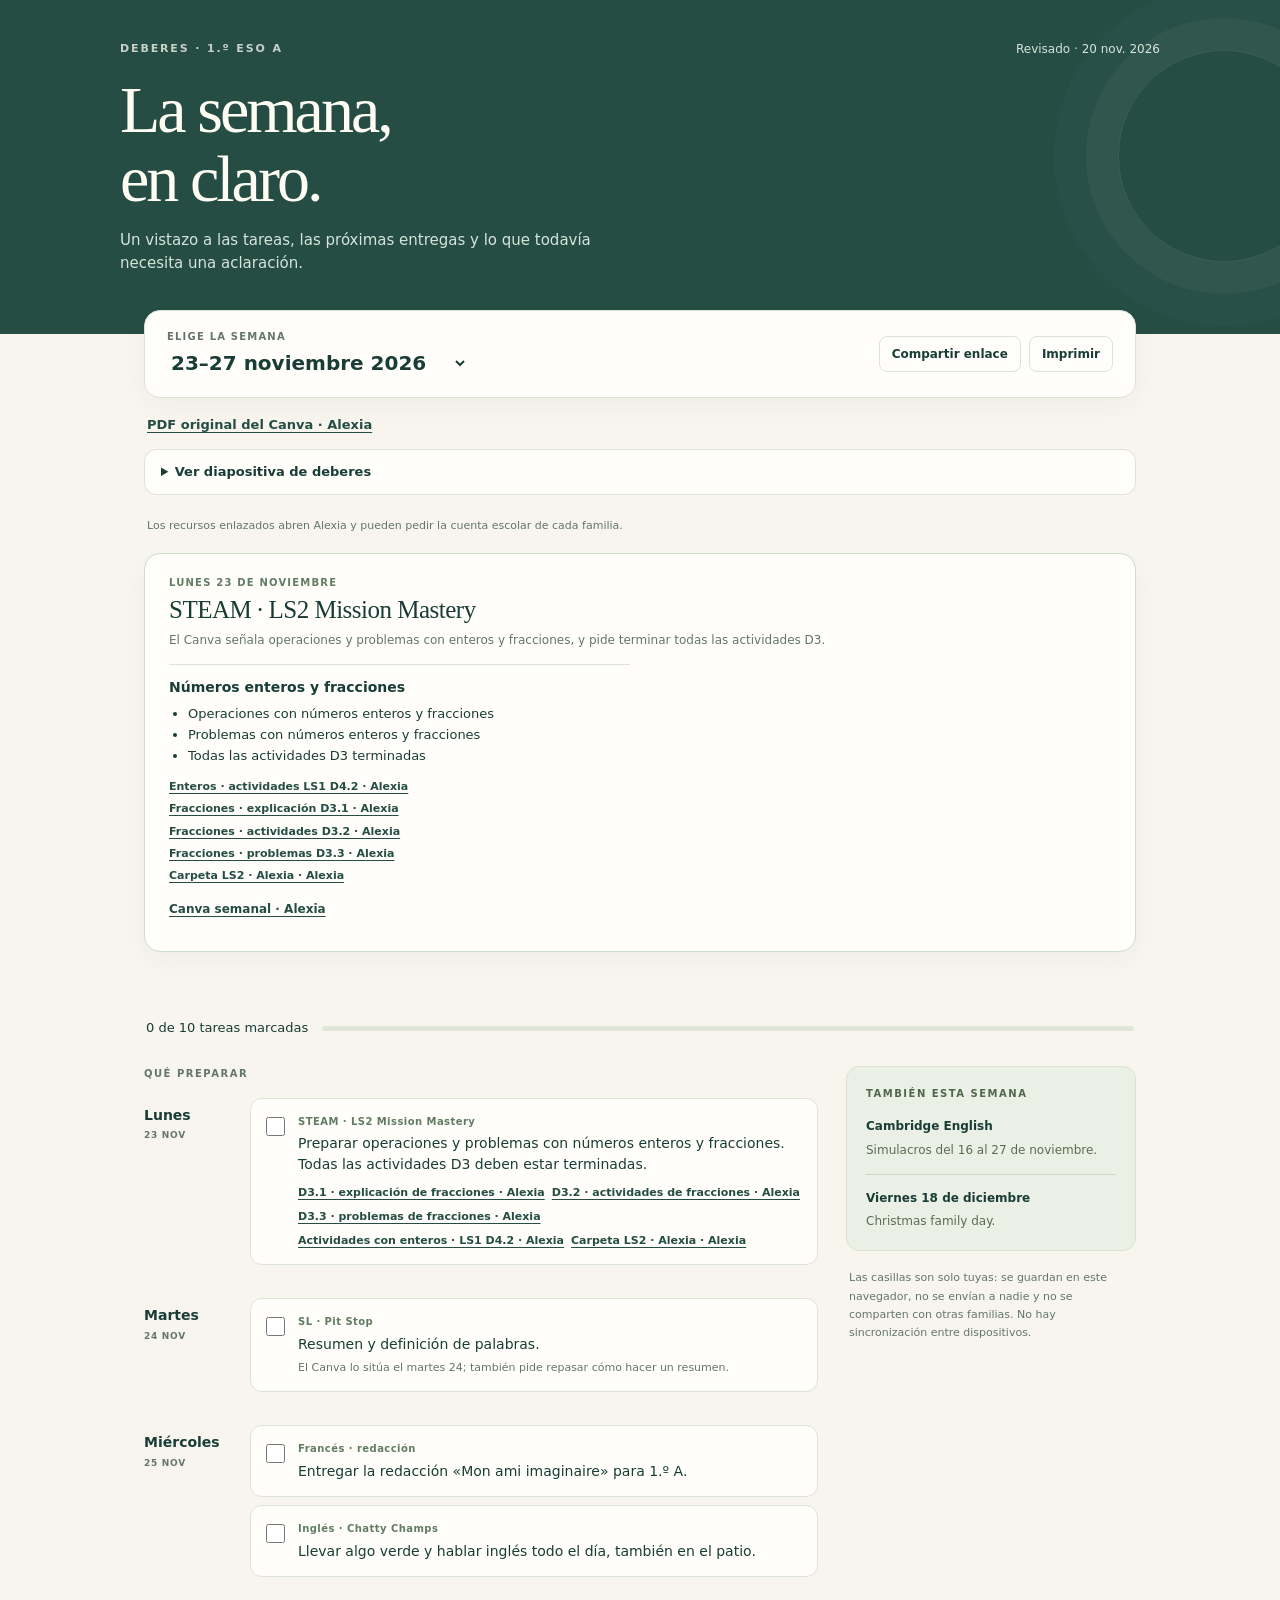
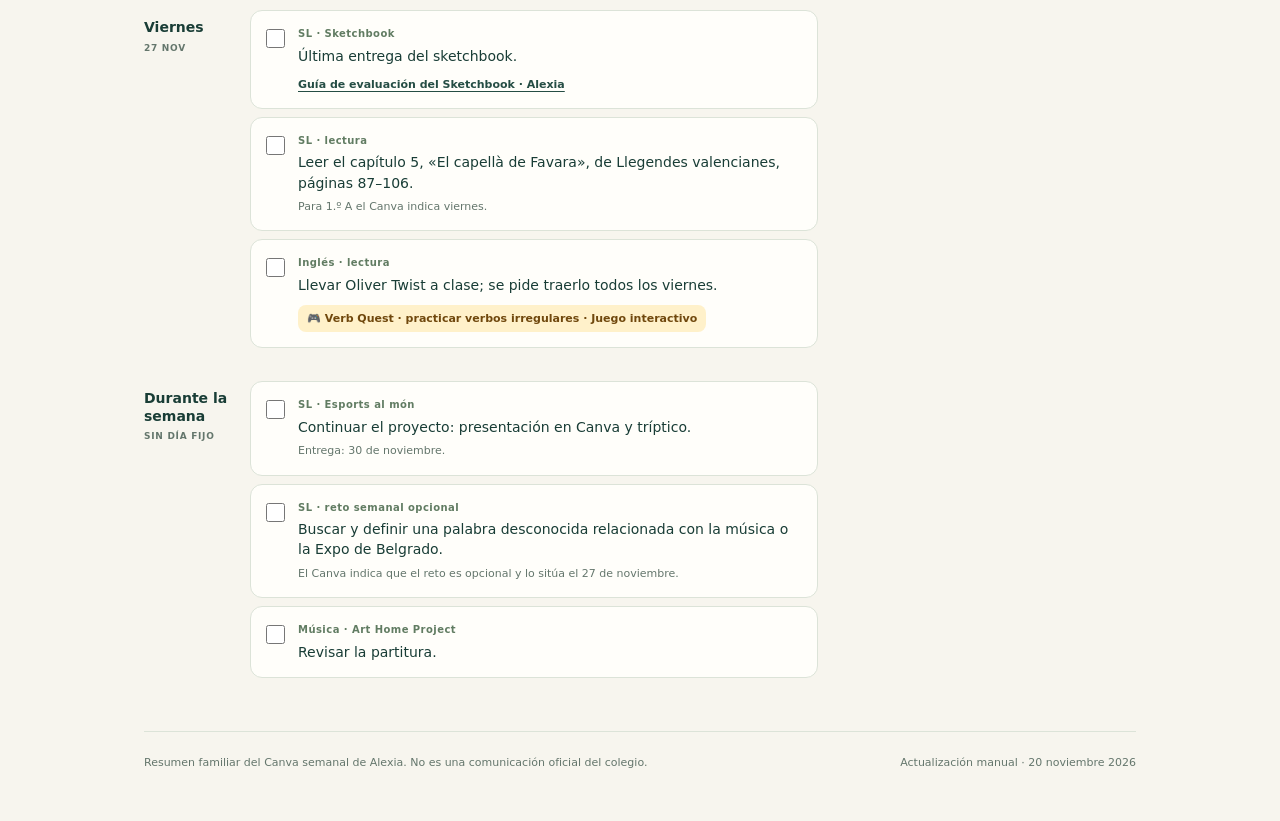
==== commit 0f6e9b9c: "Add homework for November 23 to 27" ====
--- a/index.html
+++ b/index.html
@@ -5,8 +5,8 @@
 .resources{display:flex;flex-wrap:wrap;gap:7px;margin-top:10px}.resources a,.source-links a{color:#254d44;font-size:11px;font-weight:650;text-decoration:underline;text-underline-offset:3px}.resources a.resource-own{background:#fff1ca;color:#70480d;border-radius:8px;padding:5px 9px;text-decoration:none}.source-links{display:flex;gap:18px;flex-wrap:wrap;margin:17px 3px 8px}.source-links a{font-size:13px}.slide-card{margin:14px 0 22px;background:var(--card);border:1px solid var(--line);border-radius:12px;padding:12px 16px}.slide-card summary{cursor:pointer;font-size:13px;font-weight:650}.slide-card img{display:block;width:100%;height:auto;margin:12px auto 0;border-radius:7px}.resource-help{font-size:11px;color:var(--muted);margin:0 3px 14px}a:focus-visible,summary:focus-visible{outline:3px solid #cca84c;outline-offset:4px}@media print{.slide-card,.source-links,.resource-help{display:none}}
 
 .challenge-card{margin:18px 0 22px;padding:21px 24px;background:#fffefa;border:1px solid #cddccb;border-radius:16px;box-shadow:0 9px 25px #193d3609}.challenge-card h2{font:400 25px/1.15 Georgia,serif;letter-spacing:-.02em;text-transform:none;color:#193d36;margin:6px 0}.challenge-card .challenge-date{font-size:10px;letter-spacing:.12em;text-transform:uppercase;color:#617c62;font-weight:750}.challenge-card .challenge-intro{font-size:12px;color:#64766c;margin:5px 0 15px}.challenge-grid{display:grid;grid-template-columns:repeat(2,minmax(0,1fr));gap:20px}.challenge-group{border-top:1px solid #dce3d8;padding-top:12px}.challenge-group h3{font-size:14px;margin:0 0 5px}.challenge-group ul{margin:0;padding-left:19px;font-size:13px;line-height:1.6}.challenge-group .resources{display:grid;gap:5px;margin-top:12px}.challenge-group .note{margin-top:10px}.challenge-source{margin-top:16px;font-size:12px}.challenge-source a{color:#254d44;font-weight:650;text-underline-offset:3px}@media(max-width:740px){.challenge-card{padding:18px}.challenge-grid{grid-template-columns:1fr;gap:14px}}
-</style><script data-goatcounter="https://quifago-deberes.goatcounter.com/count" async src="https://gc.zgo.at/count.js"></script></head><body><header><div class="wrap"><div class="topline"><span class="eyebrow">Deberes · 1.º ESO A</span><span>Revisado · 13 nov. 2026</span></div><h1>La semana,<br>en claro.</h1><p>Un vistazo a las tareas, las próximas entregas y lo que todavía necesita una aclaración.</p></div></header><main><section class="toolbar" aria-label="Semana y opciones"><div class="weekpick"><label for="week">Elige la semana</label><select id="week"></select></div><div class="actions"><button id="share" type="button">Compartir enlace</button><button id="print" type="button">Imprimir</button></div></section><div class="source-links"><a id="pdfLink" target="_blank" rel="noopener noreferrer">PDF original del Canva · Alexia</a></div><details class="slide-card"><summary>Ver diapositiva de deberes</summary><a id="slideLink" target="_blank" rel="noopener noreferrer"><img id="slideImage" alt="Diapositiva original de deberes del Canva semanal"></a></details><p class="resource-help">Los recursos enlazados abren Alexia y pueden pedir la cuenta escolar de cada familia.</p><div id="steam-challenge"></div><div id="feedback" role="status" aria-live="polite"></div><div class="progress"><p id="progressText"></p><div class="bar" role="progressbar" aria-label="Tareas completadas" aria-valuemin="0" aria-valuemax="100" aria-valuenow="0"><span id="progressBar"></span></div></div><div class="layout"><section aria-label="Lista de deberes"><h2>Qué preparar</h2><div id="tasks"></div></section><aside id="aside"></aside></div><footer><span>Resumen familiar del Canva semanal de Alexia. No es una comunicación oficial del colegio.</span><span>Actualización manual · 13 noviembre 2026</span></footer></main>
-<script id="homework-data" type="application/json">[{"id": "2026-11-16", "label": "16–20 noviembre", "year": "2026", "context": "Semana próxima", "sections": [{"day": "Lunes", "date": "16 NOV", "items": [{"id": "20261116-english-superchallenge", "subject": "Inglés · Superchallenge", "text": "Repasar gramática y vocabulario para el Superchallenge de inglés del lunes 16.", "resources": [{"label": "Lista de verbos irregulares", "url": "https://homeschool.alexiaclassroom.com/pluginfile.php/89100/mod_folder/content/0/LS2/IRREGULAR%20VERBS.pdf?forcedownload=1"}, {"label": "Narrative Tenses · póster", "url": "https://homeschool.alexiaclassroom.com/pluginfile.php/89100/mod_folder/content/0/LS2/Narrative%20Tenses%20Poster.png?forcedownload=1"}, {"label": "Verb Quest · practicar verbos irregulares", "url": "https://quifago.github.io/verb-quest/", "credit": "Juego interactivo"}]}]}, {"day": "Miércoles", "date": "18 NOV", "items": [{"id": "20261118-steam-d32", "subject": "STEAM · fracciones", "text": "D3.2: actividades de fracciones.", "resources": [{"label": "D3.2 · Calculate with Fractions", "url": "https://homeschool.alexiaclassroom.com/pluginfile.php/93800/mod_folder/content/0/ACTIVITIES/1st%20ESO%20LS2_D3.2%20Calculate%20with%20Fractions%20%28Activities%29.pdf?forcedownload=1"}]}, {"id": "20261118-chatty-champs", "subject": "Inglés · Chatty Champs", "text": "Llevar algo verde y hablar inglés durante el día, también en el patio."}]}, {"day": "Viernes", "date": "20 NOV", "items": [{"id": "20261120-steam-d33", "subject": "STEAM · fracciones", "text": "D3.3: problemas de Edelvives y Anaya.", "note": "La diapositiva indica los problemas de los libros; no especifica páginas."}]}, {"day": "Durante la semana", "date": "SIN DÍA FIJO", "items": [{"id": "20261116-sl-sketchbook", "subject": "SL · Sketchbook", "text": "Ir acabando el sketchbook.", "note": "La entrega final figura el 27 de noviembre en el plan de LS2.", "resources": [{"label": "Guía de evaluación del Sketchbook", "url": "https://homeschool.alexiaclassroom.com/pluginfile.php/93612/mod_resource/content/1/1%C2%BA%20ESO%20sketchbook.pdf"}]}, {"id": "20261116-music-score", "subject": "Música", "text": "Revisar la partitura."}]}], "clarifications": [{"title": "Francés · redacción", "text": "El colegio explicará una redacción para presentar a un amigo imaginario; se hará en casa para la semana siguiente. El Canva no indica una fecha concreta."}], "notices": [{"title": "Lunes 16", "text": "Superchallenges de STEAM e inglés."}, {"title": "Jueves 19", "text": "Celebración de Santa Cecilia."}, {"title": "Del 16 al 27 de noviembre", "text": "Simulacros de Cambridge English."}, {"title": "SL", "text": "Esta semana no hay reto semanal."}], "canvaUrl": "https://homeschool.alexiaclassroom.com/pluginfile.php/92160/mod_folder/content/0/NOVEMBER/1st%20-%2016-2011%20CANVA%20SEMANAL.pdf", "screenshot": "assets/deberes-16-20-nov.png", "steamChallenge": {"title": "Superchallenge STEAM", "when": "Lunes 16 de noviembre", "intro": "Temario del documento de Superchallenges del colegio.", "groups": [{"title": "Matemáticas · LS1", "topics": ["Operaciones combinadas con números enteros", "Operaciones con potencias", "Problemas con números enteros", "Problemas de mínimo común múltiplo (mcm) y máximo común divisor (MCD)"], "resources": [{"label": "Actividades con enteros · D4.2", "url": "https://homeschool.alexiaclassroom.com/pluginfile.php/88647/mod_folder/content/0/Activities/1st%20ESO%20LS1%20Green%20Strategy_D4.2%20Activities%20with%20Integers.pdf?forcedownload=1"}, {"label": "Guía LS1 · Green Strategy", "url": "https://homeschool.alexiaclassroom.com/pluginfile.php/88647/mod_folder/content/0/1st%20ESO%20LS1%20Green%20Strategy_Guide.pdf?forcedownload=1"}, {"label": "Carpeta LS1 en Alexia", "url": "https://homeschool.alexiaclassroom.com/mod/folder/view.php?id=43760"}], "note": "No he localizado materiales específicos para potencias ni mcm/MCD en las carpetas revisadas; usa también el cuaderno y lo trabajado en clase."}, {"title": "Biología · LS1 y LS2", "topics": ["LS1 · Funciones vitales", "LS1 · Los cinco reinos", "LS1 · Reino Monera", "LS2 · Investigación de la sección Discovery", "LS2 · Reino de las plantas"], "resources": [{"label": "Funciones vitales · D3", "url": "https://homeschool.alexiaclassroom.com/pluginfile.php/88647/mod_folder/content/0/Learning%20Resources/1st%20ESO%20LS1%20Green%20Strategy_D3%20Life%20Functions.pdf?forcedownload=1"}, {"label": "Los cinco reinos · D7", "url": "https://homeschool.alexiaclassroom.com/pluginfile.php/88647/mod_folder/content/0/Learning%20Resources/1st%20ESO%20LS1%20Green%20Strategy_D7%20The%205%20Kingdoms.pdf?forcedownload=1"}, {"label": "Actividades de los cinco reinos · D7", "url": "https://homeschool.alexiaclassroom.com/pluginfile.php/88647/mod_folder/content/0/Activities/1st%20ESO%20LS1%20Green%20Strategy_D7%20The%205%20Kingdoms%20Activities.pdf?forcedownload=1"}, {"label": "Reino Monera · vídeo D9", "url": "https://homeschool.alexiaclassroom.com/pluginfile.php/88647/mod_folder/content/0/Learning%20Resources/1st%20ESO%20LS1%20Green%20Strategy_D9%20Monera%20Kingdom_video.mp4?forcedownload=1"}, {"label": "Reino de las plantas · LS2 D1", "url": "https://homeschool.alexiaclassroom.com/pluginfile.php/93800/mod_folder/content/0/LEARNING%20RESOURCES/1st%20ESO%20LS2_D1%20Plant%20Kingdom.pdf?forcedownload=1"}, {"label": "Guía LS2", "url": "https://homeschool.alexiaclassroom.com/pluginfile.php/93800/mod_folder/content/0/1st%20ESO%20LS2_Guide.pdf?forcedownload=1"}, {"label": "Carpeta LS2 en Alexia", "url": "https://homeschool.alexiaclassroom.com/mod/folder/view.php?id=44433"}], "note": "El documento dice «Monera Kingdom» en inglés, pero «reino de las plantas» en español para LS1; hay una discrepancia. Para Discovery no se ha localizado un recurso específico en las carpetas revisadas."}], "source": {"label": "Documento oficial del temario · Alexia", "url": "https://homeschool.alexiaclassroom.com/pluginfile.php/93757/mod_folder/content/0/1ST%20TERM/26-27%201%C2%BA%20ESO%20-%201%C2%BAEV%20SUPERCHALLENGES%20.pdf?forcedownload=1"}}}, {"id": "2026-11-09", "label": "9–13 noviembre", "year": "2026", "context": "Semana anterior", "sections": [{"day": "Fin de semana", "date": "7–8 NOV", "items": [{"id": "french-notes", "subject": "Francés · LS2", "text": "Terminar de pasar los apuntes de LS2 al cuaderno.", "note": "Son los apuntes de la fotocopia entregada en clase."}]}, {"day": "Lunes", "date": "9 NOV", "items": [{"id": "steam-anaya", "subject": "STEAM", "text": "D2.2: ejercicios Anaya y D2.3: problemas Anaya (CB).", "resources": [{"label": "D2.2 · Jewellery Workshop Math Challenge", "url": "https://homeschool.alexiaclassroom.com/pluginfile.php/88647/mod_folder/content/0/Activities/1st%20ESO%20LS1%20Green%20Strategy_D2.2%20Jewellery%20Workshop%20Math%20Challenge%20%28EN%29.pdf?forcedownload=1"}, {"label": "D2.3 · Operations with Natural Numbers", "url": "https://homeschool.alexiaclassroom.com/pluginfile.php/88647/mod_folder/content/0/Activities/1st%20ESO%20LS1%20Green%20Strategy_D2.3%20Operations%20with%20Natural%20Numbers.pdf?forcedownload=1"}], "note": "Los enlaces son material relacionado con D2.2 y D2.3. La tarea del Canva pide los ejercicios y problemas de Anaya en el cuaderno; estos PDF no los sustituyen."}, {"id": "halloween-pendiente", "subject": "SL · Halloween", "text": "Terminar las actividades de adjetivos de Halloween, solo si no se hicieron la semana anterior.", "note": "3 adjetivos de 3 personajes; crear un personaje con un dibujo y describirlo en 4–5 líneas. El Canva vuelve a incluirlo sin aclarar si es texto de la semana anterior.", "resources": [{"label": "Esquema de adjetivos", "url": "https://homeschool.alexiaclassroom.com/pluginfile.php/88852/mod_folder/content/0/Recursos%20aprendizaje/Esquema%20adjectius.pdf?forcedownload=1"}]}]}, {"day": "Lunes / martes", "date": "9–10 NOV", "items": [{"id": "english-verbs", "subject": "Inglés", "text": "Repasar los verbos irregulares.", "note": "El Canva indica Monday/Tuesday, sin asignar un día concreto a 1.º A.", "resources": [{"label": "Lista de verbos irregulares", "url": "https://homeschool.alexiaclassroom.com/pluginfile.php/89100/mod_folder/content/0/LS2/IRREGULAR%20VERBS.pdf?forcedownload=1"}]}]}, {"day": "Jueves", "date": "12 NOV", "items": [{"id": "french-challenge", "subject": "Francés", "text": "Repasar LS2 para el Super Challenge del jueves 12.", "note": "Repasar el cuaderno y los apuntes LS2. No se ha localizado un recurso LS2 específico en las carpetas revisadas."}]}, {"day": "Viernes", "date": "13 NOV", "items": [{"id": "sl-challenge", "subject": "Socio-lingüístico · SL", "text": "Estudiar para el Superchallenge del viernes 13.", "resources": [{"label": "Entrenamiento Challenge · SL", "url": "https://homeschool.alexiaclassroom.com/pluginfile.php/93717/mod_folder/content/0/Entrenamiento%20Challenge%20.pdf?forcedownload=1"}]}, {"id": "valenciano-cap4", "subject": "Valenciano · 1.º A", "text": "Leer el capítulo 4 de «Llegendes Valencianes» y hacer las actividades de la propuesta didáctica.", "note": "Capítulo 4 confirmado por la familia. Usar el libro y la propuesta didáctica de clase; no se ha localizado esa propuesta en las carpetas revisadas."}]}, {"day": "Durante la semana", "date": "SIN DÍA FIJO", "items": [{"id": "english-writing", "subject": "Inglés", "text": "Hacer la redacción creativa en el cuaderno usando past simple y past perfect simple.", "note": "No se indica día de entrega.", "resources": [{"label": "Narrative Tenses · póster", "url": "https://homeschool.alexiaclassroom.com/pluginfile.php/89100/mod_folder/content/0/LS2/Narrative%20Tenses%20Poster.png?forcedownload=1"}]}, {"id": "music-score", "subject": "Música", "text": "Revisar la partitura.", "note": "Usar la partitura de clase; no se ha localizado una copia relacionada en las carpetas revisadas."}]}, {"day": "Para más adelante", "date": "16 / 27 NOV", "items": [{"id": "english-challenge", "subject": "Inglés · lunes 16", "text": "Repasar gramática y vocabulario para el English Challenge del 16 de noviembre.", "note": "Material de apoyo de LS2 para el repaso; seguir también lo trabajado en el cuaderno.", "resources": [{"label": "Lista de verbos irregulares", "url": "https://homeschool.alexiaclassroom.com/pluginfile.php/89100/mod_folder/content/0/LS2/IRREGULAR%20VERBS.pdf?forcedownload=1"}, {"label": "Narrative Tenses · póster", "url": "https://homeschool.alexiaclassroom.com/pluginfile.php/89100/mod_folder/content/0/LS2/Narrative%20Tenses%20Poster.png?forcedownload=1"}]}, {"id": "sketchbook", "subject": "Sketchbook · viernes 27", "text": "Preparar la última entrega del Sketchbook para el 27 de noviembre.", "resources": [{"label": "Guía de evaluación del Sketchbook", "url": "https://homeschool.alexiaclassroom.com/pluginfile.php/93612/mod_resource/content/1/1%C2%BA%20ESO%20sketchbook.pdf"}]}]}], "clarifications": [{"title": "Indicaciones posiblemente arrastradas", "text": "Deberes aún muestra «MARTES 3/10: Entrenamiento Challenge», una fecha que no coincide con esta semana. No se asigna una nueva fecha a esa indicación."}], "notices": [{"title": "Miércoles 11", "text": "Salida al Jardín Botánico y Jumpyard."}, {"title": "Reto semanal de SL", "text": "La diapositiva SL indica que esta semana no hay."}], "canvaUrl": "https://homeschool.alexiaclassroom.com/pluginfile.php/92160/mod_folder/content/0/NOVEMBER/1st%20-%209-1311%20CANVA%20SEMANAL.pdf", "screenshot": "assets/deberes-9-13-nov.png"}, {"id": "2026-11-02", "label": "2–6 noviembre", "year": "2026", "context": "Semana anterior", "sections": [{"day": "Lunes", "date": "2 NOV", "items": [{"id": "french-ls1", "subject": "Francés", "text": "Repasar el cuaderno LS1 de francés.", "note": "Deber del fin de semana. La autocorrección de 1.º A está prevista para el lunes; no se indica hacerla en casa."}, {"id": "halloween", "subject": "SL · Halloween", "text": "Terminar las actividades de adjetivos.", "note": "3 adjetivos de 3 personajes; crear un personaje con un dibujo y describirlo en 4–5 líneas.", "resources": [{"label": "Esquema de adjetivos", "url": "https://homeschool.alexiaclassroom.com/pluginfile.php/88852/mod_folder/content/0/Recursos%20aprendizaje/Esquema%20adjectius.pdf?forcedownload=1"}]}]}, {"day": "Martes", "date": "3 NOV", "items": [{"id": "newspaper", "subject": "Periódico para SL", "text": "Llevar un periódico."}, {"id": "notebooks", "subject": "Revisión de cuadernos de SL", "text": "Llevar los cuadernos preparados para la revisión.", "resources": [{"label": "Guía de corrección de libretas · SL", "url": "https://homeschool.alexiaclassroom.com/pluginfile.php/88852/mod_folder/content/0/1%C2%BAESO%20LS%20Correcci%C3%B3n%20libretas.pdf?forcedownload=1"}]}]}, {"day": "Miércoles", "date": "4 NOV", "items": [{"id": "english-day", "subject": "English day", "text": "Llevar algo verde y hablar inglés."}]}, {"day": "Viernes", "date": "6 NOV", "items": [{"id": "steam-d1", "subject": "STEAM", "text": "Entregar D1: «Is a Carnivorous Plant an Animal».", "note": "La entrega está confirmada. La ficha específica no se ha localizado en las carpetas revisadas."}]}, {"day": "Durante la semana", "date": "SIN DÍA FIJO", "items": [{"id": "sl-news", "subject": "SL · Reto semanal", "text": "Buscar una noticia real que no lo parezca e inventar otra."}, {"id": "podcast", "subject": "Inglés", "text": "Terminar de crear y grabar el podcast."}, {"id": "reading", "subject": "Lectura", "text": "Continuar Oliver Twist."}, {"id": "music", "subject": "Música", "text": "Revisar la partitura.", "note": "Usar la partitura de clase."}]}], "clarifications": [{"title": "Trabajo final LS1", "text": "Figura «MARTES 3/10», una fecha que no coincide con esta semana; no se da por confirmada una corrección."}], "notices": [{"title": "Llegendes Valencianes", "text": "La lectura indicada es el capítulo 4 y sus actividades de la propuesta didáctica, confirmado por la familia."}], "canvaUrl": "https://homeschool.alexiaclassroom.com/pluginfile.php/92160/mod_folder/content/0/NOVEMBER/1st%20-%202%20-%20611%20CANVA%20SEMANAL.pdf", "screenshot": "assets/deberes-2-6-nov.png"}]</script><script>
+</style><script data-goatcounter="https://quifago-deberes.goatcounter.com/count" async src="https://gc.zgo.at/count.js"></script></head><body><header><div class="wrap"><div class="topline"><span class="eyebrow">Deberes · 1.º ESO A</span><span>Revisado · 20 nov. 2026</span></div><h1>La semana,<br>en claro.</h1><p>Un vistazo a las tareas, las próximas entregas y lo que todavía necesita una aclaración.</p></div></header><main><section class="toolbar" aria-label="Semana y opciones"><div class="weekpick"><label for="week">Elige la semana</label><select id="week"></select></div><div class="actions"><button id="share" type="button">Compartir enlace</button><button id="print" type="button">Imprimir</button></div></section><div class="source-links"><a id="pdfLink" target="_blank" rel="noopener noreferrer">PDF original del Canva · Alexia</a></div><details class="slide-card"><summary>Ver diapositiva de deberes</summary><a id="slideLink" target="_blank" rel="noopener noreferrer"><img id="slideImage" alt="Diapositiva original de deberes del Canva semanal"></a></details><p class="resource-help">Los recursos enlazados abren Alexia y pueden pedir la cuenta escolar de cada familia.</p><div id="steam-challenge"></div><div id="feedback" role="status" aria-live="polite"></div><div class="progress"><p id="progressText"></p><div class="bar" role="progressbar" aria-label="Tareas completadas" aria-valuemin="0" aria-valuemax="100" aria-valuenow="0"><span id="progressBar"></span></div></div><div class="layout"><section aria-label="Lista de deberes"><h2>Qué preparar</h2><div id="tasks"></div></section><aside id="aside"></aside></div><footer><span>Resumen familiar del Canva semanal de Alexia. No es una comunicación oficial del colegio.</span><span>Actualización manual · 20 noviembre 2026</span></footer></main>
+<script id="homework-data" type="application/json">[{"id": "2026-11-23", "label": "23–27 noviembre", "year": "2026", "context": "Semana próxima", "sections": [{"day": "Lunes", "date": "23 NOV", "items": [{"id": "20261123-steam-mastery", "subject": "STEAM · LS2 Mission Mastery", "text": "Preparar operaciones y problemas con números enteros y fracciones. Todas las actividades D3 deben estar terminadas.", "resources": [{"label": "D3.1 · explicación de fracciones", "url": "https://homeschool.alexiaclassroom.com/pluginfile.php/93800/mod_folder/content/0/LEARNING%20RESOURCES/1st%20ESO%20LS2_D3.1%20Calculate%20with%20Fractions.pdf?forcedownload=1"}, {"label": "D3.2 · actividades de fracciones", "url": "https://homeschool.alexiaclassroom.com/pluginfile.php/93800/mod_folder/content/0/ACTIVITIES/1st%20ESO%20LS2_D3.2%20Calculate%20with%20Fractions%20%28Activities%29.pdf?forcedownload=1"}, {"label": "D3.3 · problemas de fracciones", "url": "https://homeschool.alexiaclassroom.com/pluginfile.php/93800/mod_folder/content/0/ACTIVITIES/1st%20ESO%20LS2_D3.3%20Problems%20with%20Fractions.pdf?forcedownload=1"}, {"label": "Actividades con enteros · LS1 D4.2", "url": "https://homeschool.alexiaclassroom.com/pluginfile.php/88647/mod_folder/content/0/Activities/1st%20ESO%20LS1%20Green%20Strategy_D4.2%20Activities%20with%20Integers.pdf?forcedownload=1"}, {"label": "Carpeta LS2 · Alexia", "url": "https://homeschool.alexiaclassroom.com/mod/folder/view.php?id=44433"}]}]}, {"day": "Martes", "date": "24 NOV", "items": [{"id": "20261124-sl-pitstop", "subject": "SL · Pit Stop", "text": "Resumen y definición de palabras.", "note": "El Canva lo sitúa el martes 24; también pide repasar cómo hacer un resumen."}]}, {"day": "Miércoles", "date": "25 NOV", "items": [{"id": "20261125-french", "subject": "Francés · redacción", "text": "Entregar la redacción «Mon ami imaginaire» para 1.º A."}, {"id": "20261125-chatty", "subject": "Inglés · Chatty Champs", "text": "Llevar algo verde y hablar inglés todo el día, también en el patio."}]}, {"day": "Viernes", "date": "27 NOV", "items": [{"id": "20261127-sl-sketchbook", "subject": "SL · Sketchbook", "text": "Última entrega del sketchbook.", "resources": [{"label": "Guía de evaluación del Sketchbook", "url": "https://homeschool.alexiaclassroom.com/pluginfile.php/93612/mod_resource/content/1/1%C2%BA%20ESO%20sketchbook.pdf"}]}, {"id": "20261127-sl-lectura", "subject": "SL · lectura", "text": "Leer el capítulo 5, «El capellà de Favara», de Llegendes valencianes, páginas 87–106.", "note": "Para 1.º A el Canva indica viernes."}, {"id": "20261127-oliver", "subject": "Inglés · lectura", "text": "Llevar Oliver Twist a clase; se pide traerlo todos los viernes.", "resources": [{"label": "Verb Quest · practicar verbos irregulares", "url": "https://quifago.github.io/verb-quest/", "credit": "Juego interactivo"}]}]}, {"day": "Durante la semana", "date": "SIN DÍA FIJO", "items": [{"id": "20261123-sl-sports", "subject": "SL · Esports al món", "text": "Continuar el proyecto: presentación en Canva y tríptico.", "note": "Entrega: 30 de noviembre."}, {"id": "20261123-sl-word", "subject": "SL · reto semanal opcional", "text": "Buscar y definir una palabra desconocida relacionada con la música o la Expo de Belgrado.", "note": "El Canva indica que el reto es opcional y lo sitúa el 27 de noviembre."}, {"id": "20261123-music", "subject": "Música · Art Home Project", "text": "Revisar la partitura."}]}], "clarifications": [], "notices": [{"title": "Cambridge English", "text": "Simulacros del 16 al 27 de noviembre."}, {"title": "Viernes 18 de diciembre", "text": "Christmas family day."}], "canvaUrl": "https://homeschool.alexiaclassroom.com/pluginfile.php/92160/mod_folder/content/0/NOVEMBER/1st%20-%2023-2711%20CANVA%20SEMANAL.pdf", "screenshot": "assets/deberes-23-27-nov.png", "steamChallenge": {"title": "STEAM · LS2 Mission Mastery", "when": "Lunes 23 de noviembre", "intro": "El Canva señala operaciones y problemas con enteros y fracciones, y pide terminar todas las actividades D3.", "groups": [{"title": "Números enteros y fracciones", "topics": ["Operaciones con números enteros y fracciones", "Problemas con números enteros y fracciones", "Todas las actividades D3 terminadas"], "resources": [{"label": "Enteros · actividades LS1 D4.2", "url": "https://homeschool.alexiaclassroom.com/pluginfile.php/88647/mod_folder/content/0/Activities/1st%20ESO%20LS1%20Green%20Strategy_D4.2%20Activities%20with%20Integers.pdf?forcedownload=1"}, {"label": "Fracciones · explicación D3.1", "url": "https://homeschool.alexiaclassroom.com/pluginfile.php/93800/mod_folder/content/0/LEARNING%20RESOURCES/1st%20ESO%20LS2_D3.1%20Calculate%20with%20Fractions.pdf?forcedownload=1"}, {"label": "Fracciones · actividades D3.2", "url": "https://homeschool.alexiaclassroom.com/pluginfile.php/93800/mod_folder/content/0/ACTIVITIES/1st%20ESO%20LS2_D3.2%20Calculate%20with%20Fractions%20%28Activities%29.pdf?forcedownload=1"}, {"label": "Fracciones · problemas D3.3", "url": "https://homeschool.alexiaclassroom.com/pluginfile.php/93800/mod_folder/content/0/ACTIVITIES/1st%20ESO%20LS2_D3.3%20Problems%20with%20Fractions.pdf?forcedownload=1"}, {"label": "Carpeta LS2 · Alexia", "url": "https://homeschool.alexiaclassroom.com/mod/folder/view.php?id=44433"}]}], "source": {"label": "Canva semanal · Alexia", "url": "https://homeschool.alexiaclassroom.com/pluginfile.php/92160/mod_folder/content/0/NOVEMBER/1st%20-%2023-2711%20CANVA%20SEMANAL.pdf"}}}, {"id": "2026-11-16", "label": "16–20 noviembre", "year": "2026", "context": "Semana anterior", "sections": [{"day": "Lunes", "date": "16 NOV", "items": [{"id": "20261116-english-superchallenge", "subject": "Inglés · Superchallenge", "text": "Repasar gramática y vocabulario para el Superchallenge de inglés del lunes 16.", "resources": [{"label": "Lista de verbos irregulares", "url": "https://homeschool.alexiaclassroom.com/pluginfile.php/89100/mod_folder/content/0/LS2/IRREGULAR%20VERBS.pdf?forcedownload=1"}, {"label": "Narrative Tenses · póster", "url": "https://homeschool.alexiaclassroom.com/pluginfile.php/89100/mod_folder/content/0/LS2/Narrative%20Tenses%20Poster.png?forcedownload=1"}, {"label": "Verb Quest · practicar verbos irregulares", "url": "https://quifago.github.io/verb-quest/", "credit": "Juego interactivo"}]}]}, {"day": "Miércoles", "date": "18 NOV", "items": [{"id": "20261118-steam-d32", "subject": "STEAM · fracciones", "text": "D3.2: actividades de fracciones.", "resources": [{"label": "D3.2 · Calculate with Fractions", "url": "https://homeschool.alexiaclassroom.com/pluginfile.php/93800/mod_folder/content/0/ACTIVITIES/1st%20ESO%20LS2_D3.2%20Calculate%20with%20Fractions%20%28Activities%29.pdf?forcedownload=1"}]}, {"id": "20261118-chatty-champs", "subject": "Inglés · Chatty Champs", "text": "Llevar algo verde y hablar inglés durante el día, también en el patio."}]}, {"day": "Viernes", "date": "20 NOV", "items": [{"id": "20261120-steam-d33", "subject": "STEAM · fracciones", "text": "D3.3: problemas de Edelvives y Anaya.", "note": "La diapositiva indica los problemas de los libros; no especifica páginas."}]}, {"day": "Durante la semana", "date": "SIN DÍA FIJO", "items": [{"id": "20261116-sl-sketchbook", "subject": "SL · Sketchbook", "text": "Ir acabando el sketchbook.", "note": "La entrega final figura el 27 de noviembre en el plan de LS2.", "resources": [{"label": "Guía de evaluación del Sketchbook", "url": "https://homeschool.alexiaclassroom.com/pluginfile.php/93612/mod_resource/content/1/1%C2%BA%20ESO%20sketchbook.pdf"}]}, {"id": "20261116-music-score", "subject": "Música", "text": "Revisar la partitura."}]}], "clarifications": [{"title": "Francés · redacción", "text": "El colegio explicará una redacción para presentar a un amigo imaginario; se hará en casa para la semana siguiente. El Canva no indica una fecha concreta."}], "notices": [{"title": "Lunes 16", "text": "Superchallenges de STEAM e inglés."}, {"title": "Jueves 19", "text": "Celebración de Santa Cecilia."}, {"title": "Del 16 al 27 de noviembre", "text": "Simulacros de Cambridge English."}, {"title": "SL", "text": "Esta semana no hay reto semanal."}], "canvaUrl": "https://homeschool.alexiaclassroom.com/pluginfile.php/92160/mod_folder/content/0/NOVEMBER/1st%20-%2016-2011%20CANVA%20SEMANAL.pdf", "screenshot": "assets/deberes-16-20-nov.png", "steamChallenge": {"title": "Superchallenge STEAM", "when": "Lunes 16 de noviembre", "intro": "Temario del documento de Superchallenges del colegio.", "groups": [{"title": "Matemáticas · LS1", "topics": ["Operaciones combinadas con números enteros", "Operaciones con potencias", "Problemas con números enteros", "Problemas de mínimo común múltiplo (mcm) y máximo común divisor (MCD)"], "resources": [{"label": "Actividades con enteros · D4.2", "url": "https://homeschool.alexiaclassroom.com/pluginfile.php/88647/mod_folder/content/0/Activities/1st%20ESO%20LS1%20Green%20Strategy_D4.2%20Activities%20with%20Integers.pdf?forcedownload=1"}, {"label": "Guía LS1 · Green Strategy", "url": "https://homeschool.alexiaclassroom.com/pluginfile.php/88647/mod_folder/content/0/1st%20ESO%20LS1%20Green%20Strategy_Guide.pdf?forcedownload=1"}, {"label": "Carpeta LS1 en Alexia", "url": "https://homeschool.alexiaclassroom.com/mod/folder/view.php?id=43760"}], "note": "No he localizado materiales específicos para potencias ni mcm/MCD en las carpetas revisadas; usa también el cuaderno y lo trabajado en clase."}, {"title": "Biología · LS1 y LS2", "topics": ["LS1 · Funciones vitales", "LS1 · Los cinco reinos", "LS1 · Reino Monera", "LS2 · Investigación de la sección Discovery", "LS2 · Reino de las plantas"], "resources": [{"label": "Funciones vitales · D3", "url": "https://homeschool.alexiaclassroom.com/pluginfile.php/88647/mod_folder/content/0/Learning%20Resources/1st%20ESO%20LS1%20Green%20Strategy_D3%20Life%20Functions.pdf?forcedownload=1"}, {"label": "Los cinco reinos · D7", "url": "https://homeschool.alexiaclassroom.com/pluginfile.php/88647/mod_folder/content/0/Learning%20Resources/1st%20ESO%20LS1%20Green%20Strategy_D7%20The%205%20Kingdoms.pdf?forcedownload=1"}, {"label": "Actividades de los cinco reinos · D7", "url": "https://homeschool.alexiaclassroom.com/pluginfile.php/88647/mod_folder/content/0/Activities/1st%20ESO%20LS1%20Green%20Strategy_D7%20The%205%20Kingdoms%20Activities.pdf?forcedownload=1"}, {"label": "Reino Monera · vídeo D9", "url": "https://homeschool.alexiaclassroom.com/pluginfile.php/88647/mod_folder/content/0/Learning%20Resources/1st%20ESO%20LS1%20Green%20Strategy_D9%20Monera%20Kingdom_video.mp4?forcedownload=1"}, {"label": "Reino de las plantas · LS2 D1", "url": "https://homeschool.alexiaclassroom.com/pluginfile.php/93800/mod_folder/content/0/LEARNING%20RESOURCES/1st%20ESO%20LS2_D1%20Plant%20Kingdom.pdf?forcedownload=1"}, {"label": "Guía LS2", "url": "https://homeschool.alexiaclassroom.com/pluginfile.php/93800/mod_folder/content/0/1st%20ESO%20LS2_Guide.pdf?forcedownload=1"}, {"label": "Carpeta LS2 en Alexia", "url": "https://homeschool.alexiaclassroom.com/mod/folder/view.php?id=44433"}], "note": "El documento dice «Monera Kingdom» en inglés, pero «reino de las plantas» en español para LS1; hay una discrepancia. Para Discovery no se ha localizado un recurso específico en las carpetas revisadas."}], "source": {"label": "Documento oficial del temario · Alexia", "url": "https://homeschool.alexiaclassroom.com/pluginfile.php/93757/mod_folder/content/0/1ST%20TERM/26-27%201%C2%BA%20ESO%20-%201%C2%BAEV%20SUPERCHALLENGES%20.pdf?forcedownload=1"}}}, {"id": "2026-11-09", "label": "9–13 noviembre", "year": "2026", "context": "Semana anterior", "sections": [{"day": "Fin de semana", "date": "7–8 NOV", "items": [{"id": "french-notes", "subject": "Francés · LS2", "text": "Terminar de pasar los apuntes de LS2 al cuaderno.", "note": "Son los apuntes de la fotocopia entregada en clase."}]}, {"day": "Lunes", "date": "9 NOV", "items": [{"id": "steam-anaya", "subject": "STEAM", "text": "D2.2: ejercicios Anaya y D2.3: problemas Anaya (CB).", "resources": [{"label": "D2.2 · Jewellery Workshop Math Challenge", "url": "https://homeschool.alexiaclassroom.com/pluginfile.php/88647/mod_folder/content/0/Activities/1st%20ESO%20LS1%20Green%20Strategy_D2.2%20Jewellery%20Workshop%20Math%20Challenge%20%28EN%29.pdf?forcedownload=1"}, {"label": "D2.3 · Operations with Natural Numbers", "url": "https://homeschool.alexiaclassroom.com/pluginfile.php/88647/mod_folder/content/0/Activities/1st%20ESO%20LS1%20Green%20Strategy_D2.3%20Operations%20with%20Natural%20Numbers.pdf?forcedownload=1"}], "note": "Los enlaces son material relacionado con D2.2 y D2.3. La tarea del Canva pide los ejercicios y problemas de Anaya en el cuaderno; estos PDF no los sustituyen."}, {"id": "halloween-pendiente", "subject": "SL · Halloween", "text": "Terminar las actividades de adjetivos de Halloween, solo si no se hicieron la semana anterior.", "note": "3 adjetivos de 3 personajes; crear un personaje con un dibujo y describirlo en 4–5 líneas. El Canva vuelve a incluirlo sin aclarar si es texto de la semana anterior.", "resources": [{"label": "Esquema de adjetivos", "url": "https://homeschool.alexiaclassroom.com/pluginfile.php/88852/mod_folder/content/0/Recursos%20aprendizaje/Esquema%20adjectius.pdf?forcedownload=1"}]}]}, {"day": "Lunes / martes", "date": "9–10 NOV", "items": [{"id": "english-verbs", "subject": "Inglés", "text": "Repasar los verbos irregulares.", "note": "El Canva indica Monday/Tuesday, sin asignar un día concreto a 1.º A.", "resources": [{"label": "Lista de verbos irregulares", "url": "https://homeschool.alexiaclassroom.com/pluginfile.php/89100/mod_folder/content/0/LS2/IRREGULAR%20VERBS.pdf?forcedownload=1"}]}]}, {"day": "Jueves", "date": "12 NOV", "items": [{"id": "french-challenge", "subject": "Francés", "text": "Repasar LS2 para el Super Challenge del jueves 12.", "note": "Repasar el cuaderno y los apuntes LS2. No se ha localizado un recurso LS2 específico en las carpetas revisadas."}]}, {"day": "Viernes", "date": "13 NOV", "items": [{"id": "sl-challenge", "subject": "Socio-lingüístico · SL", "text": "Estudiar para el Superchallenge del viernes 13.", "resources": [{"label": "Entrenamiento Challenge · SL", "url": "https://homeschool.alexiaclassroom.com/pluginfile.php/93717/mod_folder/content/0/Entrenamiento%20Challenge%20.pdf?forcedownload=1"}]}, {"id": "valenciano-cap4", "subject": "Valenciano · 1.º A", "text": "Leer el capítulo 4 de «Llegendes Valencianes» y hacer las actividades de la propuesta didáctica.", "note": "Capítulo 4 confirmado por la familia. Usar el libro y la propuesta didáctica de clase; no se ha localizado esa propuesta en las carpetas revisadas."}]}, {"day": "Durante la semana", "date": "SIN DÍA FIJO", "items": [{"id": "english-writing", "subject": "Inglés", "text": "Hacer la redacción creativa en el cuaderno usando past simple y past perfect simple.", "note": "No se indica día de entrega.", "resources": [{"label": "Narrative Tenses · póster", "url": "https://homeschool.alexiaclassroom.com/pluginfile.php/89100/mod_folder/content/0/LS2/Narrative%20Tenses%20Poster.png?forcedownload=1"}]}, {"id": "music-score", "subject": "Música", "text": "Revisar la partitura.", "note": "Usar la partitura de clase; no se ha localizado una copia relacionada en las carpetas revisadas."}]}, {"day": "Para más adelante", "date": "16 / 27 NOV", "items": [{"id": "english-challenge", "subject": "Inglés · lunes 16", "text": "Repasar gramática y vocabulario para el English Challenge del 16 de noviembre.", "note": "Material de apoyo de LS2 para el repaso; seguir también lo trabajado en el cuaderno.", "resources": [{"label": "Lista de verbos irregulares", "url": "https://homeschool.alexiaclassroom.com/pluginfile.php/89100/mod_folder/content/0/LS2/IRREGULAR%20VERBS.pdf?forcedownload=1"}, {"label": "Narrative Tenses · póster", "url": "https://homeschool.alexiaclassroom.com/pluginfile.php/89100/mod_folder/content/0/LS2/Narrative%20Tenses%20Poster.png?forcedownload=1"}]}, {"id": "sketchbook", "subject": "Sketchbook · viernes 27", "text": "Preparar la última entrega del Sketchbook para el 27 de noviembre.", "resources": [{"label": "Guía de evaluación del Sketchbook", "url": "https://homeschool.alexiaclassroom.com/pluginfile.php/93612/mod_resource/content/1/1%C2%BA%20ESO%20sketchbook.pdf"}]}]}], "clarifications": [{"title": "Indicaciones posiblemente arrastradas", "text": "Deberes aún muestra «MARTES 3/10: Entrenamiento Challenge», una fecha que no coincide con esta semana. No se asigna una nueva fecha a esa indicación."}], "notices": [{"title": "Miércoles 11", "text": "Salida al Jardín Botánico y Jumpyard."}, {"title": "Reto semanal de SL", "text": "La diapositiva SL indica que esta semana no hay."}], "canvaUrl": "https://homeschool.alexiaclassroom.com/pluginfile.php/92160/mod_folder/content/0/NOVEMBER/1st%20-%209-1311%20CANVA%20SEMANAL.pdf", "screenshot": "assets/deberes-9-13-nov.png"}, {"id": "2026-11-02", "label": "2–6 noviembre", "year": "2026", "context": "Semana anterior", "sections": [{"day": "Lunes", "date": "2 NOV", "items": [{"id": "french-ls1", "subject": "Francés", "text": "Repasar el cuaderno LS1 de francés.", "note": "Deber del fin de semana. La autocorrección de 1.º A está prevista para el lunes; no se indica hacerla en casa."}, {"id": "halloween", "subject": "SL · Halloween", "text": "Terminar las actividades de adjetivos.", "note": "3 adjetivos de 3 personajes; crear un personaje con un dibujo y describirlo en 4–5 líneas.", "resources": [{"label": "Esquema de adjetivos", "url": "https://homeschool.alexiaclassroom.com/pluginfile.php/88852/mod_folder/content/0/Recursos%20aprendizaje/Esquema%20adjectius.pdf?forcedownload=1"}]}]}, {"day": "Martes", "date": "3 NOV", "items": [{"id": "newspaper", "subject": "Periódico para SL", "text": "Llevar un periódico."}, {"id": "notebooks", "subject": "Revisión de cuadernos de SL", "text": "Llevar los cuadernos preparados para la revisión.", "resources": [{"label": "Guía de corrección de libretas · SL", "url": "https://homeschool.alexiaclassroom.com/pluginfile.php/88852/mod_folder/content/0/1%C2%BAESO%20LS%20Correcci%C3%B3n%20libretas.pdf?forcedownload=1"}]}]}, {"day": "Miércoles", "date": "4 NOV", "items": [{"id": "english-day", "subject": "English day", "text": "Llevar algo verde y hablar inglés."}]}, {"day": "Viernes", "date": "6 NOV", "items": [{"id": "steam-d1", "subject": "STEAM", "text": "Entregar D1: «Is a Carnivorous Plant an Animal».", "note": "La entrega está confirmada. La ficha específica no se ha localizado en las carpetas revisadas."}]}, {"day": "Durante la semana", "date": "SIN DÍA FIJO", "items": [{"id": "sl-news", "subject": "SL · Reto semanal", "text": "Buscar una noticia real que no lo parezca e inventar otra."}, {"id": "podcast", "subject": "Inglés", "text": "Terminar de crear y grabar el podcast."}, {"id": "reading", "subject": "Lectura", "text": "Continuar Oliver Twist."}, {"id": "music", "subject": "Música", "text": "Revisar la partitura.", "note": "Usar la partitura de clase."}]}], "clarifications": [{"title": "Trabajo final LS1", "text": "Figura «MARTES 3/10», una fecha que no coincide con esta semana; no se da por confirmada una corrección."}], "notices": [{"title": "Llegendes Valencianes", "text": "La lectura indicada es el capítulo 4 y sus actividades de la propuesta didáctica, confirmado por la familia."}], "canvaUrl": "https://homeschool.alexiaclassroom.com/pluginfile.php/92160/mod_folder/content/0/NOVEMBER/1st%20-%202%20-%20611%20CANVA%20SEMANAL.pdf", "screenshot": "assets/deberes-2-6-nov.png"}]</script><script>
 'use strict';
 const weeks=JSON.parse(document.getElementById('homework-data').textContent);const weekSelect=document.getElementById('week');let current=weeks[0];let marks={};try{marks=JSON.parse(localStorage.getItem('deberes-familia-v1')||'{}')}catch(e){marks={}}
 function el(tag,cls,text){const n=document.createElement(tag);if(cls)n.className=cls;if(text!==undefined)n.textContent=text;return n}
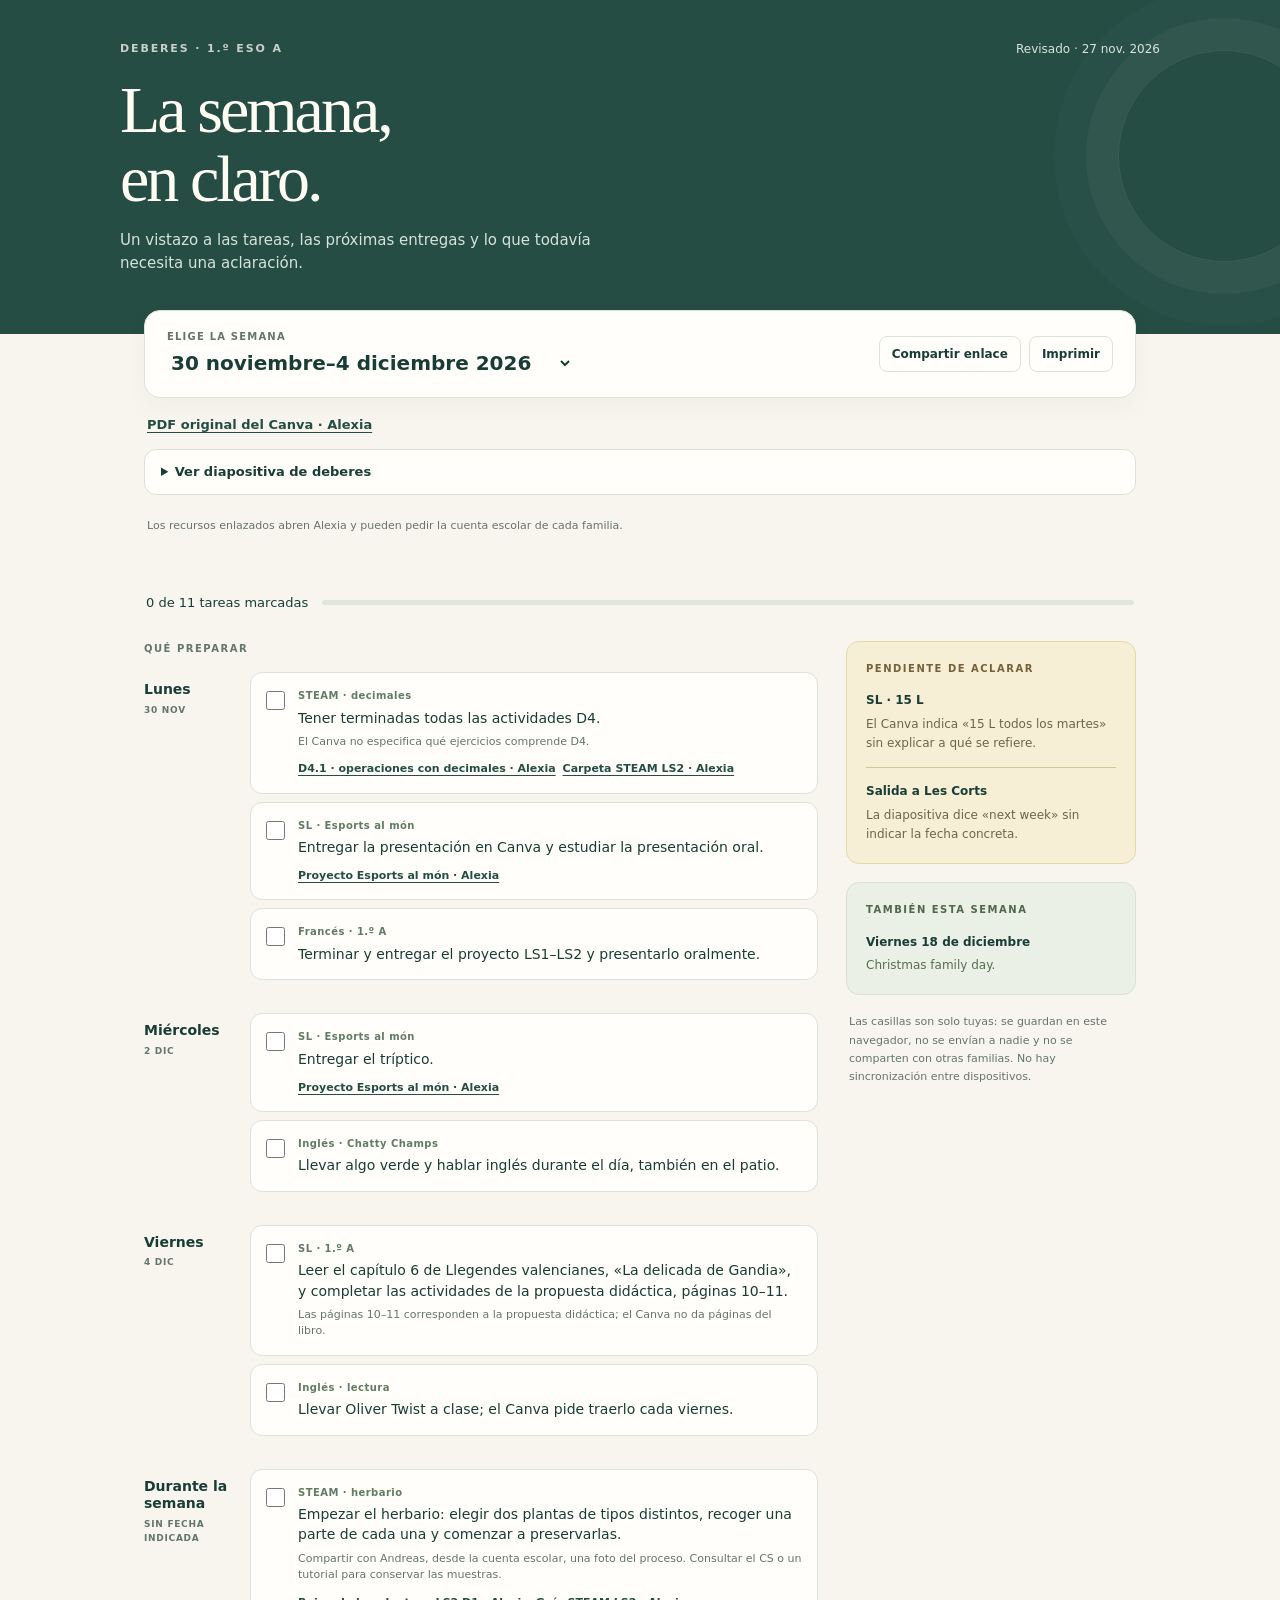
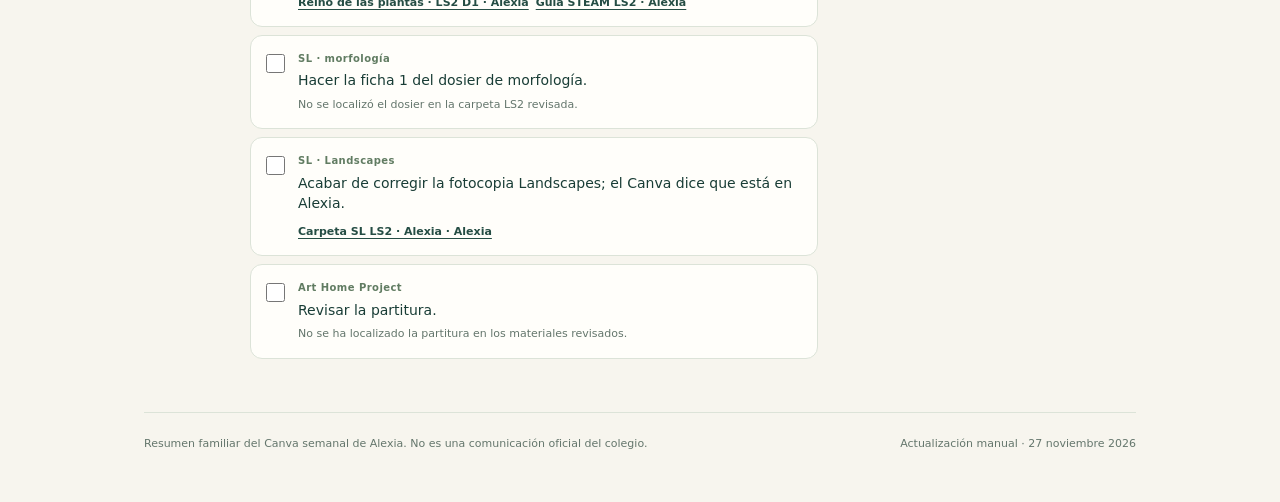
==== commit 173a3db9: "Add homework for November 30 to December 4" ====
--- a/index.html
+++ b/index.html
@@ -5,8 +5,8 @@
 .resources{display:flex;flex-wrap:wrap;gap:7px;margin-top:10px}.resources a,.source-links a{color:#254d44;font-size:11px;font-weight:650;text-decoration:underline;text-underline-offset:3px}.resources a.resource-own{background:#fff1ca;color:#70480d;border-radius:8px;padding:5px 9px;text-decoration:none}.source-links{display:flex;gap:18px;flex-wrap:wrap;margin:17px 3px 8px}.source-links a{font-size:13px}.slide-card{margin:14px 0 22px;background:var(--card);border:1px solid var(--line);border-radius:12px;padding:12px 16px}.slide-card summary{cursor:pointer;font-size:13px;font-weight:650}.slide-card img{display:block;width:100%;height:auto;margin:12px auto 0;border-radius:7px}.resource-help{font-size:11px;color:var(--muted);margin:0 3px 14px}a:focus-visible,summary:focus-visible{outline:3px solid #cca84c;outline-offset:4px}@media print{.slide-card,.source-links,.resource-help{display:none}}
 
 .challenge-card{margin:18px 0 22px;padding:21px 24px;background:#fffefa;border:1px solid #cddccb;border-radius:16px;box-shadow:0 9px 25px #193d3609}.challenge-card h2{font:400 25px/1.15 Georgia,serif;letter-spacing:-.02em;text-transform:none;color:#193d36;margin:6px 0}.challenge-card .challenge-date{font-size:10px;letter-spacing:.12em;text-transform:uppercase;color:#617c62;font-weight:750}.challenge-card .challenge-intro{font-size:12px;color:#64766c;margin:5px 0 15px}.challenge-grid{display:grid;grid-template-columns:repeat(2,minmax(0,1fr));gap:20px}.challenge-group{border-top:1px solid #dce3d8;padding-top:12px}.challenge-group h3{font-size:14px;margin:0 0 5px}.challenge-group ul{margin:0;padding-left:19px;font-size:13px;line-height:1.6}.challenge-group .resources{display:grid;gap:5px;margin-top:12px}.challenge-group .note{margin-top:10px}.challenge-source{margin-top:16px;font-size:12px}.challenge-source a{color:#254d44;font-weight:650;text-underline-offset:3px}@media(max-width:740px){.challenge-card{padding:18px}.challenge-grid{grid-template-columns:1fr;gap:14px}}
-</style><script data-goatcounter="https://quifago-deberes.goatcounter.com/count" async src="https://gc.zgo.at/count.js"></script></head><body><header><div class="wrap"><div class="topline"><span class="eyebrow">Deberes · 1.º ESO A</span><span>Revisado · 20 nov. 2026</span></div><h1>La semana,<br>en claro.</h1><p>Un vistazo a las tareas, las próximas entregas y lo que todavía necesita una aclaración.</p></div></header><main><section class="toolbar" aria-label="Semana y opciones"><div class="weekpick"><label for="week">Elige la semana</label><select id="week"></select></div><div class="actions"><button id="share" type="button">Compartir enlace</button><button id="print" type="button">Imprimir</button></div></section><div class="source-links"><a id="pdfLink" target="_blank" rel="noopener noreferrer">PDF original del Canva · Alexia</a></div><details class="slide-card"><summary>Ver diapositiva de deberes</summary><a id="slideLink" target="_blank" rel="noopener noreferrer"><img id="slideImage" alt="Diapositiva original de deberes del Canva semanal"></a></details><p class="resource-help">Los recursos enlazados abren Alexia y pueden pedir la cuenta escolar de cada familia.</p><div id="steam-challenge"></div><div id="feedback" role="status" aria-live="polite"></div><div class="progress"><p id="progressText"></p><div class="bar" role="progressbar" aria-label="Tareas completadas" aria-valuemin="0" aria-valuemax="100" aria-valuenow="0"><span id="progressBar"></span></div></div><div class="layout"><section aria-label="Lista de deberes"><h2>Qué preparar</h2><div id="tasks"></div></section><aside id="aside"></aside></div><footer><span>Resumen familiar del Canva semanal de Alexia. No es una comunicación oficial del colegio.</span><span>Actualización manual · 20 noviembre 2026</span></footer></main>
-<script id="homework-data" type="application/json">[{"id": "2026-11-23", "label": "23–27 noviembre", "year": "2026", "context": "Semana próxima", "sections": [{"day": "Lunes", "date": "23 NOV", "items": [{"id": "20261123-steam-mastery", "subject": "STEAM · LS2 Mission Mastery", "text": "Preparar operaciones y problemas con números enteros y fracciones. Todas las actividades D3 deben estar terminadas.", "resources": [{"label": "D3.1 · explicación de fracciones", "url": "https://homeschool.alexiaclassroom.com/pluginfile.php/93800/mod_folder/content/0/LEARNING%20RESOURCES/1st%20ESO%20LS2_D3.1%20Calculate%20with%20Fractions.pdf?forcedownload=1"}, {"label": "D3.2 · actividades de fracciones", "url": "https://homeschool.alexiaclassroom.com/pluginfile.php/93800/mod_folder/content/0/ACTIVITIES/1st%20ESO%20LS2_D3.2%20Calculate%20with%20Fractions%20%28Activities%29.pdf?forcedownload=1"}, {"label": "D3.3 · problemas de fracciones", "url": "https://homeschool.alexiaclassroom.com/pluginfile.php/93800/mod_folder/content/0/ACTIVITIES/1st%20ESO%20LS2_D3.3%20Problems%20with%20Fractions.pdf?forcedownload=1"}, {"label": "Actividades con enteros · LS1 D4.2", "url": "https://homeschool.alexiaclassroom.com/pluginfile.php/88647/mod_folder/content/0/Activities/1st%20ESO%20LS1%20Green%20Strategy_D4.2%20Activities%20with%20Integers.pdf?forcedownload=1"}, {"label": "Carpeta LS2 · Alexia", "url": "https://homeschool.alexiaclassroom.com/mod/folder/view.php?id=44433"}]}]}, {"day": "Martes", "date": "24 NOV", "items": [{"id": "20261124-sl-pitstop", "subject": "SL · Pit Stop", "text": "Resumen y definición de palabras.", "note": "El Canva lo sitúa el martes 24; también pide repasar cómo hacer un resumen."}]}, {"day": "Miércoles", "date": "25 NOV", "items": [{"id": "20261125-french", "subject": "Francés · redacción", "text": "Entregar la redacción «Mon ami imaginaire» para 1.º A."}, {"id": "20261125-chatty", "subject": "Inglés · Chatty Champs", "text": "Llevar algo verde y hablar inglés todo el día, también en el patio."}]}, {"day": "Viernes", "date": "27 NOV", "items": [{"id": "20261127-sl-sketchbook", "subject": "SL · Sketchbook", "text": "Última entrega del sketchbook.", "resources": [{"label": "Guía de evaluación del Sketchbook", "url": "https://homeschool.alexiaclassroom.com/pluginfile.php/93612/mod_resource/content/1/1%C2%BA%20ESO%20sketchbook.pdf"}]}, {"id": "20261127-sl-lectura", "subject": "SL · lectura", "text": "Leer el capítulo 5, «El capellà de Favara», de Llegendes valencianes, páginas 87–106.", "note": "Para 1.º A el Canva indica viernes."}, {"id": "20261127-oliver", "subject": "Inglés · lectura", "text": "Llevar Oliver Twist a clase; se pide traerlo todos los viernes.", "resources": [{"label": "Verb Quest · practicar verbos irregulares", "url": "https://quifago.github.io/verb-quest/", "credit": "Juego interactivo"}]}]}, {"day": "Durante la semana", "date": "SIN DÍA FIJO", "items": [{"id": "20261123-sl-sports", "subject": "SL · Esports al món", "text": "Continuar el proyecto: presentación en Canva y tríptico.", "note": "Entrega: 30 de noviembre."}, {"id": "20261123-sl-word", "subject": "SL · reto semanal opcional", "text": "Buscar y definir una palabra desconocida relacionada con la música o la Expo de Belgrado.", "note": "El Canva indica que el reto es opcional y lo sitúa el 27 de noviembre."}, {"id": "20261123-music", "subject": "Música · Art Home Project", "text": "Revisar la partitura."}]}], "clarifications": [], "notices": [{"title": "Cambridge English", "text": "Simulacros del 16 al 27 de noviembre."}, {"title": "Viernes 18 de diciembre", "text": "Christmas family day."}], "canvaUrl": "https://homeschool.alexiaclassroom.com/pluginfile.php/92160/mod_folder/content/0/NOVEMBER/1st%20-%2023-2711%20CANVA%20SEMANAL.pdf", "screenshot": "assets/deberes-23-27-nov.png", "steamChallenge": {"title": "STEAM · LS2 Mission Mastery", "when": "Lunes 23 de noviembre", "intro": "El Canva señala operaciones y problemas con enteros y fracciones, y pide terminar todas las actividades D3.", "groups": [{"title": "Números enteros y fracciones", "topics": ["Operaciones con números enteros y fracciones", "Problemas con números enteros y fracciones", "Todas las actividades D3 terminadas"], "resources": [{"label": "Enteros · actividades LS1 D4.2", "url": "https://homeschool.alexiaclassroom.com/pluginfile.php/88647/mod_folder/content/0/Activities/1st%20ESO%20LS1%20Green%20Strategy_D4.2%20Activities%20with%20Integers.pdf?forcedownload=1"}, {"label": "Fracciones · explicación D3.1", "url": "https://homeschool.alexiaclassroom.com/pluginfile.php/93800/mod_folder/content/0/LEARNING%20RESOURCES/1st%20ESO%20LS2_D3.1%20Calculate%20with%20Fractions.pdf?forcedownload=1"}, {"label": "Fracciones · actividades D3.2", "url": "https://homeschool.alexiaclassroom.com/pluginfile.php/93800/mod_folder/content/0/ACTIVITIES/1st%20ESO%20LS2_D3.2%20Calculate%20with%20Fractions%20%28Activities%29.pdf?forcedownload=1"}, {"label": "Fracciones · problemas D3.3", "url": "https://homeschool.alexiaclassroom.com/pluginfile.php/93800/mod_folder/content/0/ACTIVITIES/1st%20ESO%20LS2_D3.3%20Problems%20with%20Fractions.pdf?forcedownload=1"}, {"label": "Carpeta LS2 · Alexia", "url": "https://homeschool.alexiaclassroom.com/mod/folder/view.php?id=44433"}]}], "source": {"label": "Canva semanal · Alexia", "url": "https://homeschool.alexiaclassroom.com/pluginfile.php/92160/mod_folder/content/0/NOVEMBER/1st%20-%2023-2711%20CANVA%20SEMANAL.pdf"}}}, {"id": "2026-11-16", "label": "16–20 noviembre", "year": "2026", "context": "Semana anterior", "sections": [{"day": "Lunes", "date": "16 NOV", "items": [{"id": "20261116-english-superchallenge", "subject": "Inglés · Superchallenge", "text": "Repasar gramática y vocabulario para el Superchallenge de inglés del lunes 16.", "resources": [{"label": "Lista de verbos irregulares", "url": "https://homeschool.alexiaclassroom.com/pluginfile.php/89100/mod_folder/content/0/LS2/IRREGULAR%20VERBS.pdf?forcedownload=1"}, {"label": "Narrative Tenses · póster", "url": "https://homeschool.alexiaclassroom.com/pluginfile.php/89100/mod_folder/content/0/LS2/Narrative%20Tenses%20Poster.png?forcedownload=1"}, {"label": "Verb Quest · practicar verbos irregulares", "url": "https://quifago.github.io/verb-quest/", "credit": "Juego interactivo"}]}]}, {"day": "Miércoles", "date": "18 NOV", "items": [{"id": "20261118-steam-d32", "subject": "STEAM · fracciones", "text": "D3.2: actividades de fracciones.", "resources": [{"label": "D3.2 · Calculate with Fractions", "url": "https://homeschool.alexiaclassroom.com/pluginfile.php/93800/mod_folder/content/0/ACTIVITIES/1st%20ESO%20LS2_D3.2%20Calculate%20with%20Fractions%20%28Activities%29.pdf?forcedownload=1"}]}, {"id": "20261118-chatty-champs", "subject": "Inglés · Chatty Champs", "text": "Llevar algo verde y hablar inglés durante el día, también en el patio."}]}, {"day": "Viernes", "date": "20 NOV", "items": [{"id": "20261120-steam-d33", "subject": "STEAM · fracciones", "text": "D3.3: problemas de Edelvives y Anaya.", "note": "La diapositiva indica los problemas de los libros; no especifica páginas."}]}, {"day": "Durante la semana", "date": "SIN DÍA FIJO", "items": [{"id": "20261116-sl-sketchbook", "subject": "SL · Sketchbook", "text": "Ir acabando el sketchbook.", "note": "La entrega final figura el 27 de noviembre en el plan de LS2.", "resources": [{"label": "Guía de evaluación del Sketchbook", "url": "https://homeschool.alexiaclassroom.com/pluginfile.php/93612/mod_resource/content/1/1%C2%BA%20ESO%20sketchbook.pdf"}]}, {"id": "20261116-music-score", "subject": "Música", "text": "Revisar la partitura."}]}], "clarifications": [{"title": "Francés · redacción", "text": "El colegio explicará una redacción para presentar a un amigo imaginario; se hará en casa para la semana siguiente. El Canva no indica una fecha concreta."}], "notices": [{"title": "Lunes 16", "text": "Superchallenges de STEAM e inglés."}, {"title": "Jueves 19", "text": "Celebración de Santa Cecilia."}, {"title": "Del 16 al 27 de noviembre", "text": "Simulacros de Cambridge English."}, {"title": "SL", "text": "Esta semana no hay reto semanal."}], "canvaUrl": "https://homeschool.alexiaclassroom.com/pluginfile.php/92160/mod_folder/content/0/NOVEMBER/1st%20-%2016-2011%20CANVA%20SEMANAL.pdf", "screenshot": "assets/deberes-16-20-nov.png", "steamChallenge": {"title": "Superchallenge STEAM", "when": "Lunes 16 de noviembre", "intro": "Temario del documento de Superchallenges del colegio.", "groups": [{"title": "Matemáticas · LS1", "topics": ["Operaciones combinadas con números enteros", "Operaciones con potencias", "Problemas con números enteros", "Problemas de mínimo común múltiplo (mcm) y máximo común divisor (MCD)"], "resources": [{"label": "Actividades con enteros · D4.2", "url": "https://homeschool.alexiaclassroom.com/pluginfile.php/88647/mod_folder/content/0/Activities/1st%20ESO%20LS1%20Green%20Strategy_D4.2%20Activities%20with%20Integers.pdf?forcedownload=1"}, {"label": "Guía LS1 · Green Strategy", "url": "https://homeschool.alexiaclassroom.com/pluginfile.php/88647/mod_folder/content/0/1st%20ESO%20LS1%20Green%20Strategy_Guide.pdf?forcedownload=1"}, {"label": "Carpeta LS1 en Alexia", "url": "https://homeschool.alexiaclassroom.com/mod/folder/view.php?id=43760"}], "note": "No he localizado materiales específicos para potencias ni mcm/MCD en las carpetas revisadas; usa también el cuaderno y lo trabajado en clase."}, {"title": "Biología · LS1 y LS2", "topics": ["LS1 · Funciones vitales", "LS1 · Los cinco reinos", "LS1 · Reino Monera", "LS2 · Investigación de la sección Discovery", "LS2 · Reino de las plantas"], "resources": [{"label": "Funciones vitales · D3", "url": "https://homeschool.alexiaclassroom.com/pluginfile.php/88647/mod_folder/content/0/Learning%20Resources/1st%20ESO%20LS1%20Green%20Strategy_D3%20Life%20Functions.pdf?forcedownload=1"}, {"label": "Los cinco reinos · D7", "url": "https://homeschool.alexiaclassroom.com/pluginfile.php/88647/mod_folder/content/0/Learning%20Resources/1st%20ESO%20LS1%20Green%20Strategy_D7%20The%205%20Kingdoms.pdf?forcedownload=1"}, {"label": "Actividades de los cinco reinos · D7", "url": "https://homeschool.alexiaclassroom.com/pluginfile.php/88647/mod_folder/content/0/Activities/1st%20ESO%20LS1%20Green%20Strategy_D7%20The%205%20Kingdoms%20Activities.pdf?forcedownload=1"}, {"label": "Reino Monera · vídeo D9", "url": "https://homeschool.alexiaclassroom.com/pluginfile.php/88647/mod_folder/content/0/Learning%20Resources/1st%20ESO%20LS1%20Green%20Strategy_D9%20Monera%20Kingdom_video.mp4?forcedownload=1"}, {"label": "Reino de las plantas · LS2 D1", "url": "https://homeschool.alexiaclassroom.com/pluginfile.php/93800/mod_folder/content/0/LEARNING%20RESOURCES/1st%20ESO%20LS2_D1%20Plant%20Kingdom.pdf?forcedownload=1"}, {"label": "Guía LS2", "url": "https://homeschool.alexiaclassroom.com/pluginfile.php/93800/mod_folder/content/0/1st%20ESO%20LS2_Guide.pdf?forcedownload=1"}, {"label": "Carpeta LS2 en Alexia", "url": "https://homeschool.alexiaclassroom.com/mod/folder/view.php?id=44433"}], "note": "El documento dice «Monera Kingdom» en inglés, pero «reino de las plantas» en español para LS1; hay una discrepancia. Para Discovery no se ha localizado un recurso específico en las carpetas revisadas."}], "source": {"label": "Documento oficial del temario · Alexia", "url": "https://homeschool.alexiaclassroom.com/pluginfile.php/93757/mod_folder/content/0/1ST%20TERM/26-27%201%C2%BA%20ESO%20-%201%C2%BAEV%20SUPERCHALLENGES%20.pdf?forcedownload=1"}}}, {"id": "2026-11-09", "label": "9–13 noviembre", "year": "2026", "context": "Semana anterior", "sections": [{"day": "Fin de semana", "date": "7–8 NOV", "items": [{"id": "french-notes", "subject": "Francés · LS2", "text": "Terminar de pasar los apuntes de LS2 al cuaderno.", "note": "Son los apuntes de la fotocopia entregada en clase."}]}, {"day": "Lunes", "date": "9 NOV", "items": [{"id": "steam-anaya", "subject": "STEAM", "text": "D2.2: ejercicios Anaya y D2.3: problemas Anaya (CB).", "resources": [{"label": "D2.2 · Jewellery Workshop Math Challenge", "url": "https://homeschool.alexiaclassroom.com/pluginfile.php/88647/mod_folder/content/0/Activities/1st%20ESO%20LS1%20Green%20Strategy_D2.2%20Jewellery%20Workshop%20Math%20Challenge%20%28EN%29.pdf?forcedownload=1"}, {"label": "D2.3 · Operations with Natural Numbers", "url": "https://homeschool.alexiaclassroom.com/pluginfile.php/88647/mod_folder/content/0/Activities/1st%20ESO%20LS1%20Green%20Strategy_D2.3%20Operations%20with%20Natural%20Numbers.pdf?forcedownload=1"}], "note": "Los enlaces son material relacionado con D2.2 y D2.3. La tarea del Canva pide los ejercicios y problemas de Anaya en el cuaderno; estos PDF no los sustituyen."}, {"id": "halloween-pendiente", "subject": "SL · Halloween", "text": "Terminar las actividades de adjetivos de Halloween, solo si no se hicieron la semana anterior.", "note": "3 adjetivos de 3 personajes; crear un personaje con un dibujo y describirlo en 4–5 líneas. El Canva vuelve a incluirlo sin aclarar si es texto de la semana anterior.", "resources": [{"label": "Esquema de adjetivos", "url": "https://homeschool.alexiaclassroom.com/pluginfile.php/88852/mod_folder/content/0/Recursos%20aprendizaje/Esquema%20adjectius.pdf?forcedownload=1"}]}]}, {"day": "Lunes / martes", "date": "9–10 NOV", "items": [{"id": "english-verbs", "subject": "Inglés", "text": "Repasar los verbos irregulares.", "note": "El Canva indica Monday/Tuesday, sin asignar un día concreto a 1.º A.", "resources": [{"label": "Lista de verbos irregulares", "url": "https://homeschool.alexiaclassroom.com/pluginfile.php/89100/mod_folder/content/0/LS2/IRREGULAR%20VERBS.pdf?forcedownload=1"}]}]}, {"day": "Jueves", "date": "12 NOV", "items": [{"id": "french-challenge", "subject": "Francés", "text": "Repasar LS2 para el Super Challenge del jueves 12.", "note": "Repasar el cuaderno y los apuntes LS2. No se ha localizado un recurso LS2 específico en las carpetas revisadas."}]}, {"day": "Viernes", "date": "13 NOV", "items": [{"id": "sl-challenge", "subject": "Socio-lingüístico · SL", "text": "Estudiar para el Superchallenge del viernes 13.", "resources": [{"label": "Entrenamiento Challenge · SL", "url": "https://homeschool.alexiaclassroom.com/pluginfile.php/93717/mod_folder/content/0/Entrenamiento%20Challenge%20.pdf?forcedownload=1"}]}, {"id": "valenciano-cap4", "subject": "Valenciano · 1.º A", "text": "Leer el capítulo 4 de «Llegendes Valencianes» y hacer las actividades de la propuesta didáctica.", "note": "Capítulo 4 confirmado por la familia. Usar el libro y la propuesta didáctica de clase; no se ha localizado esa propuesta en las carpetas revisadas."}]}, {"day": "Durante la semana", "date": "SIN DÍA FIJO", "items": [{"id": "english-writing", "subject": "Inglés", "text": "Hacer la redacción creativa en el cuaderno usando past simple y past perfect simple.", "note": "No se indica día de entrega.", "resources": [{"label": "Narrative Tenses · póster", "url": "https://homeschool.alexiaclassroom.com/pluginfile.php/89100/mod_folder/content/0/LS2/Narrative%20Tenses%20Poster.png?forcedownload=1"}]}, {"id": "music-score", "subject": "Música", "text": "Revisar la partitura.", "note": "Usar la partitura de clase; no se ha localizado una copia relacionada en las carpetas revisadas."}]}, {"day": "Para más adelante", "date": "16 / 27 NOV", "items": [{"id": "english-challenge", "subject": "Inglés · lunes 16", "text": "Repasar gramática y vocabulario para el English Challenge del 16 de noviembre.", "note": "Material de apoyo de LS2 para el repaso; seguir también lo trabajado en el cuaderno.", "resources": [{"label": "Lista de verbos irregulares", "url": "https://homeschool.alexiaclassroom.com/pluginfile.php/89100/mod_folder/content/0/LS2/IRREGULAR%20VERBS.pdf?forcedownload=1"}, {"label": "Narrative Tenses · póster", "url": "https://homeschool.alexiaclassroom.com/pluginfile.php/89100/mod_folder/content/0/LS2/Narrative%20Tenses%20Poster.png?forcedownload=1"}]}, {"id": "sketchbook", "subject": "Sketchbook · viernes 27", "text": "Preparar la última entrega del Sketchbook para el 27 de noviembre.", "resources": [{"label": "Guía de evaluación del Sketchbook", "url": "https://homeschool.alexiaclassroom.com/pluginfile.php/93612/mod_resource/content/1/1%C2%BA%20ESO%20sketchbook.pdf"}]}]}], "clarifications": [{"title": "Indicaciones posiblemente arrastradas", "text": "Deberes aún muestra «MARTES 3/10: Entrenamiento Challenge», una fecha que no coincide con esta semana. No se asigna una nueva fecha a esa indicación."}], "notices": [{"title": "Miércoles 11", "text": "Salida al Jardín Botánico y Jumpyard."}, {"title": "Reto semanal de SL", "text": "La diapositiva SL indica que esta semana no hay."}], "canvaUrl": "https://homeschool.alexiaclassroom.com/pluginfile.php/92160/mod_folder/content/0/NOVEMBER/1st%20-%209-1311%20CANVA%20SEMANAL.pdf", "screenshot": "assets/deberes-9-13-nov.png"}, {"id": "2026-11-02", "label": "2–6 noviembre", "year": "2026", "context": "Semana anterior", "sections": [{"day": "Lunes", "date": "2 NOV", "items": [{"id": "french-ls1", "subject": "Francés", "text": "Repasar el cuaderno LS1 de francés.", "note": "Deber del fin de semana. La autocorrección de 1.º A está prevista para el lunes; no se indica hacerla en casa."}, {"id": "halloween", "subject": "SL · Halloween", "text": "Terminar las actividades de adjetivos.", "note": "3 adjetivos de 3 personajes; crear un personaje con un dibujo y describirlo en 4–5 líneas.", "resources": [{"label": "Esquema de adjetivos", "url": "https://homeschool.alexiaclassroom.com/pluginfile.php/88852/mod_folder/content/0/Recursos%20aprendizaje/Esquema%20adjectius.pdf?forcedownload=1"}]}]}, {"day": "Martes", "date": "3 NOV", "items": [{"id": "newspaper", "subject": "Periódico para SL", "text": "Llevar un periódico."}, {"id": "notebooks", "subject": "Revisión de cuadernos de SL", "text": "Llevar los cuadernos preparados para la revisión.", "resources": [{"label": "Guía de corrección de libretas · SL", "url": "https://homeschool.alexiaclassroom.com/pluginfile.php/88852/mod_folder/content/0/1%C2%BAESO%20LS%20Correcci%C3%B3n%20libretas.pdf?forcedownload=1"}]}]}, {"day": "Miércoles", "date": "4 NOV", "items": [{"id": "english-day", "subject": "English day", "text": "Llevar algo verde y hablar inglés."}]}, {"day": "Viernes", "date": "6 NOV", "items": [{"id": "steam-d1", "subject": "STEAM", "text": "Entregar D1: «Is a Carnivorous Plant an Animal».", "note": "La entrega está confirmada. La ficha específica no se ha localizado en las carpetas revisadas."}]}, {"day": "Durante la semana", "date": "SIN DÍA FIJO", "items": [{"id": "sl-news", "subject": "SL · Reto semanal", "text": "Buscar una noticia real que no lo parezca e inventar otra."}, {"id": "podcast", "subject": "Inglés", "text": "Terminar de crear y grabar el podcast."}, {"id": "reading", "subject": "Lectura", "text": "Continuar Oliver Twist."}, {"id": "music", "subject": "Música", "text": "Revisar la partitura.", "note": "Usar la partitura de clase."}]}], "clarifications": [{"title": "Trabajo final LS1", "text": "Figura «MARTES 3/10», una fecha que no coincide con esta semana; no se da por confirmada una corrección."}], "notices": [{"title": "Llegendes Valencianes", "text": "La lectura indicada es el capítulo 4 y sus actividades de la propuesta didáctica, confirmado por la familia."}], "canvaUrl": "https://homeschool.alexiaclassroom.com/pluginfile.php/92160/mod_folder/content/0/NOVEMBER/1st%20-%202%20-%20611%20CANVA%20SEMANAL.pdf", "screenshot": "assets/deberes-2-6-nov.png"}]</script><script>
+</style><script data-goatcounter="https://quifago-deberes.goatcounter.com/count" async src="https://gc.zgo.at/count.js"></script></head><body><header><div class="wrap"><div class="topline"><span class="eyebrow">Deberes · 1.º ESO A</span><span>Revisado · 27 nov. 2026</span></div><h1>La semana,<br>en claro.</h1><p>Un vistazo a las tareas, las próximas entregas y lo que todavía necesita una aclaración.</p></div></header><main><section class="toolbar" aria-label="Semana y opciones"><div class="weekpick"><label for="week">Elige la semana</label><select id="week"></select></div><div class="actions"><button id="share" type="button">Compartir enlace</button><button id="print" type="button">Imprimir</button></div></section><div class="source-links"><a id="pdfLink" target="_blank" rel="noopener noreferrer">PDF original del Canva · Alexia</a></div><details class="slide-card"><summary>Ver diapositiva de deberes</summary><a id="slideLink" target="_blank" rel="noopener noreferrer"><img id="slideImage" alt="Diapositiva original de deberes del Canva semanal"></a></details><p class="resource-help">Los recursos enlazados abren Alexia y pueden pedir la cuenta escolar de cada familia.</p><div id="steam-challenge"></div><div id="feedback" role="status" aria-live="polite"></div><div class="progress"><p id="progressText"></p><div class="bar" role="progressbar" aria-label="Tareas completadas" aria-valuemin="0" aria-valuemax="100" aria-valuenow="0"><span id="progressBar"></span></div></div><div class="layout"><section aria-label="Lista de deberes"><h2>Qué preparar</h2><div id="tasks"></div></section><aside id="aside"></aside></div><footer><span>Resumen familiar del Canva semanal de Alexia. No es una comunicación oficial del colegio.</span><span>Actualización manual · 27 noviembre 2026</span></footer></main>
+<script id="homework-data" type="application/json">[{"id": "2026-11-30", "label": "30 noviembre–4 diciembre", "year": "2026", "context": "Semana próxima", "sections": [{"day": "Lunes", "date": "30 NOV", "items": [{"id": "20261130-steam-d4", "subject": "STEAM · decimales", "text": "Tener terminadas todas las actividades D4.", "note": "El Canva no especifica qué ejercicios comprende D4.", "resources": [{"label": "D4.1 · operaciones con decimales", "url": "https://homeschool.alexiaclassroom.com/pluginfile.php/93800/mod_folder/content/0/LEARNING%20RESOURCES/1st%20ESO%20LS2_D4.1%20Operations%20with%20Decimal%20Numbers.pdf?forcedownload=1"}, {"label": "Carpeta STEAM LS2", "url": "https://homeschool.alexiaclassroom.com/mod/folder/view.php?id=44433"}]}, {"id": "20261130-sl-canva", "subject": "SL · Esports al món", "text": "Entregar la presentación en Canva y estudiar la presentación oral.", "resources": [{"label": "Proyecto Esports al món", "url": "https://homeschool.alexiaclassroom.com/mod/resource/view.php?id=44534"}]}, {"id": "20261130-frances", "subject": "Francés · 1.º A", "text": "Terminar y entregar el proyecto LS1–LS2 y presentarlo oralmente."}]}, {"day": "Miércoles", "date": "2 DIC", "items": [{"id": "20261202-sl-triptico", "subject": "SL · Esports al món", "text": "Entregar el tríptico.", "resources": [{"label": "Proyecto Esports al món", "url": "https://homeschool.alexiaclassroom.com/mod/resource/view.php?id=44534"}]}, {"id": "20261202-chatty", "subject": "Inglés · Chatty Champs", "text": "Llevar algo verde y hablar inglés durante el día, también en el patio."}]}, {"day": "Viernes", "date": "4 DIC", "items": [{"id": "20261204-sl-lectura", "subject": "SL · 1.º A", "text": "Leer el capítulo 6 de Llegendes valencianes, «La delicada de Gandia», y completar las actividades de la propuesta didáctica, páginas 10–11.", "note": "Las páginas 10–11 corresponden a la propuesta didáctica; el Canva no da páginas del libro."}, {"id": "20261204-oliver", "subject": "Inglés · lectura", "text": "Llevar Oliver Twist a clase; el Canva pide traerlo cada viernes."}]}, {"day": "Durante la semana", "date": "SIN FECHA INDICADA", "items": [{"id": "20261130-herbario", "subject": "STEAM · herbario", "text": "Empezar el herbario: elegir dos plantas de tipos distintos, recoger una parte de cada una y comenzar a preservarlas.", "note": "Compartir con Andreas, desde la cuenta escolar, una foto del proceso. Consultar el CS o un tutorial para conservar las muestras.", "resources": [{"label": "Reino de las plantas · LS2 D1", "url": "https://homeschool.alexiaclassroom.com/pluginfile.php/93800/mod_folder/content/0/LEARNING%20RESOURCES/1st%20ESO%20LS2_D1%20Plant%20Kingdom.pdf?forcedownload=1"}, {"label": "Guía STEAM LS2", "url": "https://homeschool.alexiaclassroom.com/pluginfile.php/93800/mod_folder/content/0/1st%20ESO%20LS2_Guide.pdf?forcedownload=1"}]}, {"id": "20261130-morfologia", "subject": "SL · morfología", "text": "Hacer la ficha 1 del dosier de morfología.", "note": "No se localizó el dosier en la carpeta LS2 revisada."}, {"id": "20261130-landscapes", "subject": "SL · Landscapes", "text": "Acabar de corregir la fotocopia Landscapes; el Canva dice que está en Alexia.", "resources": [{"label": "Carpeta SL LS2 · Alexia", "url": "https://homeschool.alexiaclassroom.com/mod/folder/view.php?id=44351"}]}, {"id": "20261130-partitura", "subject": "Art Home Project", "text": "Revisar la partitura.", "note": "No se ha localizado la partitura en los materiales revisados."}]}], "clarifications": [{"title": "SL · 15 L", "text": "El Canva indica «15 L todos los martes» sin explicar a qué se refiere."}, {"title": "Salida a Les Corts", "text": "La diapositiva dice «next week» sin indicar la fecha concreta."}], "notices": [{"title": "Viernes 18 de diciembre", "text": "Christmas family day."}], "canvaUrl": "https://homeschool.alexiaclassroom.com/pluginfile.php/92160/mod_folder/content/0/DECEMBER/1st%2030%20-%20412%20CANVA%20SEMANAL.pdf?forcedownload=1", "screenshot": "assets/deberes-30nov-4dic.png"}, {"id": "2026-11-23", "label": "23–27 noviembre", "year": "2026", "context": "Semana anterior", "sections": [{"day": "Lunes", "date": "23 NOV", "items": [{"id": "20261123-steam-mastery", "subject": "STEAM · LS2 Mission Mastery", "text": "Preparar operaciones y problemas con números enteros y fracciones. Todas las actividades D3 deben estar terminadas.", "resources": [{"label": "D3.1 · explicación de fracciones", "url": "https://homeschool.alexiaclassroom.com/pluginfile.php/93800/mod_folder/content/0/LEARNING%20RESOURCES/1st%20ESO%20LS2_D3.1%20Calculate%20with%20Fractions.pdf?forcedownload=1"}, {"label": "D3.2 · actividades de fracciones", "url": "https://homeschool.alexiaclassroom.com/pluginfile.php/93800/mod_folder/content/0/ACTIVITIES/1st%20ESO%20LS2_D3.2%20Calculate%20with%20Fractions%20%28Activities%29.pdf?forcedownload=1"}, {"label": "D3.3 · problemas de fracciones", "url": "https://homeschool.alexiaclassroom.com/pluginfile.php/93800/mod_folder/content/0/ACTIVITIES/1st%20ESO%20LS2_D3.3%20Problems%20with%20Fractions.pdf?forcedownload=1"}, {"label": "Actividades con enteros · LS1 D4.2", "url": "https://homeschool.alexiaclassroom.com/pluginfile.php/88647/mod_folder/content/0/Activities/1st%20ESO%20LS1%20Green%20Strategy_D4.2%20Activities%20with%20Integers.pdf?forcedownload=1"}, {"label": "Carpeta LS2 · Alexia", "url": "https://homeschool.alexiaclassroom.com/mod/folder/view.php?id=44433"}]}]}, {"day": "Martes", "date": "24 NOV", "items": [{"id": "20261124-sl-pitstop", "subject": "SL · Pit Stop", "text": "Resumen y definición de palabras.", "note": "El Canva lo sitúa el martes 24; también pide repasar cómo hacer un resumen."}]}, {"day": "Miércoles", "date": "25 NOV", "items": [{"id": "20261125-french", "subject": "Francés · redacción", "text": "Entregar la redacción «Mon ami imaginaire» para 1.º A."}, {"id": "20261125-chatty", "subject": "Inglés · Chatty Champs", "text": "Llevar algo verde y hablar inglés todo el día, también en el patio."}]}, {"day": "Viernes", "date": "27 NOV", "items": [{"id": "20261127-sl-sketchbook", "subject": "SL · Sketchbook", "text": "Última entrega del sketchbook.", "resources": [{"label": "Guía de evaluación del Sketchbook", "url": "https://homeschool.alexiaclassroom.com/pluginfile.php/93612/mod_resource/content/1/1%C2%BA%20ESO%20sketchbook.pdf"}]}, {"id": "20261127-sl-lectura", "subject": "SL · lectura", "text": "Leer el capítulo 5, «El capellà de Favara», de Llegendes valencianes, páginas 87–106.", "note": "Para 1.º A el Canva indica viernes."}, {"id": "20261127-oliver", "subject": "Inglés · lectura", "text": "Llevar Oliver Twist a clase; se pide traerlo todos los viernes.", "resources": [{"label": "Verb Quest · practicar verbos irregulares", "url": "https://quifago.github.io/verb-quest/", "credit": "Juego interactivo"}]}]}, {"day": "Durante la semana", "date": "SIN DÍA FIJO", "items": [{"id": "20261123-sl-sports", "subject": "SL · Esports al món", "text": "Continuar el proyecto: presentación en Canva y tríptico.", "note": "Entrega: 30 de noviembre."}, {"id": "20261123-sl-word", "subject": "SL · reto semanal opcional", "text": "Buscar y definir una palabra desconocida relacionada con la música o la Expo de Belgrado.", "note": "El Canva indica que el reto es opcional y lo sitúa el 27 de noviembre."}, {"id": "20261123-music", "subject": "Música · Art Home Project", "text": "Revisar la partitura."}]}], "clarifications": [], "notices": [{"title": "Cambridge English", "text": "Simulacros del 16 al 27 de noviembre."}, {"title": "Viernes 18 de diciembre", "text": "Christmas family day."}], "canvaUrl": "https://homeschool.alexiaclassroom.com/pluginfile.php/92160/mod_folder/content/0/NOVEMBER/1st%20-%2023-2711%20CANVA%20SEMANAL.pdf", "screenshot": "assets/deberes-23-27-nov.png", "steamChallenge": {"title": "STEAM · LS2 Mission Mastery", "when": "Lunes 23 de noviembre", "intro": "El Canva señala operaciones y problemas con enteros y fracciones, y pide terminar todas las actividades D3.", "groups": [{"title": "Números enteros y fracciones", "topics": ["Operaciones con números enteros y fracciones", "Problemas con números enteros y fracciones", "Todas las actividades D3 terminadas"], "resources": [{"label": "Enteros · actividades LS1 D4.2", "url": "https://homeschool.alexiaclassroom.com/pluginfile.php/88647/mod_folder/content/0/Activities/1st%20ESO%20LS1%20Green%20Strategy_D4.2%20Activities%20with%20Integers.pdf?forcedownload=1"}, {"label": "Fracciones · explicación D3.1", "url": "https://homeschool.alexiaclassroom.com/pluginfile.php/93800/mod_folder/content/0/LEARNING%20RESOURCES/1st%20ESO%20LS2_D3.1%20Calculate%20with%20Fractions.pdf?forcedownload=1"}, {"label": "Fracciones · actividades D3.2", "url": "https://homeschool.alexiaclassroom.com/pluginfile.php/93800/mod_folder/content/0/ACTIVITIES/1st%20ESO%20LS2_D3.2%20Calculate%20with%20Fractions%20%28Activities%29.pdf?forcedownload=1"}, {"label": "Fracciones · problemas D3.3", "url": "https://homeschool.alexiaclassroom.com/pluginfile.php/93800/mod_folder/content/0/ACTIVITIES/1st%20ESO%20LS2_D3.3%20Problems%20with%20Fractions.pdf?forcedownload=1"}, {"label": "Carpeta LS2 · Alexia", "url": "https://homeschool.alexiaclassroom.com/mod/folder/view.php?id=44433"}]}], "source": {"label": "Canva semanal · Alexia", "url": "https://homeschool.alexiaclassroom.com/pluginfile.php/92160/mod_folder/content/0/NOVEMBER/1st%20-%2023-2711%20CANVA%20SEMANAL.pdf"}}}, {"id": "2026-11-16", "label": "16–20 noviembre", "year": "2026", "context": "Semana anterior", "sections": [{"day": "Lunes", "date": "16 NOV", "items": [{"id": "20261116-english-superchallenge", "subject": "Inglés · Superchallenge", "text": "Repasar gramática y vocabulario para el Superchallenge de inglés del lunes 16.", "resources": [{"label": "Lista de verbos irregulares", "url": "https://homeschool.alexiaclassroom.com/pluginfile.php/89100/mod_folder/content/0/LS2/IRREGULAR%20VERBS.pdf?forcedownload=1"}, {"label": "Narrative Tenses · póster", "url": "https://homeschool.alexiaclassroom.com/pluginfile.php/89100/mod_folder/content/0/LS2/Narrative%20Tenses%20Poster.png?forcedownload=1"}, {"label": "Verb Quest · practicar verbos irregulares", "url": "https://quifago.github.io/verb-quest/", "credit": "Juego interactivo"}]}]}, {"day": "Miércoles", "date": "18 NOV", "items": [{"id": "20261118-steam-d32", "subject": "STEAM · fracciones", "text": "D3.2: actividades de fracciones.", "resources": [{"label": "D3.2 · Calculate with Fractions", "url": "https://homeschool.alexiaclassroom.com/pluginfile.php/93800/mod_folder/content/0/ACTIVITIES/1st%20ESO%20LS2_D3.2%20Calculate%20with%20Fractions%20%28Activities%29.pdf?forcedownload=1"}]}, {"id": "20261118-chatty-champs", "subject": "Inglés · Chatty Champs", "text": "Llevar algo verde y hablar inglés durante el día, también en el patio."}]}, {"day": "Viernes", "date": "20 NOV", "items": [{"id": "20261120-steam-d33", "subject": "STEAM · fracciones", "text": "D3.3: problemas de Edelvives y Anaya.", "note": "La diapositiva indica los problemas de los libros; no especifica páginas."}]}, {"day": "Durante la semana", "date": "SIN DÍA FIJO", "items": [{"id": "20261116-sl-sketchbook", "subject": "SL · Sketchbook", "text": "Ir acabando el sketchbook.", "note": "La entrega final figura el 27 de noviembre en el plan de LS2.", "resources": [{"label": "Guía de evaluación del Sketchbook", "url": "https://homeschool.alexiaclassroom.com/pluginfile.php/93612/mod_resource/content/1/1%C2%BA%20ESO%20sketchbook.pdf"}]}, {"id": "20261116-music-score", "subject": "Música", "text": "Revisar la partitura."}]}], "clarifications": [{"title": "Francés · redacción", "text": "El colegio explicará una redacción para presentar a un amigo imaginario; se hará en casa para la semana siguiente. El Canva no indica una fecha concreta."}], "notices": [{"title": "Lunes 16", "text": "Superchallenges de STEAM e inglés."}, {"title": "Jueves 19", "text": "Celebración de Santa Cecilia."}, {"title": "Del 16 al 27 de noviembre", "text": "Simulacros de Cambridge English."}, {"title": "SL", "text": "Esta semana no hay reto semanal."}], "canvaUrl": "https://homeschool.alexiaclassroom.com/pluginfile.php/92160/mod_folder/content/0/NOVEMBER/1st%20-%2016-2011%20CANVA%20SEMANAL.pdf", "screenshot": "assets/deberes-16-20-nov.png", "steamChallenge": {"title": "Superchallenge STEAM", "when": "Lunes 16 de noviembre", "intro": "Temario del documento de Superchallenges del colegio.", "groups": [{"title": "Matemáticas · LS1", "topics": ["Operaciones combinadas con números enteros", "Operaciones con potencias", "Problemas con números enteros", "Problemas de mínimo común múltiplo (mcm) y máximo común divisor (MCD)"], "resources": [{"label": "Actividades con enteros · D4.2", "url": "https://homeschool.alexiaclassroom.com/pluginfile.php/88647/mod_folder/content/0/Activities/1st%20ESO%20LS1%20Green%20Strategy_D4.2%20Activities%20with%20Integers.pdf?forcedownload=1"}, {"label": "Guía LS1 · Green Strategy", "url": "https://homeschool.alexiaclassroom.com/pluginfile.php/88647/mod_folder/content/0/1st%20ESO%20LS1%20Green%20Strategy_Guide.pdf?forcedownload=1"}, {"label": "Carpeta LS1 en Alexia", "url": "https://homeschool.alexiaclassroom.com/mod/folder/view.php?id=43760"}], "note": "No he localizado materiales específicos para potencias ni mcm/MCD en las carpetas revisadas; usa también el cuaderno y lo trabajado en clase."}, {"title": "Biología · LS1 y LS2", "topics": ["LS1 · Funciones vitales", "LS1 · Los cinco reinos", "LS1 · Reino Monera", "LS2 · Investigación de la sección Discovery", "LS2 · Reino de las plantas"], "resources": [{"label": "Funciones vitales · D3", "url": "https://homeschool.alexiaclassroom.com/pluginfile.php/88647/mod_folder/content/0/Learning%20Resources/1st%20ESO%20LS1%20Green%20Strategy_D3%20Life%20Functions.pdf?forcedownload=1"}, {"label": "Los cinco reinos · D7", "url": "https://homeschool.alexiaclassroom.com/pluginfile.php/88647/mod_folder/content/0/Learning%20Resources/1st%20ESO%20LS1%20Green%20Strategy_D7%20The%205%20Kingdoms.pdf?forcedownload=1"}, {"label": "Actividades de los cinco reinos · D7", "url": "https://homeschool.alexiaclassroom.com/pluginfile.php/88647/mod_folder/content/0/Activities/1st%20ESO%20LS1%20Green%20Strategy_D7%20The%205%20Kingdoms%20Activities.pdf?forcedownload=1"}, {"label": "Reino Monera · vídeo D9", "url": "https://homeschool.alexiaclassroom.com/pluginfile.php/88647/mod_folder/content/0/Learning%20Resources/1st%20ESO%20LS1%20Green%20Strategy_D9%20Monera%20Kingdom_video.mp4?forcedownload=1"}, {"label": "Reino de las plantas · LS2 D1", "url": "https://homeschool.alexiaclassroom.com/pluginfile.php/93800/mod_folder/content/0/LEARNING%20RESOURCES/1st%20ESO%20LS2_D1%20Plant%20Kingdom.pdf?forcedownload=1"}, {"label": "Guía LS2", "url": "https://homeschool.alexiaclassroom.com/pluginfile.php/93800/mod_folder/content/0/1st%20ESO%20LS2_Guide.pdf?forcedownload=1"}, {"label": "Carpeta LS2 en Alexia", "url": "https://homeschool.alexiaclassroom.com/mod/folder/view.php?id=44433"}], "note": "El documento dice «Monera Kingdom» en inglés, pero «reino de las plantas» en español para LS1; hay una discrepancia. Para Discovery no se ha localizado un recurso específico en las carpetas revisadas."}], "source": {"label": "Documento oficial del temario · Alexia", "url": "https://homeschool.alexiaclassroom.com/pluginfile.php/93757/mod_folder/content/0/1ST%20TERM/26-27%201%C2%BA%20ESO%20-%201%C2%BAEV%20SUPERCHALLENGES%20.pdf?forcedownload=1"}}}, {"id": "2026-11-09", "label": "9–13 noviembre", "year": "2026", "context": "Semana anterior", "sections": [{"day": "Fin de semana", "date": "7–8 NOV", "items": [{"id": "french-notes", "subject": "Francés · LS2", "text": "Terminar de pasar los apuntes de LS2 al cuaderno.", "note": "Son los apuntes de la fotocopia entregada en clase."}]}, {"day": "Lunes", "date": "9 NOV", "items": [{"id": "steam-anaya", "subject": "STEAM", "text": "D2.2: ejercicios Anaya y D2.3: problemas Anaya (CB).", "resources": [{"label": "D2.2 · Jewellery Workshop Math Challenge", "url": "https://homeschool.alexiaclassroom.com/pluginfile.php/88647/mod_folder/content/0/Activities/1st%20ESO%20LS1%20Green%20Strategy_D2.2%20Jewellery%20Workshop%20Math%20Challenge%20%28EN%29.pdf?forcedownload=1"}, {"label": "D2.3 · Operations with Natural Numbers", "url": "https://homeschool.alexiaclassroom.com/pluginfile.php/88647/mod_folder/content/0/Activities/1st%20ESO%20LS1%20Green%20Strategy_D2.3%20Operations%20with%20Natural%20Numbers.pdf?forcedownload=1"}], "note": "Los enlaces son material relacionado con D2.2 y D2.3. La tarea del Canva pide los ejercicios y problemas de Anaya en el cuaderno; estos PDF no los sustituyen."}, {"id": "halloween-pendiente", "subject": "SL · Halloween", "text": "Terminar las actividades de adjetivos de Halloween, solo si no se hicieron la semana anterior.", "note": "3 adjetivos de 3 personajes; crear un personaje con un dibujo y describirlo en 4–5 líneas. El Canva vuelve a incluirlo sin aclarar si es texto de la semana anterior.", "resources": [{"label": "Esquema de adjetivos", "url": "https://homeschool.alexiaclassroom.com/pluginfile.php/88852/mod_folder/content/0/Recursos%20aprendizaje/Esquema%20adjectius.pdf?forcedownload=1"}]}]}, {"day": "Lunes / martes", "date": "9–10 NOV", "items": [{"id": "english-verbs", "subject": "Inglés", "text": "Repasar los verbos irregulares.", "note": "El Canva indica Monday/Tuesday, sin asignar un día concreto a 1.º A.", "resources": [{"label": "Lista de verbos irregulares", "url": "https://homeschool.alexiaclassroom.com/pluginfile.php/89100/mod_folder/content/0/LS2/IRREGULAR%20VERBS.pdf?forcedownload=1"}]}]}, {"day": "Jueves", "date": "12 NOV", "items": [{"id": "french-challenge", "subject": "Francés", "text": "Repasar LS2 para el Super Challenge del jueves 12.", "note": "Repasar el cuaderno y los apuntes LS2. No se ha localizado un recurso LS2 específico en las carpetas revisadas."}]}, {"day": "Viernes", "date": "13 NOV", "items": [{"id": "sl-challenge", "subject": "Socio-lingüístico · SL", "text": "Estudiar para el Superchallenge del viernes 13.", "resources": [{"label": "Entrenamiento Challenge · SL", "url": "https://homeschool.alexiaclassroom.com/pluginfile.php/93717/mod_folder/content/0/Entrenamiento%20Challenge%20.pdf?forcedownload=1"}]}, {"id": "valenciano-cap4", "subject": "Valenciano · 1.º A", "text": "Leer el capítulo 4 de «Llegendes Valencianes» y hacer las actividades de la propuesta didáctica.", "note": "Capítulo 4 confirmado por la familia. Usar el libro y la propuesta didáctica de clase; no se ha localizado esa propuesta en las carpetas revisadas."}]}, {"day": "Durante la semana", "date": "SIN DÍA FIJO", "items": [{"id": "english-writing", "subject": "Inglés", "text": "Hacer la redacción creativa en el cuaderno usando past simple y past perfect simple.", "note": "No se indica día de entrega.", "resources": [{"label": "Narrative Tenses · póster", "url": "https://homeschool.alexiaclassroom.com/pluginfile.php/89100/mod_folder/content/0/LS2/Narrative%20Tenses%20Poster.png?forcedownload=1"}]}, {"id": "music-score", "subject": "Música", "text": "Revisar la partitura.", "note": "Usar la partitura de clase; no se ha localizado una copia relacionada en las carpetas revisadas."}]}, {"day": "Para más adelante", "date": "16 / 27 NOV", "items": [{"id": "english-challenge", "subject": "Inglés · lunes 16", "text": "Repasar gramática y vocabulario para el English Challenge del 16 de noviembre.", "note": "Material de apoyo de LS2 para el repaso; seguir también lo trabajado en el cuaderno.", "resources": [{"label": "Lista de verbos irregulares", "url": "https://homeschool.alexiaclassroom.com/pluginfile.php/89100/mod_folder/content/0/LS2/IRREGULAR%20VERBS.pdf?forcedownload=1"}, {"label": "Narrative Tenses · póster", "url": "https://homeschool.alexiaclassroom.com/pluginfile.php/89100/mod_folder/content/0/LS2/Narrative%20Tenses%20Poster.png?forcedownload=1"}]}, {"id": "sketchbook", "subject": "Sketchbook · viernes 27", "text": "Preparar la última entrega del Sketchbook para el 27 de noviembre.", "resources": [{"label": "Guía de evaluación del Sketchbook", "url": "https://homeschool.alexiaclassroom.com/pluginfile.php/93612/mod_resource/content/1/1%C2%BA%20ESO%20sketchbook.pdf"}]}]}], "clarifications": [{"title": "Indicaciones posiblemente arrastradas", "text": "Deberes aún muestra «MARTES 3/10: Entrenamiento Challenge», una fecha que no coincide con esta semana. No se asigna una nueva fecha a esa indicación."}], "notices": [{"title": "Miércoles 11", "text": "Salida al Jardín Botánico y Jumpyard."}, {"title": "Reto semanal de SL", "text": "La diapositiva SL indica que esta semana no hay."}], "canvaUrl": "https://homeschool.alexiaclassroom.com/pluginfile.php/92160/mod_folder/content/0/NOVEMBER/1st%20-%209-1311%20CANVA%20SEMANAL.pdf", "screenshot": "assets/deberes-9-13-nov.png"}, {"id": "2026-11-02", "label": "2–6 noviembre", "year": "2026", "context": "Semana anterior", "sections": [{"day": "Lunes", "date": "2 NOV", "items": [{"id": "french-ls1", "subject": "Francés", "text": "Repasar el cuaderno LS1 de francés.", "note": "Deber del fin de semana. La autocorrección de 1.º A está prevista para el lunes; no se indica hacerla en casa."}, {"id": "halloween", "subject": "SL · Halloween", "text": "Terminar las actividades de adjetivos.", "note": "3 adjetivos de 3 personajes; crear un personaje con un dibujo y describirlo en 4–5 líneas.", "resources": [{"label": "Esquema de adjetivos", "url": "https://homeschool.alexiaclassroom.com/pluginfile.php/88852/mod_folder/content/0/Recursos%20aprendizaje/Esquema%20adjectius.pdf?forcedownload=1"}]}]}, {"day": "Martes", "date": "3 NOV", "items": [{"id": "newspaper", "subject": "Periódico para SL", "text": "Llevar un periódico."}, {"id": "notebooks", "subject": "Revisión de cuadernos de SL", "text": "Llevar los cuadernos preparados para la revisión.", "resources": [{"label": "Guía de corrección de libretas · SL", "url": "https://homeschool.alexiaclassroom.com/pluginfile.php/88852/mod_folder/content/0/1%C2%BAESO%20LS%20Correcci%C3%B3n%20libretas.pdf?forcedownload=1"}]}]}, {"day": "Miércoles", "date": "4 NOV", "items": [{"id": "english-day", "subject": "English day", "text": "Llevar algo verde y hablar inglés."}]}, {"day": "Viernes", "date": "6 NOV", "items": [{"id": "steam-d1", "subject": "STEAM", "text": "Entregar D1: «Is a Carnivorous Plant an Animal».", "note": "La entrega está confirmada. La ficha específica no se ha localizado en las carpetas revisadas."}]}, {"day": "Durante la semana", "date": "SIN DÍA FIJO", "items": [{"id": "sl-news", "subject": "SL · Reto semanal", "text": "Buscar una noticia real que no lo parezca e inventar otra."}, {"id": "podcast", "subject": "Inglés", "text": "Terminar de crear y grabar el podcast."}, {"id": "reading", "subject": "Lectura", "text": "Continuar Oliver Twist."}, {"id": "music", "subject": "Música", "text": "Revisar la partitura.", "note": "Usar la partitura de clase."}]}], "clarifications": [{"title": "Trabajo final LS1", "text": "Figura «MARTES 3/10», una fecha que no coincide con esta semana; no se da por confirmada una corrección."}], "notices": [{"title": "Llegendes Valencianes", "text": "La lectura indicada es el capítulo 4 y sus actividades de la propuesta didáctica, confirmado por la familia."}], "canvaUrl": "https://homeschool.alexiaclassroom.com/pluginfile.php/92160/mod_folder/content/0/NOVEMBER/1st%20-%202%20-%20611%20CANVA%20SEMANAL.pdf", "screenshot": "assets/deberes-2-6-nov.png"}]</script><script>
 'use strict';
 const weeks=JSON.parse(document.getElementById('homework-data').textContent);const weekSelect=document.getElementById('week');let current=weeks[0];let marks={};try{marks=JSON.parse(localStorage.getItem('deberes-familia-v1')||'{}')}catch(e){marks={}}
 function el(tag,cls,text){const n=document.createElement(tag);if(cls)n.className=cls;if(text!==undefined)n.textContent=text;return n}
